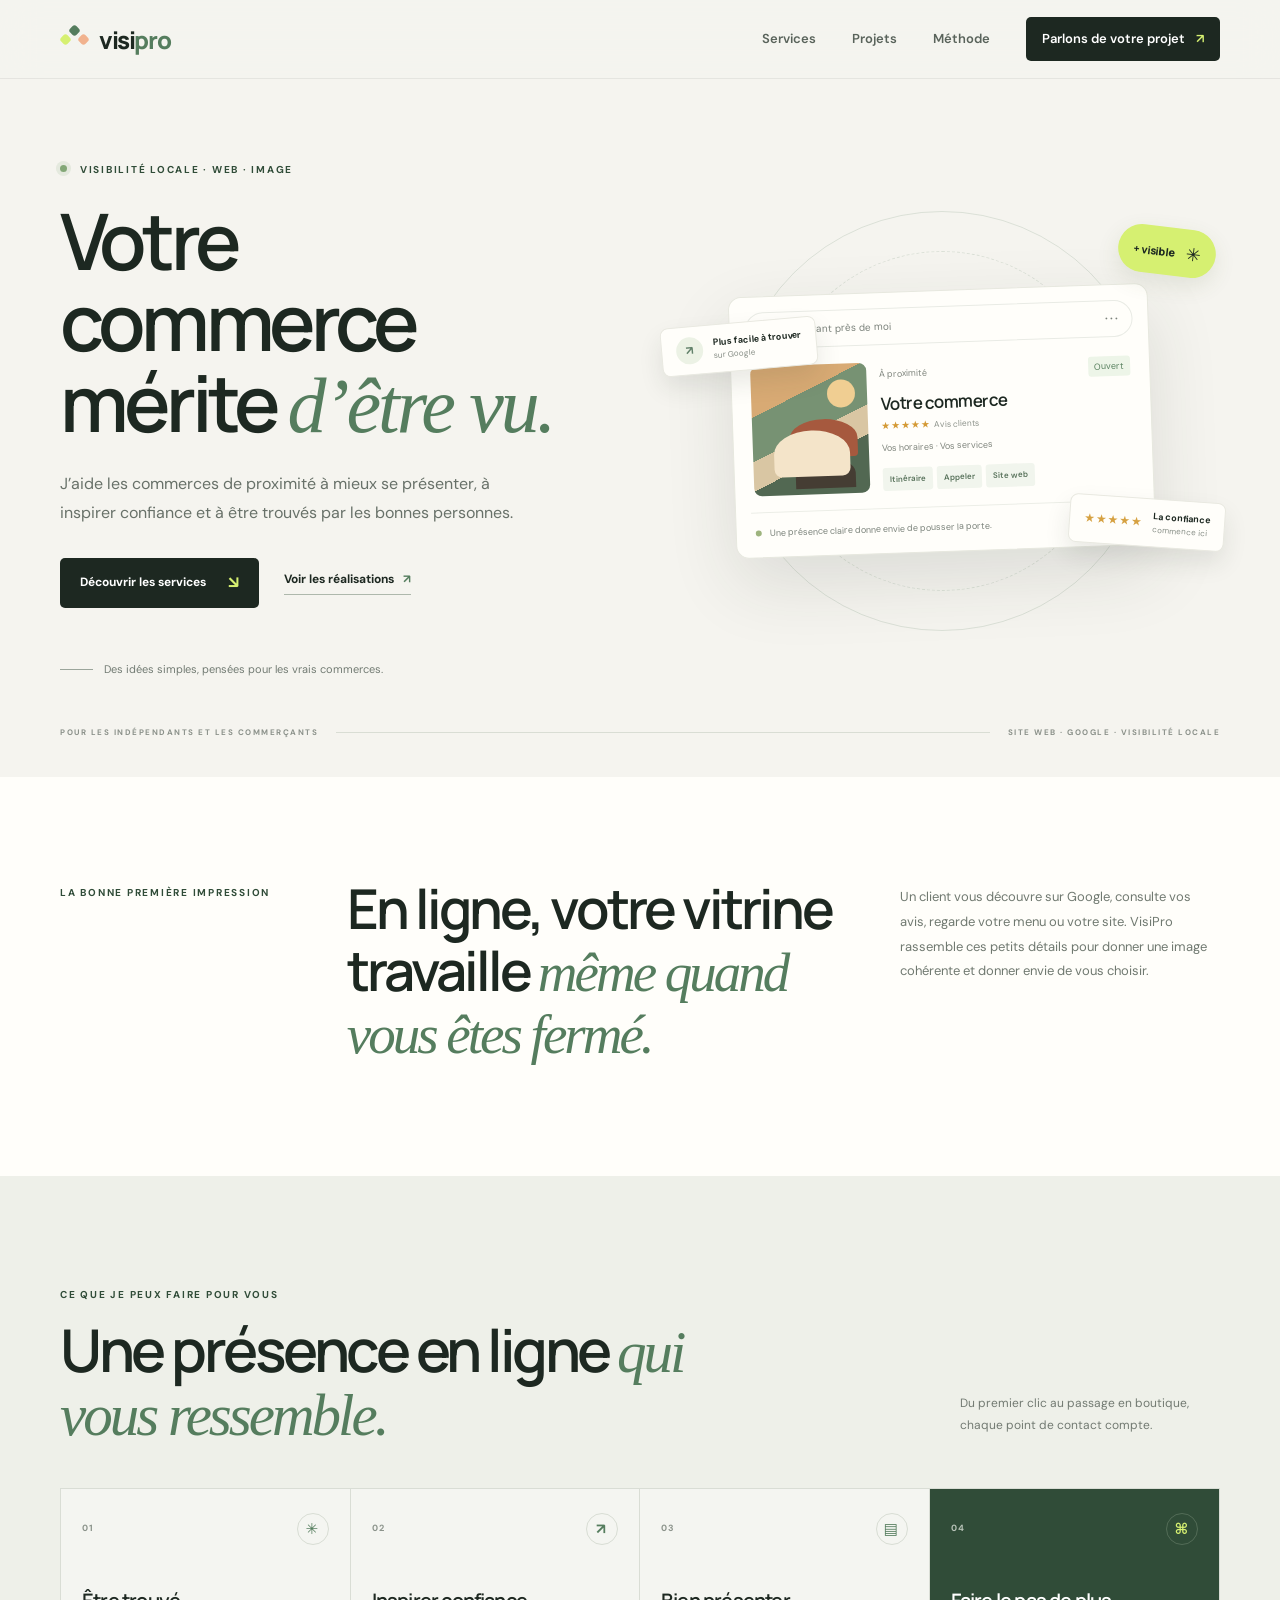
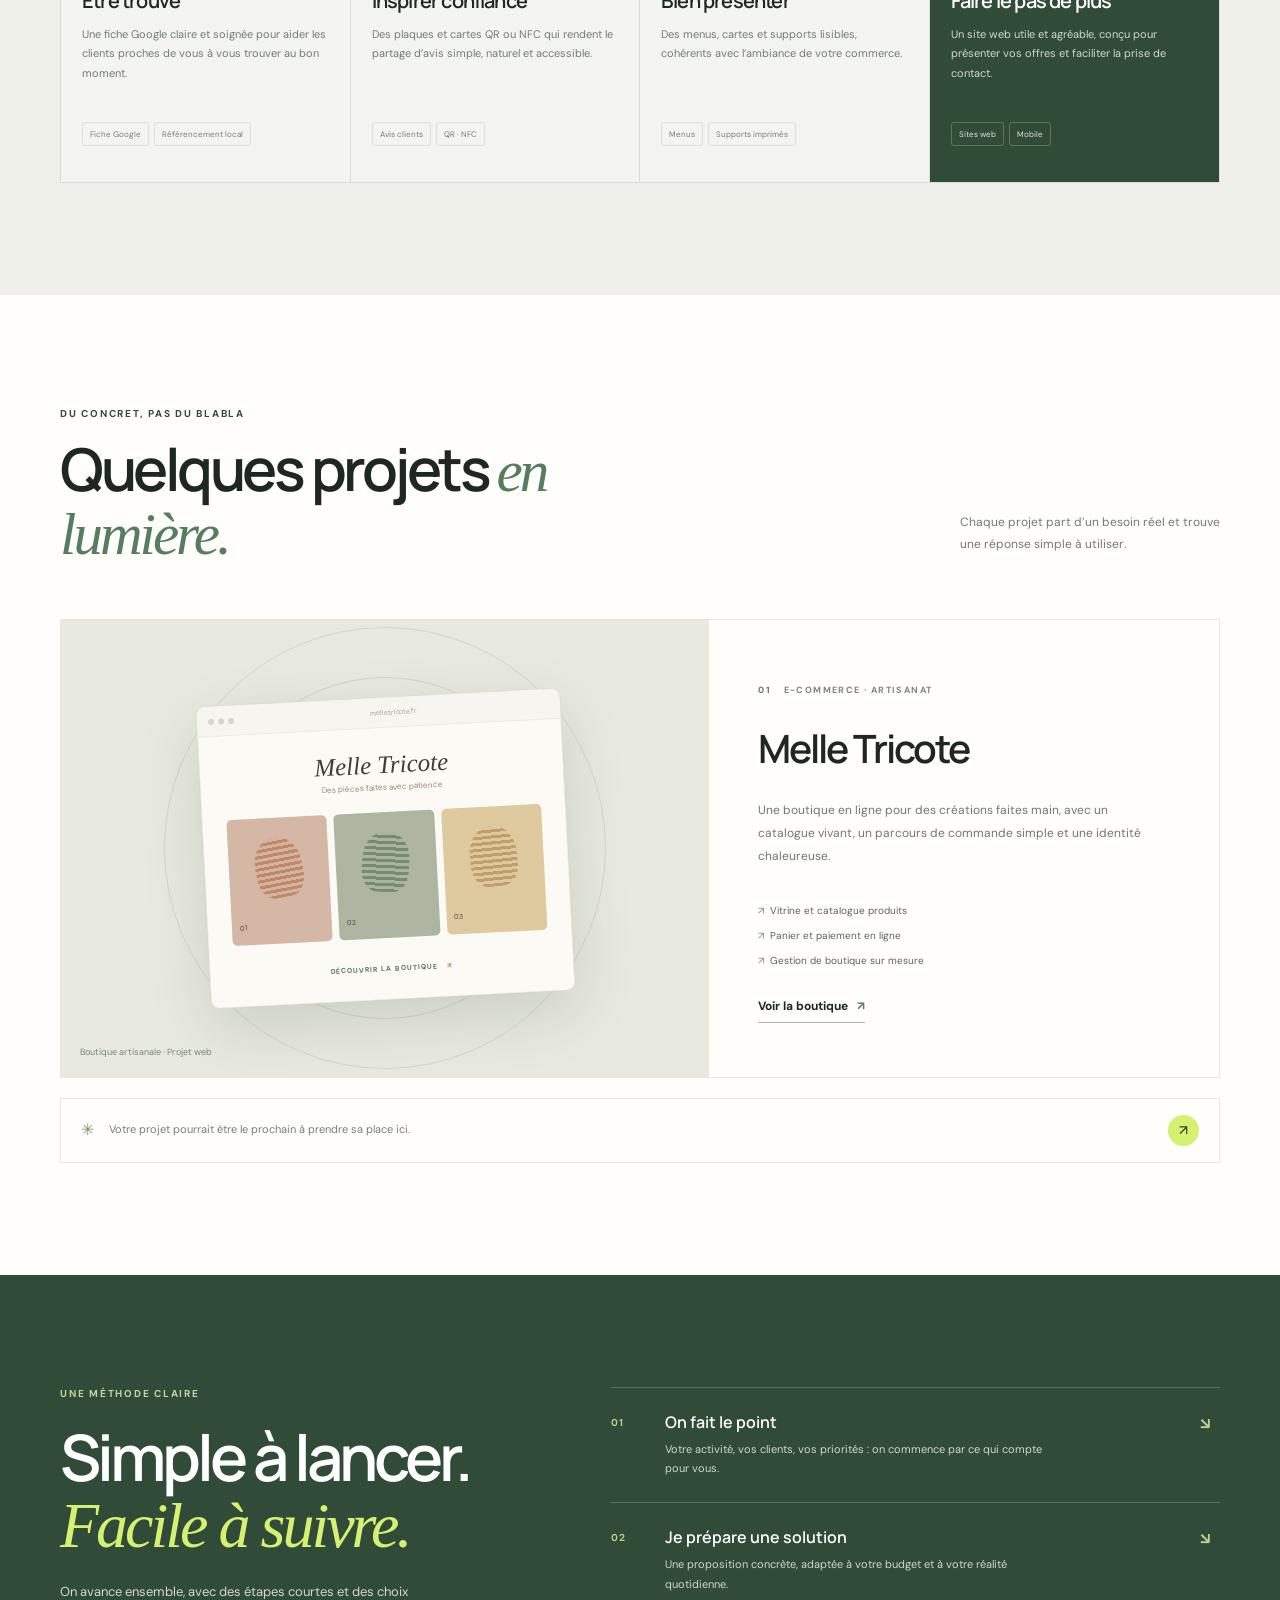
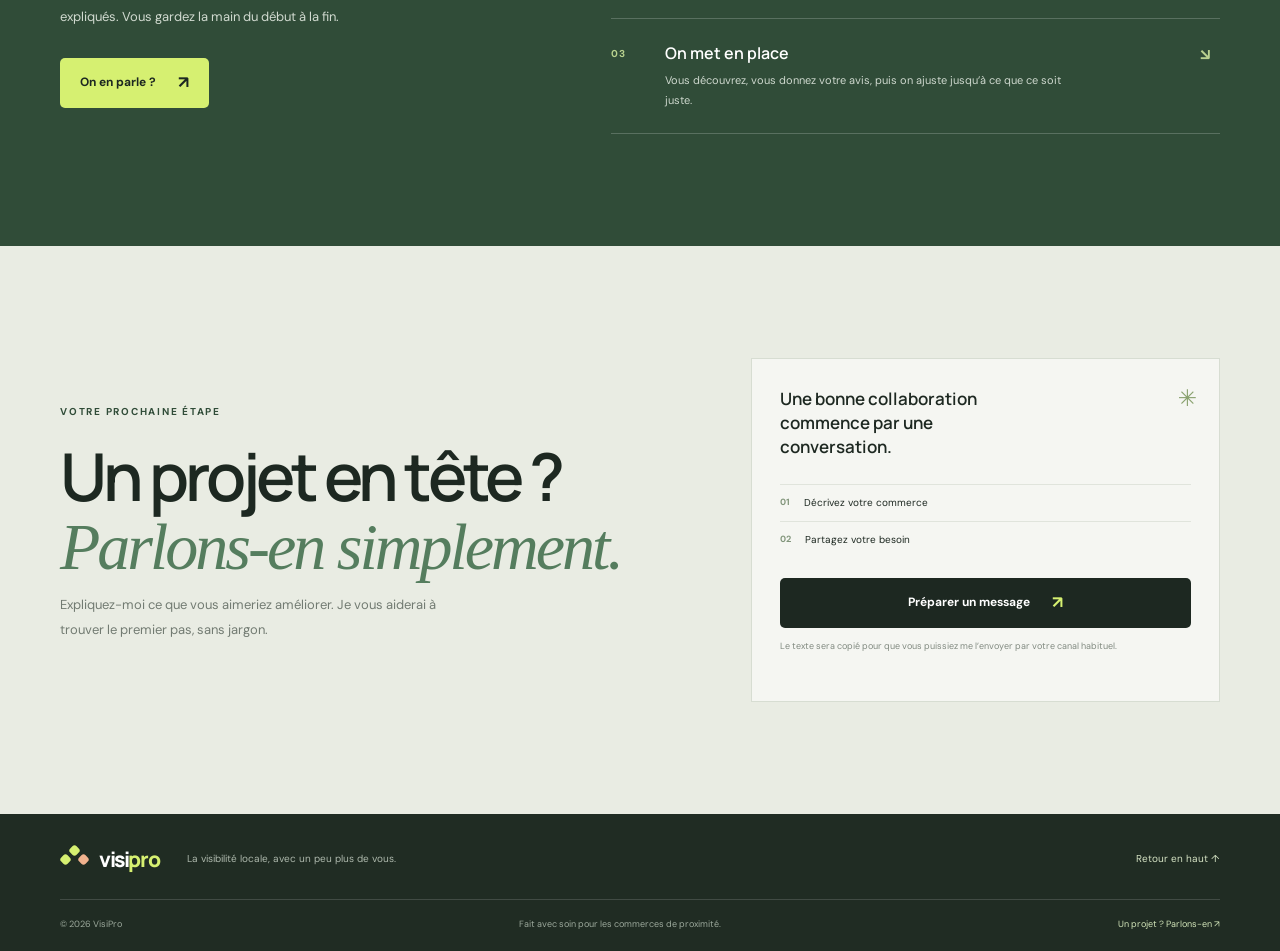
==== index.html @ f7b20d62 "V1" ====
<!doctype html>
<html lang="fr">
<head>
  <meta charset="utf-8">
  <meta name="viewport" content="width=device-width, initial-scale=1">
  <meta name="theme-color" content="#f5f4ef">
  <meta name="description" content="VisiPro aide les commerces locaux à gagner en visibilité avec des sites web, des fiches Google optimisées et des supports qui inspirent confiance.">
  <title>VisiPro — La visibilité locale, simplement</title>
  <link rel="icon" href="favicon.svg" type="image/svg+xml">
  <link rel="preconnect" href="https://fonts.googleapis.com">
  <link rel="preconnect" href="https://fonts.gstatic.com" crossorigin>
  <link href="https://fonts.googleapis.com/css2?family=DM+Sans:wght@400;500;600;700&family=Manrope:wght@400;500;600;700;800&display=swap" rel="stylesheet">
  <link rel="stylesheet" href="styles.css">
  <script src="script.js" defer></script>
</head>
<body>
<a class="skip-link" href="#contenu">Aller au contenu</a>
<header class="site-header"><div class="container nav-wrap">
  <a class="brand" href="#accueil" aria-label="VisiPro, accueil"><span class="brand-mark" aria-hidden="true"><i></i><i></i><i></i></span><span>visi<span class="brand-accent">pro</span></span></a>
  <button class="menu-toggle" type="button" aria-expanded="false" aria-controls="main-nav" aria-label="Ouvrir le menu"><span></span><span></span></button>
  <nav id="main-nav" class="main-nav" aria-label="Navigation principale"><a href="#services">Services</a><a href="#projets">Projets</a><a href="#methode">Méthode</a><a class="nav-cta" href="#contact">Parlons de votre projet <span>↗</span></a></nav>
</div></header>
<main id="contenu">
<section class="hero section" id="accueil"><div class="container hero-grid">
  <div class="hero-copy reveal"><p class="eyebrow"><span class="eyebrow-dot"></span> Visibilité locale · Web · Image</p><h1>Votre commerce mérite <em>d’être vu.</em></h1>
    <p class="hero-lead">J’aide les commerces de proximité à mieux se présenter, à inspirer confiance et à être trouvés par les bonnes personnes.</p>
    <div class="hero-actions"><a class="button button-dark" href="#services">Découvrir les services <span>↘</span></a><a class="text-link" href="#projets">Voir les réalisations <span>↗</span></a></div>
    <div class="hero-proof"><span class="proof-line"></span><p>Des idées simples, pensées pour les vrais commerces.</p></div>
  </div>
  <div class="hero-art reveal" aria-label="Illustration d'une fiche commerce visible en ligne">
    <div class="art-orbit orbit-one"></div><div class="art-orbit orbit-two"></div><div class="art-sticker">+ visible <b>✳</b></div>
    <div class="search-card"><div class="search-top"><span class="search-symbol">⌕</span><span>restaurant près de moi</span><span class="search-filter">···</span></div>
      <div class="result-card"><div class="result-photo"><i></i><b></b></div><div class="result-info"><div class="result-kicker">À proximité <span class="result-open">Ouvert</span></div><h2>Votre commerce</h2><div class="rating"><span>★★★★★</span> <small>Avis clients</small></div><p>Vos horaires · Vos services</p><div class="result-pills"><span>Itinéraire</span><span>Appeler</span><span>Site web</span></div></div></div>
      <div class="card-footer"><span class="footer-dot"></span> Une présence claire donne envie de pousser la porte.</div>
    </div>
    <div class="floating-note note-top"><b>↗</b><span><strong>Plus facile à trouver</strong><small>sur Google</small></span></div>
    <div class="floating-note note-bottom"><b>★★★★★</b><span><strong>La confiance</strong><small>commence ici</small></span></div>
  </div>
</div><div class="hero-bottom container"><span>POUR LES INDÉPENDANTS ET LES COMMERÇANTS</span><span class="hero-bottom-rule"></span><span>SITE WEB · GOOGLE · VISIBILITÉ LOCALE</span></div></section>

<section class="intro section"><div class="container intro-grid reveal"><p class="eyebrow">La bonne première impression</p><h2>En ligne, votre vitrine travaille <em>même quand vous êtes fermé.</em></h2><p>Un client vous découvre sur Google, consulte vos avis, regarde votre menu ou votre site. VisiPro rassemble ces petits détails pour donner une image cohérente et donner envie de vous choisir.</p></div></section>

<section class="services section" id="services"><div class="container">
  <div class="section-heading reveal"><div><p class="eyebrow">Ce que je peux faire pour vous</p><h2>Une présence en ligne <em>qui vous ressemble.</em></h2></div><p>Du premier clic au passage en boutique, chaque point de contact compte.</p></div>
  <div class="service-grid">
    <article class="service-card reveal"><div class="service-number">01 <span>✳</span></div><h3>Être trouvé</h3><p>Une fiche Google claire et soignée pour aider les clients proches de vous à vous trouver au bon moment.</p><div class="service-tags"><span>Fiche Google</span><span>Référencement local</span></div></article>
    <article class="service-card reveal"><div class="service-number">02 <span>↗</span></div><h3>Inspirer confiance</h3><p>Des plaques et cartes QR ou NFC qui rendent le partage d’avis simple, naturel et accessible.</p><div class="service-tags"><span>Avis clients</span><span>QR · NFC</span></div></article>
    <article class="service-card reveal"><div class="service-number">03 <span>▤</span></div><h3>Bien présenter</h3><p>Des menus, cartes et supports lisibles, cohérents avec l’ambiance de votre commerce.</p><div class="service-tags"><span>Menus</span><span>Supports imprimés</span></div></article>
    <article class="service-card service-card-dark reveal"><div class="service-number">04 <span>⌘</span></div><h3>Faire le pas de plus</h3><p>Un site web utile et agréable, conçu pour présenter vos offres et faciliter la prise de contact.</p><div class="service-tags"><span>Sites web</span><span>Mobile</span></div></article>
  </div>
</div></section>

<section class="projects section" id="projets"><div class="container">
  <div class="section-heading project-heading reveal"><div><p class="eyebrow">Du concret, pas du blabla</p><h2>Quelques projets <em>en lumière.</em></h2></div><p>Chaque projet part d’un besoin réel et trouve une réponse simple à utiliser.</p></div>
  <article class="project-feature reveal">
    <div class="project-visual project-shop"><div class="shop-window"><div class="shop-bar"><span></span><span></span><span></span><small>melletricote.fr</small></div><div class="shop-content"><strong>Melle Tricote</strong><small>Des pièces faites avec patience</small><div class="shop-product-row"><i class="product-one">01</i><i class="product-two">02</i><i class="product-three">03</i></div><span class="shop-link">DÉCOUVRIR LA BOUTIQUE <b>↗</b></span></div></div><span class="visual-caption">Boutique artisanale · Projet web</span></div>
    <div class="project-details"><p class="project-label"><span>01</span> E-COMMERCE · ARTISANAT</p><h3>Melle Tricote</h3><p class="project-description">Une boutique en ligne pour des créations faites main, avec un catalogue vivant, un parcours de commande simple et une identité chaleureuse.</p><ul class="project-list"><li>↗ &nbsp;Vitrine et catalogue produits</li><li>↗ &nbsp;Panier et paiement en ligne</li><li>↗ &nbsp;Gestion de boutique sur mesure</li></ul><a class="text-link" href="https://melletricote.fr" target="_blank" rel="noreferrer">Voir la boutique <span>↗</span></a></div>
  </article>
  <div class="project-note reveal"><span>✳</span><p>Votre projet pourrait être le prochain à prendre sa place ici.</p><a href="#contact" aria-label="Parlons de votre projet">↗</a></div>
</div></section>

<section class="method section" id="methode"><div class="container method-grid">
  <div class="method-intro reveal"><p class="eyebrow">Une méthode claire</p><h2>Simple à lancer.<br><em>Facile à suivre.</em></h2><p>On avance ensemble, avec des étapes courtes et des choix expliqués. Vous gardez la main du début à la fin.</p><a class="button button-light" href="#contact">On en parle ? <span>↗</span></a></div>
  <div class="method-steps"><article class="step reveal"><span>01</span><div><h3>On fait le point</h3><p>Votre activité, vos clients, vos priorités : on commence par ce qui compte pour vous.</p></div><b>↘</b></article><article class="step reveal"><span>02</span><div><h3>Je prépare une solution</h3><p>Une proposition concrète, adaptée à votre budget et à votre réalité quotidienne.</p></div><b>↘</b></article><article class="step reveal"><span>03</span><div><h3>On met en place</h3><p>Vous découvrez, vous donnez votre avis, puis on ajuste jusqu’à ce que ce soit juste.</p></div><b>↘</b></article></div>
</div></section>

<section class="contact section" id="contact"><div class="container contact-wrap reveal"><div class="contact-copy"><p class="eyebrow">Votre prochaine étape</p><h2>Un projet en tête ?<br><em>Parlons-en simplement.</em></h2><p>Expliquez-moi ce que vous aimeriez améliorer. Je vous aiderai à trouver le premier pas, sans jargon.</p></div>
  <div class="contact-card"><span class="contact-spark">✳</span><p>Une bonne collaboration commence par une conversation.</p><div class="contact-detail"><span>01</span><span>Décrivez votre commerce</span></div><div class="contact-detail"><span>02</span><span>Partagez votre besoin</span></div><button class="button button-dark contact-button" type="button" id="copy-prompt">Préparer un message <span>↗</span></button><p class="contact-help" id="contact-status" aria-live="polite">Le texte sera copié pour que vous puissiez me l’envoyer par votre canal habituel.</p></div>
</div></section>
</main>
<footer class="site-footer"><div class="container footer-main"><a class="brand brand-footer" href="#accueil"><span class="brand-mark"><i></i><i></i><i></i></span><span>visi<span class="brand-accent">pro</span></span></a><p>La visibilité locale, avec un peu plus de vous.</p><a class="footer-top" href="#accueil">Retour en haut ↑</a></div><div class="container footer-bottom"><span>© <span id="year"></span> VisiPro</span><span>Fait avec soin pour les commerces de proximité.</span><a href="#contact">Un projet ? Parlons-en ↗</a></div></footer>
</body></html>
---- styles.css ----
:root{--paper:#f5f4ef;--white:#fffefa;--ink:#1d2821;--muted:#687169;--line:#dfe2d9;--green:#557d5e;--dark:#304c38;--lime:#d6f071;--peach:#f1b28e;--serif:Georgia,"Times New Roman",serif;--sans:"DM Sans",Inter,system-ui,-apple-system,"Segoe UI",sans-serif;--display:Manrope,var(--sans);--container:1160px}
*{box-sizing:border-box}html{scroll-behavior:smooth;scroll-padding-top:88px}body{margin:0;background:var(--paper);color:var(--ink);font:16px/1.6 var(--sans);-webkit-font-smoothing:antialiased}a{color:inherit;text-decoration:none}button{font:inherit}.container{width:min(var(--container),calc(100% - 64px));margin-inline:auto}.section{padding:112px 0}.skip-link{position:absolute;top:-60px;left:16px;z-index:10;padding:12px 18px;color:white;background:var(--ink)}.skip-link:focus{top:16px}
.site-header{position:sticky;top:0;z-index:8;background:rgba(245,244,239,.91);backdrop-filter:blur(18px);border-bottom:1px solid rgba(29,40,33,.07)}.nav-wrap{min-height:78px;display:flex;align-items:center;justify-content:space-between}.brand{display:inline-flex;align-items:center;gap:11px;font:800 24px var(--display);letter-spacing:-1.4px}.brand-accent{color:var(--green)}.brand-mark{position:relative;display:inline-block;width:28px;height:28px}.brand-mark i{position:absolute;width:9px;height:9px;border-radius:3px;background:var(--green);transform:rotate(45deg)}.brand-mark i:first-child{top:1px;left:10px}.brand-mark i:nth-child(2){top:10px;left:1px;background:var(--lime)}.brand-mark i:nth-child(3){top:10px;left:19px;background:var(--peach)}
.main-nav{display:flex;align-items:center;gap:36px;font-size:13px;font-weight:600}.main-nav>a:not(.nav-cta){color:#59635b;transition:color .2s}.main-nav>a:not(.nav-cta):hover{color:var(--dark)}.nav-cta{padding:12px 16px;background:var(--ink);color:white;border-radius:5px;transition:.2s}.nav-cta:hover,.button-dark:hover{background:var(--dark);transform:translateY(-2px)}.nav-cta span{margin-left:8px;color:var(--lime)}.menu-toggle{display:none;border:0;background:transparent;padding:8px}.menu-toggle span{display:block;width:23px;height:2px;margin:5px;background:var(--ink)}
.hero{position:relative;padding:84px 0 38px;overflow:hidden}.hero-grid{display:grid;grid-template-columns:1fr 1.03fr;align-items:center;gap:64px;min-height:490px}.eyebrow{margin:0 0 23px;color:var(--dark);text-transform:uppercase;letter-spacing:1.75px;font-size:10px;line-height:1.4;font-weight:700}.eyebrow-dot{display:inline-block;width:7px;height:7px;margin:0 9px 1px 0;border-radius:50%;background:#83a777;box-shadow:0 0 0 4px #83a77726}.hero h1,.section-heading h2,.intro h2,.method h2,.contact h2{margin:0;font:600 clamp(48px,6.3vw,78px)/1.04 var(--display);letter-spacing:-4.8px}.hero h1 em,.section-heading h2 em,.intro h2 em,.method h2 em,.contact h2 em{font:italic 400 1em/1 var(--serif);letter-spacing:-3px;color:var(--green)}
.hero-lead{max-width:480px;margin:25px 0 30px;color:var(--muted);font-size:16px;line-height:1.8}.hero-actions{display:flex;align-items:center;gap:25px;flex-wrap:wrap}.button{display:inline-flex;justify-content:center;align-items:center;gap:22px;min-height:50px;padding:0 20px;border-radius:5px;font-size:12px;font-weight:700;transition:transform .2s,background .2s}.button-dark{border:0;color:white;background:var(--ink);cursor:pointer}.button-dark span{color:var(--lime);font-size:17px}.text-link{font-size:12px;font-weight:700;border-bottom:1px solid #aeb8ac;padding-bottom:5px}.text-link span{color:var(--green);margin-left:6px}.text-link:hover{border-color:var(--green)}.hero-proof{display:flex;align-items:center;gap:11px;margin-top:53px}.proof-line{width:33px;height:1px;background:#9ba59b}.hero-proof p{margin:0;font-size:11px;color:#727b73}
.hero-art{position:relative;display:grid;min-height:430px;place-items:center}.art-orbit{position:absolute;border:1px solid #587d5e2b;border-radius:50%}.orbit-one{width:420px;height:420px}.orbit-two{width:340px;height:340px;border-style:dashed}.search-card{position:relative;z-index:2;width:min(420px,88%);padding:15px;border:1px solid #e7e8df;border-radius:13px;background:var(--white);box-shadow:0 26px 70px #28352a1f;transform:rotate(-2deg)}.search-top{display:flex;align-items:center;gap:10px;min-height:37px;padding:0 12px;border:1px solid #e9ebe5;border-radius:30px;color:#7b827b;font-size:10px}.search-symbol{font-size:22px;line-height:1;color:#7b927e}.search-filter{margin-left:auto;font-size:16px;letter-spacing:2px}.result-card{display:grid;grid-template-columns:116px 1fr;gap:13px;padding:17px 4px 16px;border-bottom:1px solid #eceee7}.result-photo{position:relative;min-height:130px;overflow:hidden;border-radius:8px;background:linear-gradient(155deg,#d8aa74 0 28%,#779273 28% 52%,#d9c6a3 52% 68%,#526852 68%)}.result-photo i{position:absolute;top:16px;right:12px;width:28px;height:28px;border-radius:50%;background:#f0ce92}.result-photo b{position:absolute;bottom:18px;left:21px;width:76px;height:46px;border-radius:50% 50% 8px 8px;background:#f4e4c9;box-shadow:12px -15px 0 -4px #a6593e,13px 20px 0 -8px #453d33}.result-info{padding-top:2px}.result-kicker{display:flex;justify-content:space-between;align-items:center;color:#81877f;font-size:9px}.result-open{padding:3px 6px;border-radius:3px;color:#58815f;background:#edf5e8}.result-info h2{margin:8px 0 3px;font:600 17px var(--display);letter-spacing:-.5px}.rating{font-size:10px}.rating>span{color:#d49a35;letter-spacing:1px}.rating b{font-size:10px}.rating small{color:#8a9088}.result-info p{margin:7px 0 12px;color:#80867e;font-size:9px}.result-pills{display:flex;gap:4px}.result-pills span{padding:5px 7px;color:#58725b;background:#f1f5ed;border-radius:3px;font-size:8px;font-weight:600}.card-footer{padding:13px 4px 2px;color:#7b837b;font-size:9px}.footer-dot{display:inline-block;width:6px;height:6px;margin-right:6px;border-radius:50%;background:#9eb47e}.art-sticker{position:absolute;z-index:3;top:21px;right:4px;display:flex;align-items:center;gap:10px;padding:12px 15px;border-radius:40px;background:var(--lime);font:800 11px var(--display);transform:rotate(7deg);box-shadow:0 8px 22px #4f63301f}.art-sticker b{font-size:18px}.floating-note{position:absolute;z-index:4;display:flex;align-items:center;gap:10px;padding:10px 14px;border:1px solid #e9e9e1;border-radius:8px;background:#fffefa;box-shadow:0 12px 24px #2432261a}.floating-note> b{display:grid;place-items:center;width:27px;height:27px;border-radius:50%;background:#ecf2e5;color:#62816a;font-size:12px}.floating-note strong,.floating-note small{display:block}.floating-note strong{font-size:9px}.floating-note small{color:#858c84;font-size:8px}.note-top{top:116px;left:-3px;transform:rotate(-5deg)}.note-bottom{right:-5px;bottom:89px;transform:rotate(4deg)}.note-bottom>b{width:auto;background:none;color:#d6a141;font-size:12px;letter-spacing:1px}.hero-bottom{display:flex;align-items:center;gap:18px;padding-top:48px;color:#8b918a;font-size:8px;font-weight:700;letter-spacing:1.5px}.hero-bottom-rule{height:1px;flex:1;background:#d9ddd4}
.intro{padding:100px 0 112px;background:var(--white)}.intro-grid{display:grid;grid-template-columns:.7fr 1.45fr .9fr;align-items:start;gap:38px}.intro .eyebrow{margin-top:9px}.intro h2{max-width:600px;font-size:clamp(36px,4.4vw,55px);letter-spacing:-3px;line-height:1.13}.intro-grid>p:last-child{margin:8px 0 0;color:#707970;font-size:13px;line-height:1.9}
.services{background:#eef0e9}.section-heading{display:flex;align-items:end;justify-content:space-between;gap:40px;margin-bottom:43px}.section-heading .eyebrow{margin-bottom:17px}.section-heading h2{max-width:650px;font-size:clamp(39px,4.7vw,59px);letter-spacing:-3.5px}.section-heading>p{max-width:260px;margin:0 0 8px;color:#727a72;font-size:12px;line-height:1.8}.service-grid{display:grid;grid-template-columns:repeat(4,1fr);border:1px solid #d9ddd5}.service-card{min-height:293px;padding:24px 21px;border-right:1px solid #d9ddd5;background:#ffffff57;transition:transform .25s,background .25s}.service-card:last-child{border-right:0}.service-card:hover{position:relative;z-index:1;background:white;transform:translateY(-5px);box-shadow:0 15px 35px #22312517}.service-card-dark{background:var(--dark);color:white}.service-card-dark:hover{background:#263d2d}.service-number{display:flex;align-items:center;justify-content:space-between;color:#8b938b;font-size:9px;letter-spacing:1.2px;font-weight:700}.service-number span{display:grid;width:32px;height:32px;place-items:center;border:1px solid #d8ddd4;border-radius:50%;color:var(--green);font-size:15px}.service-card-dark .service-number{color:#b9c4b9}.service-card-dark .service-number span{border-color:#536c57;color:var(--lime)}.service-card h3{margin:42px 0 11px;font:600 20px var(--display);letter-spacing:-.8px}.service-card p{min-height:80px;margin:0;color:#727c73;font-size:11px;line-height:1.8}.service-card-dark p{color:#d1d8d0}.service-tags{display:flex;flex-wrap:wrap;gap:5px;margin-top:17px}.service-tags span{padding:5px 7px;border:1px solid #dce0d9;border-radius:3px;color:#758076;font-size:8px}.service-card-dark .service-tags span{border-color:#5c755f;color:#dce5d9}
.projects{background:var(--white)}.project-heading{margin-bottom:55px}.project-feature{display:grid;grid-template-columns:1.12fr .88fr;border:1px solid #e5e7df}.project-visual{position:relative;display:grid;min-height:440px;place-items:center;overflow:hidden;background:#e8eadf}.project-shop:before,.project-shop:after{position:absolute;content:"";border:1px solid #364c3721;border-radius:50%}.project-shop:before{width:440px;height:440px}.project-shop:after{width:340px;height:340px}.shop-window{position:relative;z-index:1;width:min(365px,77%);overflow:hidden;border:1px solid #39473a20;border-radius:9px;background:#fcfaf5;box-shadow:0 20px 60px #2c392c26;transform:rotate(-3deg)}.shop-bar{display:flex;align-items:center;gap:4px;padding:9px 11px;border-bottom:1px solid #ecebe4;background:#f6f5ef}.shop-bar>span{width:6px;height:6px;border-radius:50%;background:#d3d6cd}.shop-bar small{margin:0 auto;color:#a2a59e;font-size:7px}.shop-content{padding:23px 24px 20px;text-align:center}.shop-content>strong{display:block;font:italic 25px var(--serif);color:#463b33}.shop-content>small{display:block;margin-top:2px;color:#9a8774;font-size:8px}.shop-product-row{display:grid;grid-template-columns:repeat(3,1fr);gap:7px;margin:18px 0 15px}.shop-product-row i{position:relative;height:126px;overflow:hidden;border-radius:5px;background:#d5b7a5;text-align:left;font:7px var(--sans);padding:104px 8px 0;color:#51473b}.shop-product-row i:before{position:absolute;top:20px;left:50%;width:47px;height:60px;content:"";border-radius:45% 45% 35% 35%;background:repeating-linear-gradient(0deg,#bd886c 0 3px,#d7b39b 3px 6px);transform:translateX(-50%) rotate(-8deg)}.shop-product-row .product-two{background:#aeb5a0}.shop-product-row .product-two:before{background:repeating-linear-gradient(0deg,#788a73 0 3px,#aab49e 3px 6px);transform:translateX(-50%) rotate(6deg)}.shop-product-row .product-three{background:#dfc99f}.shop-product-row .product-three:before{background:repeating-linear-gradient(0deg,#bf9f6c 0 3px,#ddc99c 3px 6px);transform:translateX(-50%) rotate(-3deg)}.shop-link{color:#5a775c;font-size:7px;letter-spacing:1px;font-weight:700}.shop-link b{margin-left:6px;color:#b3895a}.visual-caption{position:absolute;bottom:17px;left:19px;color:#7b857a;font-size:9px}.project-details{display:flex;flex-direction:column;justify-content:center;padding:54px 49px}.project-label{color:#7b877c;font-size:9px;font-weight:700;letter-spacing:1.4px}.project-label span{margin-right:9px;color:var(--green)}.project-details h3{margin:15px 0 12px;font:600 39px var(--display);letter-spacing:-2px}.project-description{max-width:390px;color:#6f786f;font-size:12px;line-height:1.9}.project-list{display:grid;gap:9px;margin:24px 0 28px;padding:0;list-style:none;color:#59665b;font-size:10px}.project-list li:first-letter{color:#719073}.project-details .text-link{align-self:flex-start}.project-note{display:flex;align-items:center;gap:15px;margin-top:20px;padding:16px 20px;border:1px solid #e6e8e0}.project-note>span{color:#79936e}.project-note p{flex:1;margin:0;color:#768076;font-size:11px}.project-note>a{display:grid;width:31px;height:31px;place-items:center;border-radius:50%;background:var(--lime);font-size:14px}
.method{background:var(--dark);color:white}.method-grid{display:grid;grid-template-columns:.85fr 1.15fr;gap:100px}.method .eyebrow{color:#c1d9a0}.method h2{font-size:clamp(45px,5.1vw,64px);letter-spacing:-4px}.method h2 em{color:var(--lime)}.method-intro>p:not(.eyebrow){max-width:390px;margin:22px 0 28px;color:#d1dad0;font-size:13px;line-height:1.9}.button-light{color:var(--ink);background:var(--lime)}.button-light:hover{background:#e3f99b;transform:translateY(-2px)}.button-light span{font-size:17px}.method-steps{border-top:1px solid #ffffff33}.step{display:grid;grid-template-columns:39px 1fr 20px;gap:15px;align-items:start;padding:23px 0;border-bottom:1px solid #ffffff33}.step>span{padding-top:4px;color:#b9d28f;font-size:10px;font-weight:700;letter-spacing:1px}.step h3{margin:0 0 7px;font:600 16px var(--display)}.step p{max-width:400px;margin:0;color:#ced8ce;font-size:11px;line-height:1.8}.step>b{color:#b9d28f}
.contact{background:#e9ece3}.contact-wrap{display:grid;grid-template-columns:1fr .78fr;gap:90px;align-items:center}.contact h2{font-size:clamp(42px,5.3vw,66px);letter-spacing:-4px}.contact-copy>p:last-child{max-width:420px;color:#727b72;font-size:13px;line-height:1.9}.contact-card{position:relative;padding:28px;border:1px solid #d7ddd2;background:#ffffff8c}.contact-spark{position:absolute;top:21px;right:22px;color:#89a16e;font-size:23px}.contact-card>p:first-of-type{max-width:255px;margin:0 0 25px;font:600 17px/1.4 var(--display)}.contact-detail{display:flex;gap:14px;padding:10px 0;border-top:1px solid #e0e4dc;font-size:10px}.contact-detail span:first-child{color:#81957b;font-size:9px;font-weight:700}.contact-button{width:100%;margin-top:20px}.contact-help{min-height:34px;margin:11px 0 0;color:#818a80;font-size:9px;line-height:1.6}
.site-footer{padding:31px 0 20px;color:#e9eee7;background:#202c23}.footer-main{display:flex;align-items:center;gap:28px;padding-bottom:26px}.brand-footer{color:white;font-size:21px}.brand-footer .brand-accent{color:var(--lime)}.brand-footer .brand-mark i:first-child{background:var(--lime)}.footer-main>p{margin:0;color:#aeb9ad;font-size:10px}.footer-top{margin-left:auto;color:#d6e4c5;font-size:10px}.footer-bottom{display:flex;justify-content:space-between;gap:20px;padding-top:17px;border-top:1px solid #ffffff26;color:#9ca99c;font-size:9px}.footer-bottom a{color:#d3e6ba}
.reveal{opacity:0;transform:translateY(16px);transition:opacity .65s ease,transform .65s ease}.reveal.is-visible{opacity:1;transform:translateY(0)}
@media(max-width:980px){.hero-grid{gap:25px}.hero h1{font-size:clamp(47px,7vw,66px);letter-spacing:-3.7px}.hero-art{min-height:375px}.orbit-one{width:360px;height:360px}.orbit-two{width:290px;height:290px}.search-card{width:92%}.result-card{grid-template-columns:94px 1fr}.service-card{padding:20px 16px}.service-card h3{font-size:17px}.service-card p{min-height:100px}.method-grid{gap:50px}.contact-wrap{gap:50px}}
@media(max-width:720px){.container{width:min(100% - 40px,var(--container))}.section{padding:78px 0}.nav-wrap{min-height:68px}.menu-toggle{display:block;z-index:2;cursor:pointer}.main-nav{position:absolute;top:68px;right:0;left:0;display:none;flex-direction:column;align-items:stretch;gap:0;padding:10px 20px 20px;border-bottom:1px solid var(--line);background:var(--paper)}.main-nav.is-open{display:flex}.main-nav a{padding:13px 8px}.main-nav .nav-cta{margin-top:7px;text-align:center}.hero{padding-top:56px}.hero-grid{grid-template-columns:1fr;gap:22px}.hero h1{max-width:560px;font-size:clamp(50px,13vw,74px)}.hero-lead{max-width:520px;margin-top:18px;font-size:14px}.hero-proof{margin-top:34px}.hero-art{min-height:350px;margin:0 -5px}.search-card{width:min(420px,87%)}.art-sticker{top:10px;right:4px}.note-top{left:0;top:70px}.note-bottom{right:0;bottom:52px}.hero-bottom{flex-wrap:wrap;gap:10px;padding-top:25px;font-size:7px}.hero-bottom-rule{flex-basis:100%;order:2}.intro{padding:70px 0}.intro-grid{grid-template-columns:1fr;gap:13px}.intro .eyebrow{margin-bottom:7px}.intro h2{font-size:42px}.intro-grid>p:last-child{max-width:520px}.section-heading{align-items:start;flex-direction:column;gap:14px;margin-bottom:30px}.section-heading h2{font-size:43px}.section-heading>p{max-width:390px}.service-grid{grid-template-columns:repeat(2,1fr)}.service-card{min-height:255px;border-bottom:1px solid #d9ddd5}.service-card:nth-child(2){border-right:0}.service-card:nth-child(3),.service-card:nth-child(4){border-bottom:0}.service-card p{min-height:74px}.project-feature{grid-template-columns:1fr}.project-visual{min-height:370px}.project-details{padding:34px 28px 38px}.project-details h3{font-size:34px}.method-grid{grid-template-columns:1fr;gap:45px}.method h2{font-size:54px}.contact-wrap{grid-template-columns:1fr;gap:30px}.contact h2{font-size:49px}.footer-main{flex-wrap:wrap;gap:13px 22px}.footer-main>p{flex-basis:100%;order:2}.footer-bottom{flex-wrap:wrap;gap:8px 18px}}
@media(max-width:420px){.container{width:calc(100% - 32px)}.hero h1{font-size:48px;letter-spacing:-3px}.hero-actions{gap:17px}.hero-actions .button{width:100%}.hero-art{min-height:325px}.search-card{width:92%;padding:11px}.result-card{grid-template-columns:82px 1fr;gap:9px}.result-photo{min-height:120px}.result-info h2{font-size:15px}.result-pills span{padding:4px 5px;font-size:7px}.floating-note{padding:8px 10px}.note-bottom{bottom:37px}.service-grid{grid-template-columns:1fr}.service-card,.service-card:nth-child(2),.service-card:nth-child(3){min-height:auto;padding:20px;border-right:0;border-bottom:1px solid #d9ddd5}.service-card:last-child{border-bottom:0}.service-card h3{margin-top:27px}.service-card p{min-height:0}.shop-window{width:85%}.project-visual{min-height:330px}.shop-content{padding:20px 16px}.shop-product-row i{height:100px;padding-top:80px}.contact-card{padding:23px 18px}}
@media(prefers-reduced-motion:reduce){html{scroll-behavior:auto}*,*::before,*::after{animation-duration:.01ms!important;transition-duration:.01ms!important}.reveal{opacity:1;transform:none}}
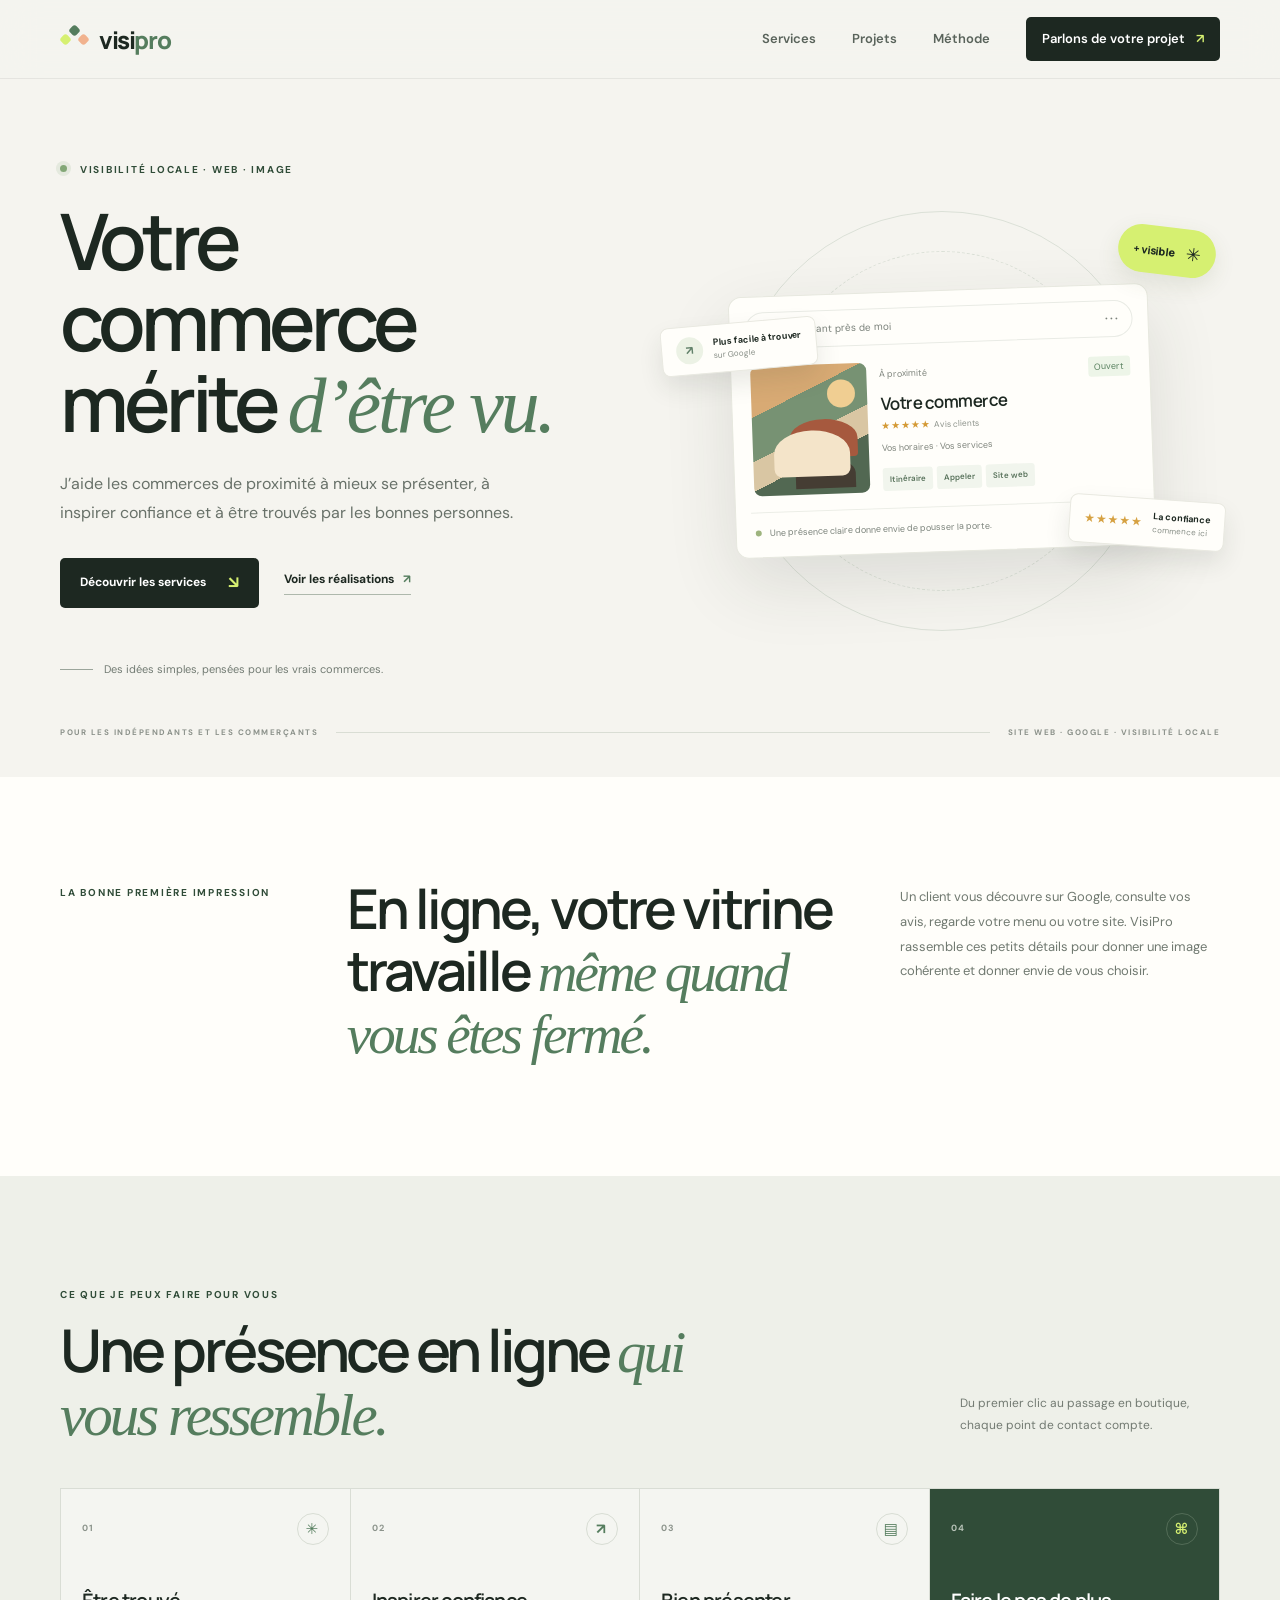
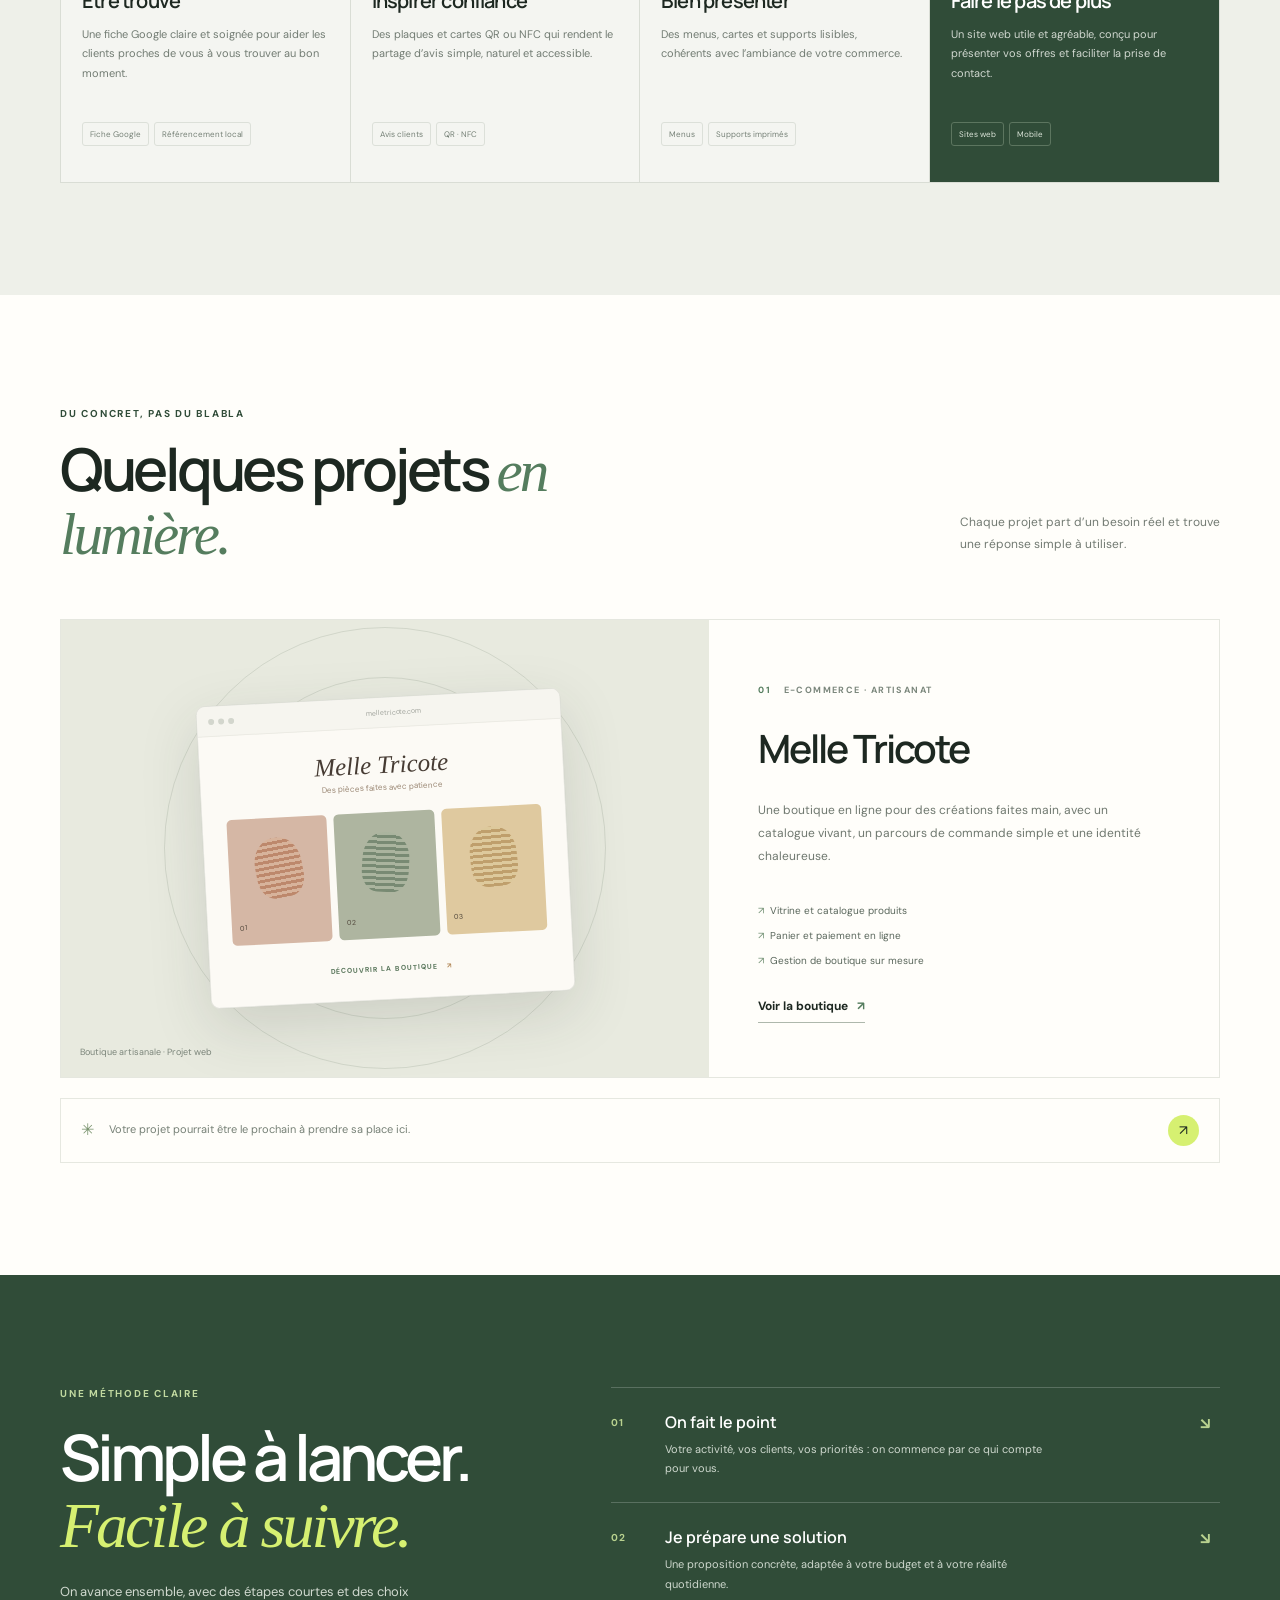
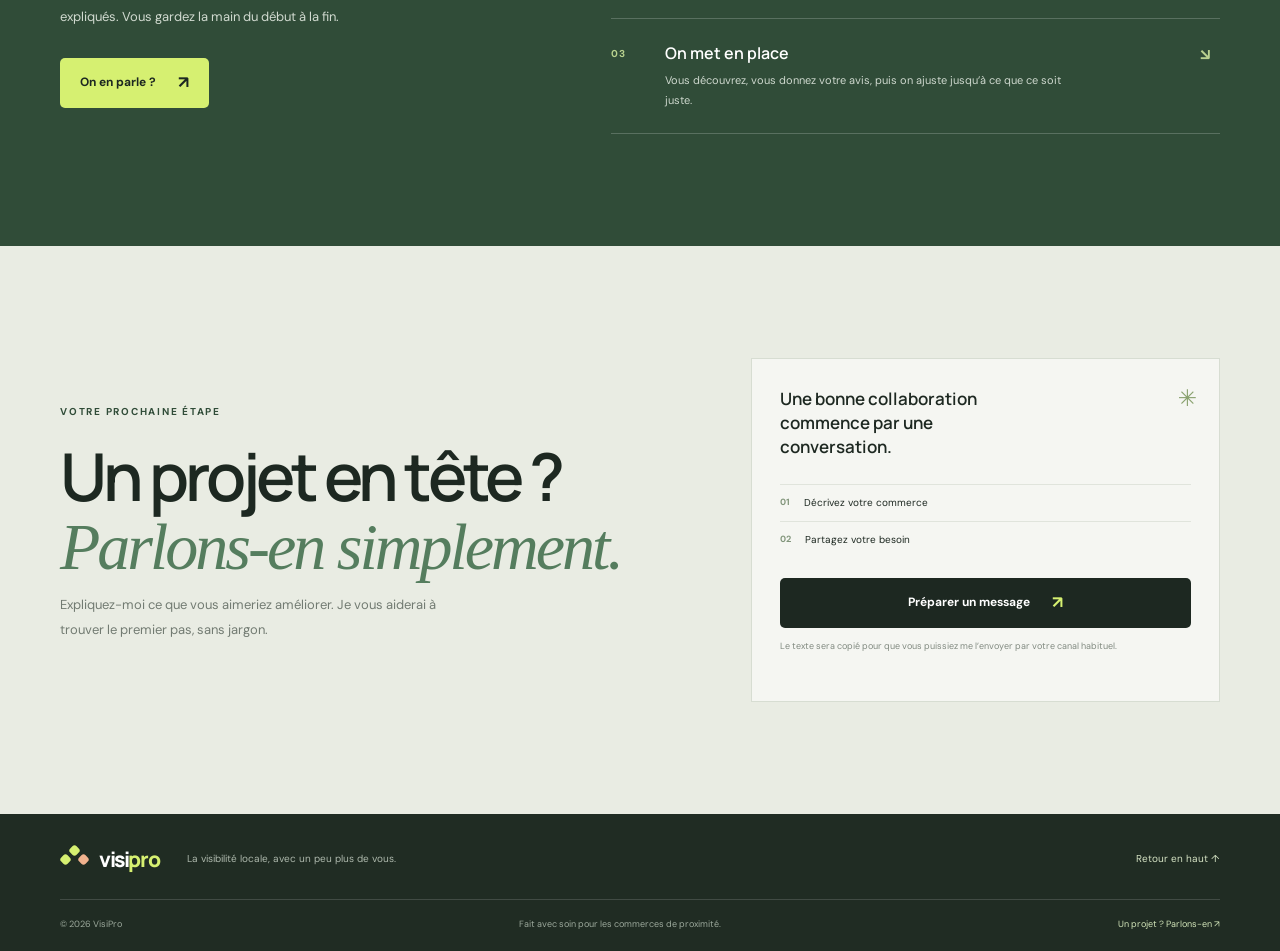
==== commit ac056acf: "Update index.html" ====
--- a/index.html
+++ b/index.html
@@ -53,8 +53,8 @@
 <section class="projects section" id="projets"><div class="container">
   <div class="section-heading project-heading reveal"><div><p class="eyebrow">Du concret, pas du blabla</p><h2>Quelques projets <em>en lumière.</em></h2></div><p>Chaque projet part d’un besoin réel et trouve une réponse simple à utiliser.</p></div>
   <article class="project-feature reveal">
-    <div class="project-visual project-shop"><div class="shop-window"><div class="shop-bar"><span></span><span></span><span></span><small>melletricote.fr</small></div><div class="shop-content"><strong>Melle Tricote</strong><small>Des pièces faites avec patience</small><div class="shop-product-row"><i class="product-one">01</i><i class="product-two">02</i><i class="product-three">03</i></div><span class="shop-link">DÉCOUVRIR LA BOUTIQUE <b>↗</b></span></div></div><span class="visual-caption">Boutique artisanale · Projet web</span></div>
-    <div class="project-details"><p class="project-label"><span>01</span> E-COMMERCE · ARTISANAT</p><h3>Melle Tricote</h3><p class="project-description">Une boutique en ligne pour des créations faites main, avec un catalogue vivant, un parcours de commande simple et une identité chaleureuse.</p><ul class="project-list"><li>↗ &nbsp;Vitrine et catalogue produits</li><li>↗ &nbsp;Panier et paiement en ligne</li><li>↗ &nbsp;Gestion de boutique sur mesure</li></ul><a class="text-link" href="https://melletricote.fr" target="_blank" rel="noreferrer">Voir la boutique <span>↗</span></a></div>
+    <div class="project-visual project-shop"><div class="shop-window"><div class="shop-bar"><span></span><span></span><span></span><small>melletricote.com</small></div><div class="shop-content"><strong>Melle Tricote</strong><small>Des pièces faites avec patience</small><div class="shop-product-row"><i class="product-one">01</i><i class="product-two">02</i><i class="product-three">03</i></div><span class="shop-link">DÉCOUVRIR LA BOUTIQUE <b>↗</b></span></div></div><span class="visual-caption">Boutique artisanale · Projet web</span></div>
+    <div class="project-details"><p class="project-label"><span>01</span> E-COMMERCE · ARTISANAT</p><h3>Melle Tricote</h3><p class="project-description">Une boutique en ligne pour des créations faites main, avec un catalogue vivant, un parcours de commande simple et une identité chaleureuse.</p><ul class="project-list"><li>↗ &nbsp;Vitrine et catalogue produits</li><li>↗ &nbsp;Panier et paiement en ligne</li><li>↗ &nbsp;Gestion de boutique sur mesure</li></ul><a class="text-link" href="https://melletricote.com" target="_blank" rel="noreferrer">Voir la boutique <span>↗</span></a></div>
   </article>
   <div class="project-note reveal"><span>✳</span><p>Votre projet pourrait être le prochain à prendre sa place ici.</p><a href="#contact" aria-label="Parlons de votre projet">↗</a></div>
 </div></section>
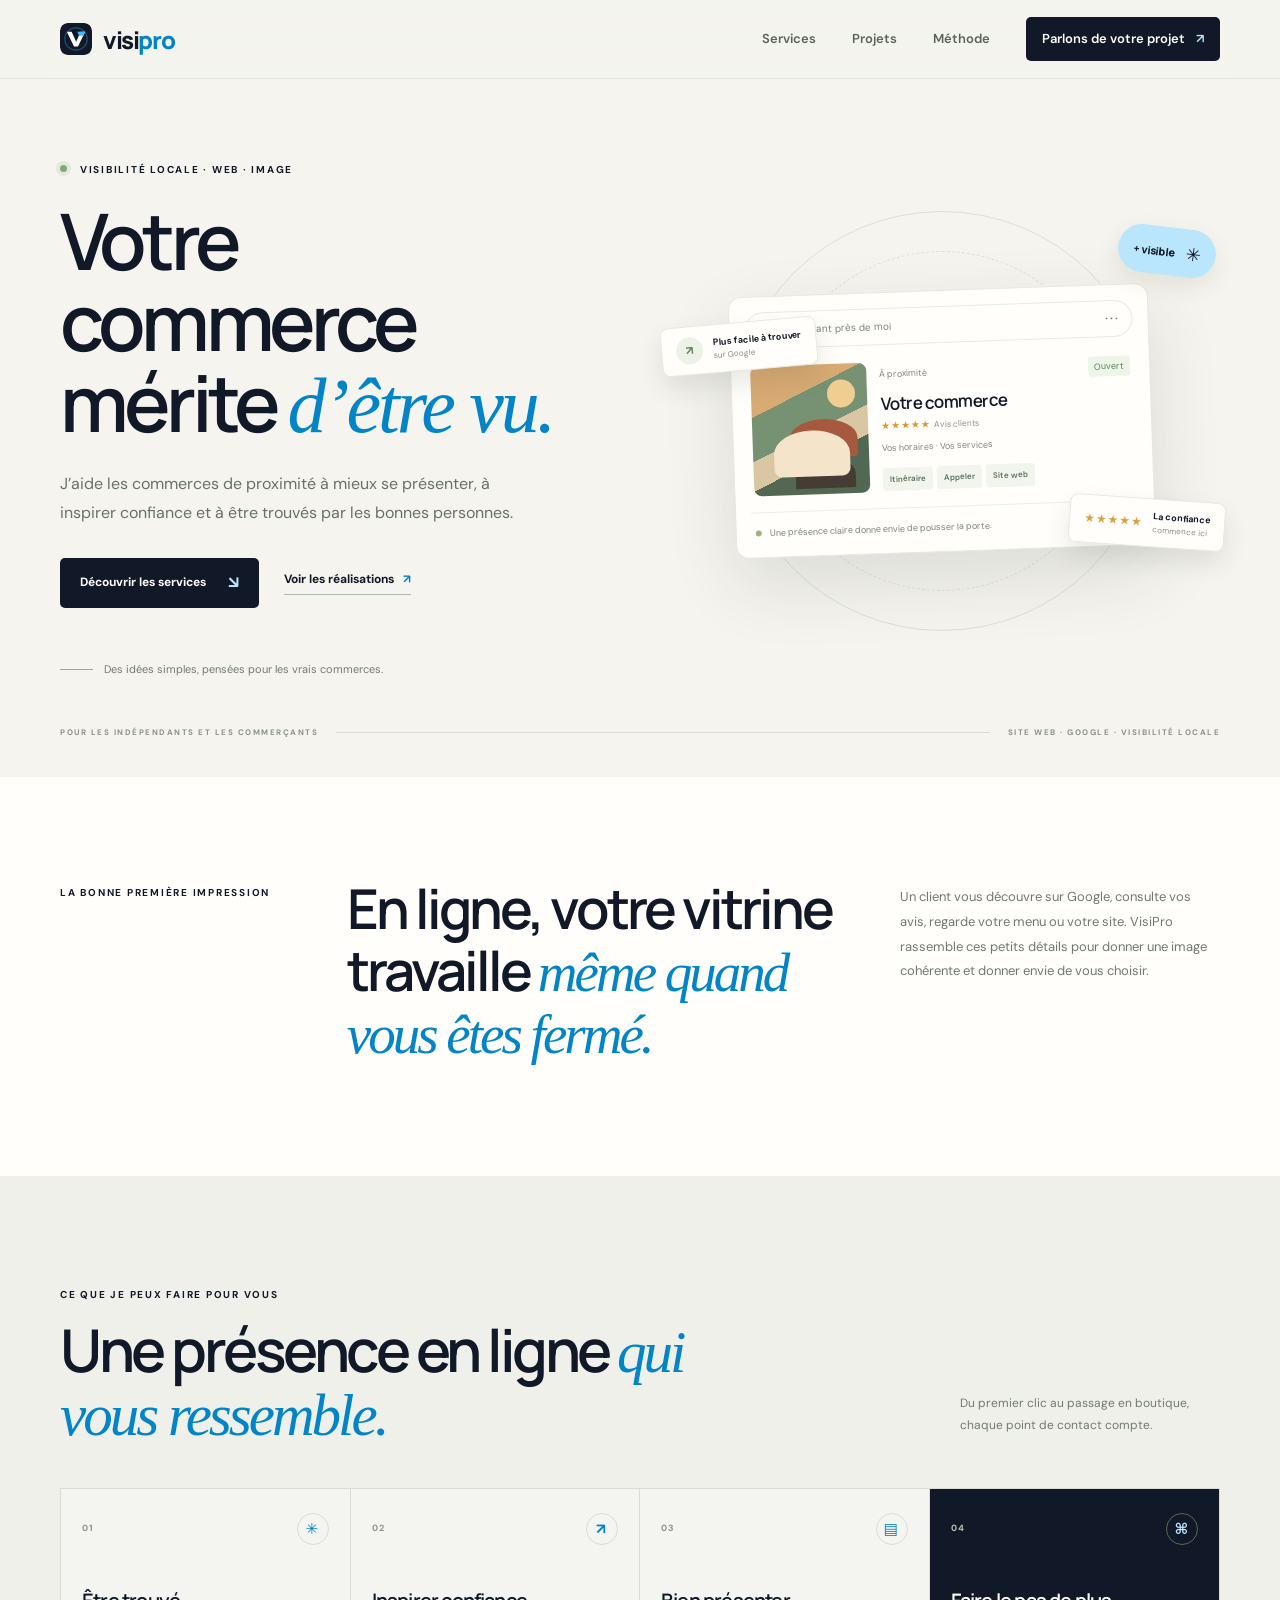
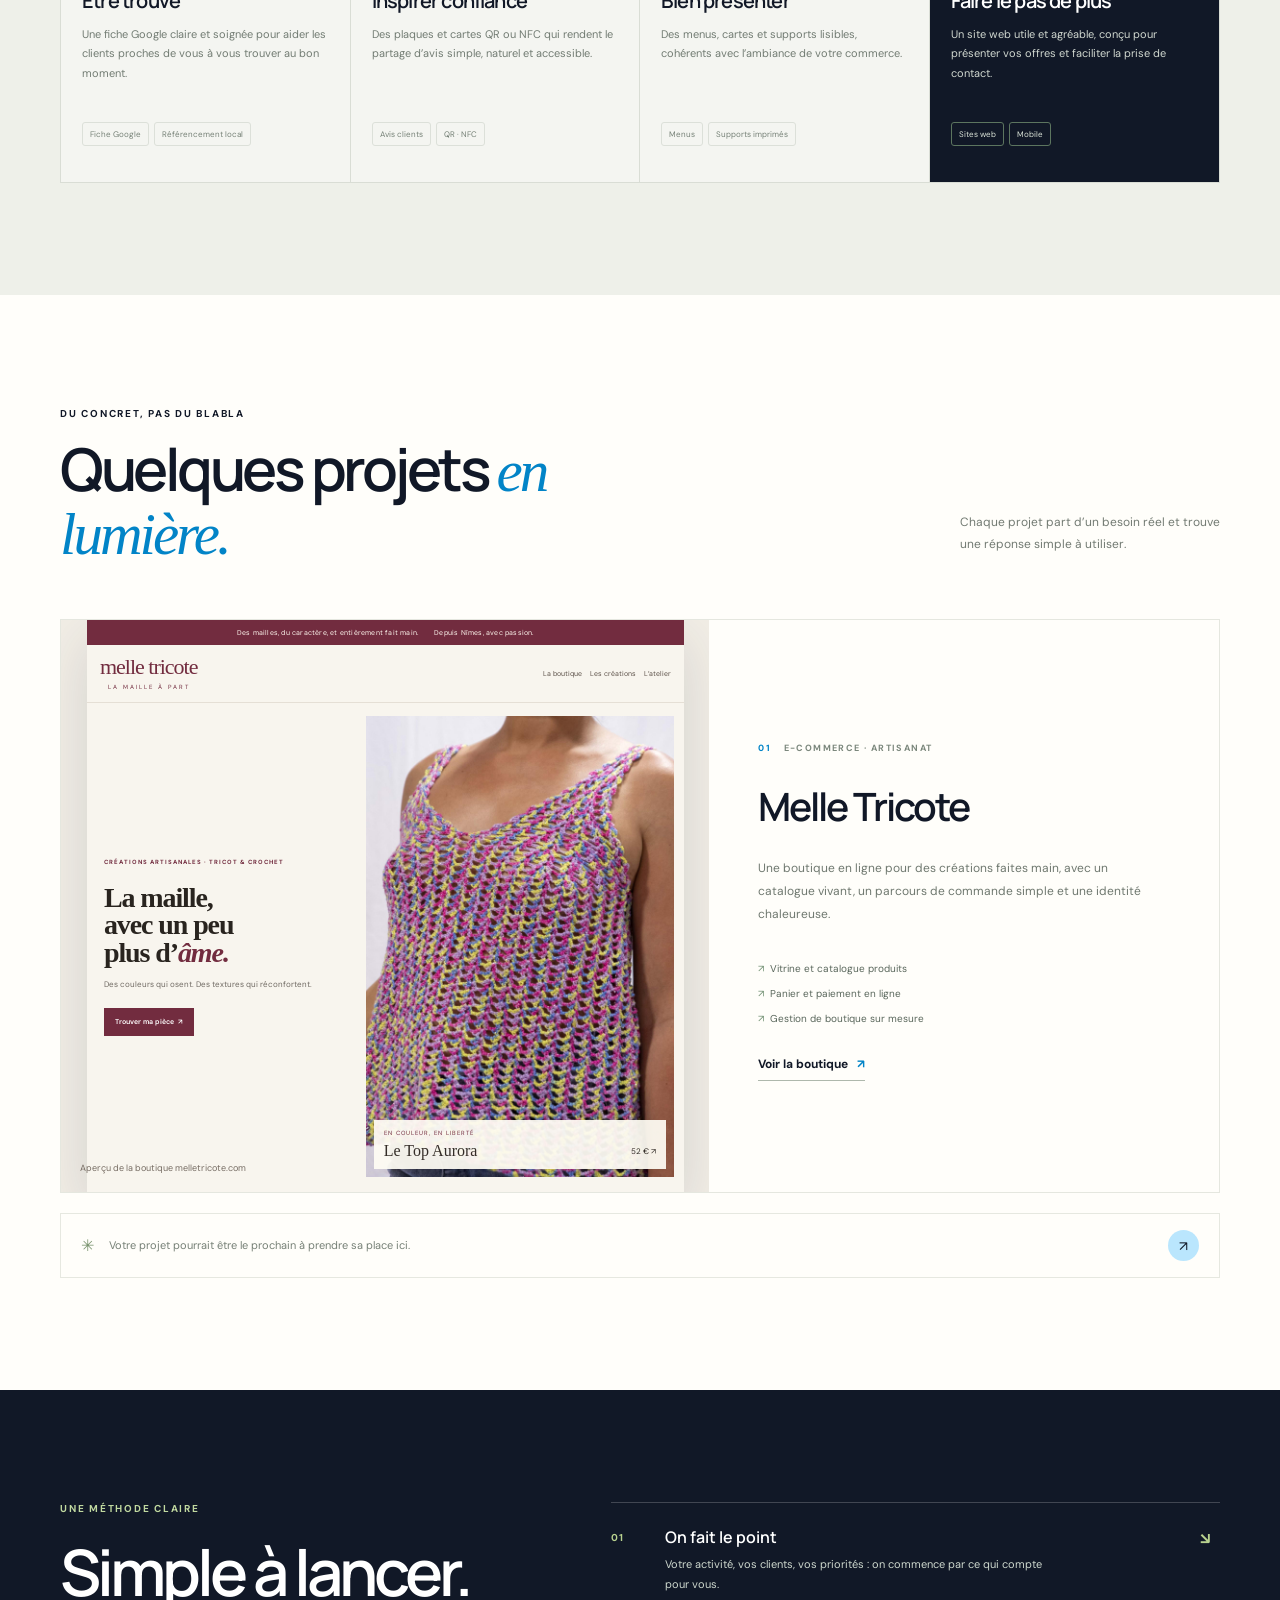
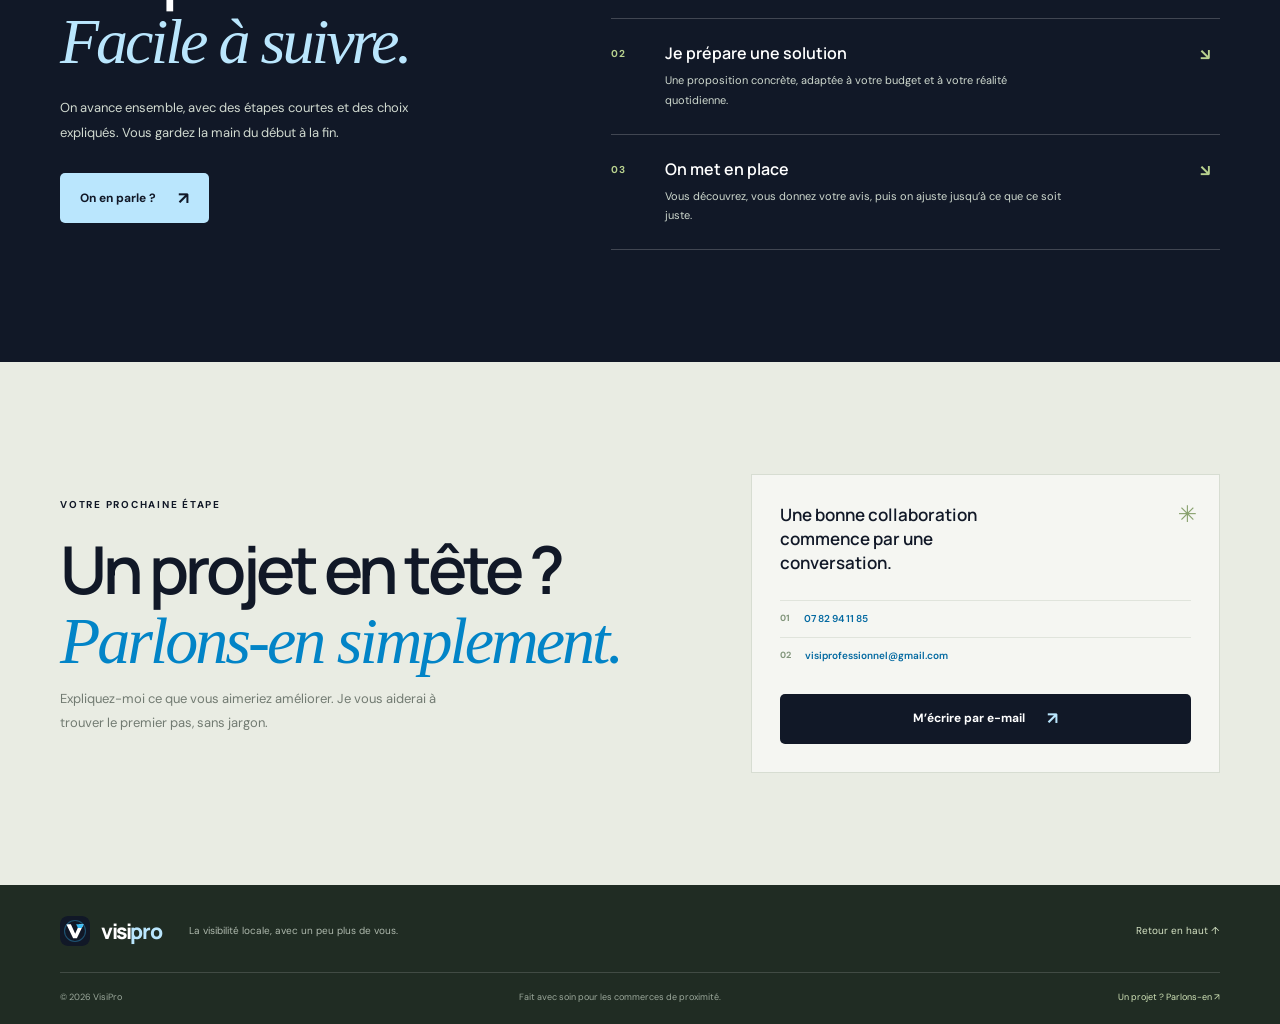
==== commit c02d8ce5: "Update portfolio contact and Melle Tricote preview" ====
--- a/index.html
+++ b/index.html
@@ -16,7 +16,7 @@
 <body>
 <a class="skip-link" href="#contenu">Aller au contenu</a>
 <header class="site-header"><div class="container nav-wrap">
-  <a class="brand" href="#accueil" aria-label="VisiPro, accueil"><span class="brand-mark" aria-hidden="true"><i></i><i></i><i></i></span><span>visi<span class="brand-accent">pro</span></span></a>
+  <a class="brand" href="#accueil" aria-label="VisiPro, accueil"><img class="brand-logo" src="assets/visipro-logo.svg" alt=""><span>visi<span class="brand-accent">pro</span></span></a>
   <button class="menu-toggle" type="button" aria-expanded="false" aria-controls="main-nav" aria-label="Ouvrir le menu"><span></span><span></span></button>
   <nav id="main-nav" class="main-nav" aria-label="Navigation principale"><a href="#services">Services</a><a href="#projets">Projets</a><a href="#methode">Méthode</a><a class="nav-cta" href="#contact">Parlons de votre projet <span>↗</span></a></nav>
 </div></header>
@@ -53,8 +53,14 @@
 <section class="projects section" id="projets"><div class="container">
   <div class="section-heading project-heading reveal"><div><p class="eyebrow">Du concret, pas du blabla</p><h2>Quelques projets <em>en lumière.</em></h2></div><p>Chaque projet part d’un besoin réel et trouve une réponse simple à utiliser.</p></div>
   <article class="project-feature reveal">
-    <div class="project-visual project-shop"><div class="shop-window"><div class="shop-bar"><span></span><span></span><span></span><small>melletricote.com</small></div><div class="shop-content"><strong>Melle Tricote</strong><small>Des pièces faites avec patience</small><div class="shop-product-row"><i class="product-one">01</i><i class="product-two">02</i><i class="product-three">03</i></div><span class="shop-link">DÉCOUVRIR LA BOUTIQUE <b>↗</b></span></div></div><span class="visual-caption">Boutique artisanale · Projet web</span></div>
-    <div class="project-details"><p class="project-label"><span>01</span> E-COMMERCE · ARTISANAT</p><h3>Melle Tricote</h3><p class="project-description">Une boutique en ligne pour des créations faites main, avec un catalogue vivant, un parcours de commande simple et une identité chaleureuse.</p><ul class="project-list"><li>↗ &nbsp;Vitrine et catalogue produits</li><li>↗ &nbsp;Panier et paiement en ligne</li><li>↗ &nbsp;Gestion de boutique sur mesure</li></ul><a class="text-link" href="https://melletricote.com" target="_blank" rel="noreferrer">Voir la boutique <span>↗</span></a></div>
+    <div class="project-visual project-shop"><div class="site-preview">
+      <div class="preview-announcement">Des mailles, du caractère, et entièrement fait main. <span>Depuis Nîmes, avec passion.</span></div>
+      <div class="preview-header"><div class="preview-brand">melle tricote<small>LA MAILLE À PART</small></div><div>La boutique&nbsp;&nbsp;&nbsp; Les créations&nbsp;&nbsp;&nbsp; L’atelier</div></div>
+      <div class="preview-hero"><div class="preview-copy"><span>CRÉATIONS ARTISANALES · TRICOT & CROCHET</span><h4>La maille,<br>avec un peu<br>plus d’<em>âme.</em></h4><p>Des couleurs qui osent. Des textures qui réconfortent.</p><b>Trouver ma pièce&nbsp; ↗</b></div>
+        <div class="preview-product"><img src="assets/melletricote-top-aurora.jpg" alt="Top Aurora multicolore au crochet présenté sur la boutique Melle Tricote"><div class="product-badge"><small>EN COULEUR, EN LIBERTÉ</small><strong>Le Top Aurora <span>52 € ↗</span></strong></div></div>
+      </div>
+    </div><span class="visual-caption">Aperçu de la boutique melletricote.com</span></div>
+    <div class="project-details"><p class="project-label"><span>01</span> E-COMMERCE · ARTISANAT</p><h3>Melle Tricote</h3><p class="project-description">Une boutique en ligne pour des créations faites main, avec un catalogue vivant, un parcours de commande simple et une identité chaleureuse.</p><ul class="project-list"><li>↗ &nbsp;Vitrine et catalogue produits</li><li>↗ &nbsp;Panier et paiement en ligne</li><li>↗ &nbsp;Gestion de boutique sur mesure</li></ul><a class="text-link" href="https://www.melletricote.com/" target="_blank" rel="noreferrer">Voir la boutique <span>↗</span></a></div>
   </article>
   <div class="project-note reveal"><span>✳</span><p>Votre projet pourrait être le prochain à prendre sa place ici.</p><a href="#contact" aria-label="Parlons de votre projet">↗</a></div>
 </div></section>
@@ -65,8 +71,8 @@
 </div></section>
 
 <section class="contact section" id="contact"><div class="container contact-wrap reveal"><div class="contact-copy"><p class="eyebrow">Votre prochaine étape</p><h2>Un projet en tête ?<br><em>Parlons-en simplement.</em></h2><p>Expliquez-moi ce que vous aimeriez améliorer. Je vous aiderai à trouver le premier pas, sans jargon.</p></div>
-  <div class="contact-card"><span class="contact-spark">✳</span><p>Une bonne collaboration commence par une conversation.</p><div class="contact-detail"><span>01</span><span>Décrivez votre commerce</span></div><div class="contact-detail"><span>02</span><span>Partagez votre besoin</span></div><button class="button button-dark contact-button" type="button" id="copy-prompt">Préparer un message <span>↗</span></button><p class="contact-help" id="contact-status" aria-live="polite">Le texte sera copié pour que vous puissiez me l’envoyer par votre canal habituel.</p></div>
+  <div class="contact-card"><span class="contact-spark">✳</span><p>Une bonne collaboration commence par une conversation.</p><div class="contact-detail"><span>01</span><a href="tel:+33782941185">07 82 94 11 85</a></div><div class="contact-detail"><span>02</span><a href="mailto:visiprofessionnel@gmail.com">visiprofessionnel@gmail.com</a></div><a class="button button-dark contact-button" href="mailto:visiprofessionnel@gmail.com">M’écrire par e-mail <span>↗</span></a></div>
 </div></section>
 </main>
-<footer class="site-footer"><div class="container footer-main"><a class="brand brand-footer" href="#accueil"><span class="brand-mark"><i></i><i></i><i></i></span><span>visi<span class="brand-accent">pro</span></span></a><p>La visibilité locale, avec un peu plus de vous.</p><a class="footer-top" href="#accueil">Retour en haut ↑</a></div><div class="container footer-bottom"><span>© <span id="year"></span> VisiPro</span><span>Fait avec soin pour les commerces de proximité.</span><a href="#contact">Un projet ? Parlons-en ↗</a></div></footer>
+<footer class="site-footer"><div class="container footer-main"><a class="brand brand-footer" href="#accueil"><img class="brand-logo" src="assets/visipro-logo.svg" alt=""><span>visi<span class="brand-accent">pro</span></span></a><p>La visibilité locale, avec un peu plus de vous.</p><a class="footer-top" href="#accueil">Retour en haut ↑</a></div><div class="container footer-bottom"><span>© <span id="year"></span> VisiPro</span><span>Fait avec soin pour les commerces de proximité.</span><a href="#contact">Un projet ? Parlons-en ↗</a></div></footer>
 </body></html>
--- a/styles.css
+++ b/styles.css
@@ -15,4 +15,35 @@
 @media(max-width:980px){.hero-grid{gap:25px}.hero h1{font-size:clamp(47px,7vw,66px);letter-spacing:-3.7px}.hero-art{min-height:375px}.orbit-one{width:360px;height:360px}.orbit-two{width:290px;height:290px}.search-card{width:92%}.result-card{grid-template-columns:94px 1fr}.service-card{padding:20px 16px}.service-card h3{font-size:17px}.service-card p{min-height:100px}.method-grid{gap:50px}.contact-wrap{gap:50px}}
 @media(max-width:720px){.container{width:min(100% - 40px,var(--container))}.section{padding:78px 0}.nav-wrap{min-height:68px}.menu-toggle{display:block;z-index:2;cursor:pointer}.main-nav{position:absolute;top:68px;right:0;left:0;display:none;flex-direction:column;align-items:stretch;gap:0;padding:10px 20px 20px;border-bottom:1px solid var(--line);background:var(--paper)}.main-nav.is-open{display:flex}.main-nav a{padding:13px 8px}.main-nav .nav-cta{margin-top:7px;text-align:center}.hero{padding-top:56px}.hero-grid{grid-template-columns:1fr;gap:22px}.hero h1{max-width:560px;font-size:clamp(50px,13vw,74px)}.hero-lead{max-width:520px;margin-top:18px;font-size:14px}.hero-proof{margin-top:34px}.hero-art{min-height:350px;margin:0 -5px}.search-card{width:min(420px,87%)}.art-sticker{top:10px;right:4px}.note-top{left:0;top:70px}.note-bottom{right:0;bottom:52px}.hero-bottom{flex-wrap:wrap;gap:10px;padding-top:25px;font-size:7px}.hero-bottom-rule{flex-basis:100%;order:2}.intro{padding:70px 0}.intro-grid{grid-template-columns:1fr;gap:13px}.intro .eyebrow{margin-bottom:7px}.intro h2{font-size:42px}.intro-grid>p:last-child{max-width:520px}.section-heading{align-items:start;flex-direction:column;gap:14px;margin-bottom:30px}.section-heading h2{font-size:43px}.section-heading>p{max-width:390px}.service-grid{grid-template-columns:repeat(2,1fr)}.service-card{min-height:255px;border-bottom:1px solid #d9ddd5}.service-card:nth-child(2){border-right:0}.service-card:nth-child(3),.service-card:nth-child(4){border-bottom:0}.service-card p{min-height:74px}.project-feature{grid-template-columns:1fr}.project-visual{min-height:370px}.project-details{padding:34px 28px 38px}.project-details h3{font-size:34px}.method-grid{grid-template-columns:1fr;gap:45px}.method h2{font-size:54px}.contact-wrap{grid-template-columns:1fr;gap:30px}.contact h2{font-size:49px}.footer-main{flex-wrap:wrap;gap:13px 22px}.footer-main>p{flex-basis:100%;order:2}.footer-bottom{flex-wrap:wrap;gap:8px 18px}}
 @media(max-width:420px){.container{width:calc(100% - 32px)}.hero h1{font-size:48px;letter-spacing:-3px}.hero-actions{gap:17px}.hero-actions .button{width:100%}.hero-art{min-height:325px}.search-card{width:92%;padding:11px}.result-card{grid-template-columns:82px 1fr;gap:9px}.result-photo{min-height:120px}.result-info h2{font-size:15px}.result-pills span{padding:4px 5px;font-size:7px}.floating-note{padding:8px 10px}.note-bottom{bottom:37px}.service-grid{grid-template-columns:1fr}.service-card,.service-card:nth-child(2),.service-card:nth-child(3){min-height:auto;padding:20px;border-right:0;border-bottom:1px solid #d9ddd5}.service-card:last-child{border-bottom:0}.service-card h3{margin-top:27px}.service-card p{min-height:0}.shop-window{width:85%}.project-visual{min-height:330px}.shop-content{padding:20px 16px}.shop-product-row i{height:100px;padding-top:80px}.contact-card{padding:23px 18px}}
-@media(prefers-reduced-motion:reduce){html{scroll-behavior:auto}*,*::before,*::after{animation-duration:.01ms!important;transition-duration:.01ms!important}.reveal{opacity:1;transform:none}}+@media(prefers-reduced-motion:reduce){html{scroll-behavior:auto}*,*::before,*::after{animation-duration:.01ms!important;transition-duration:.01ms!important}.reveal{opacity:1;transform:none}}
+/* VisiPro identity and true Melle Tricote storefront preview */
+:root{--ink:#111827;--green:#0284c7;--dark:#111827;--lime:#bae6fd}
+.brand-logo{display:block;width:32px;height:32px;object-fit:contain;border-radius:8px}
+.brand-footer .brand-logo{width:30px;height:30px}
+.brand-accent{color:#0284c7}
+.project-shop{background:#f2eee6}
+.project-shop:before,.project-shop:after{display:none}
+.site-preview{position:relative;width:92%;overflow:hidden;background:#f8f5ee;box-shadow:0 20px 55px #29304426}
+.preview-announcement{display:flex;justify-content:center;gap:16px;padding:7px 9px;background:#722c3f;color:#fff8ef;font-size:7px;letter-spacing:.2px}
+.preview-header{display:flex;align-items:center;justify-content:space-between;gap:8px;padding:11px 13px;border-bottom:1px solid #e5dfd5;color:#5c5149;font-size:7px}
+.preview-brand{font:22px/1 var(--serif);letter-spacing:-1px;color:#722c3f}
+.preview-brand small{display:block;margin-top:5px;text-align:center;font:6px var(--sans);letter-spacing:2px}
+.preview-hero{display:grid;grid-template-columns:.9fr 1.1fr;min-height:275px;padding:13px 10px 15px 17px;gap:10px}
+.preview-copy{align-self:center}
+.preview-copy>span{display:block;color:#722c3f;font-size:6px;letter-spacing:1px;font-weight:700}
+.preview-copy h4{margin:17px 0 12px;font:600 28px/.97 var(--serif);letter-spacing:-1.1px;color:#29241f}
+.preview-copy h4 em{color:#722c3f}
+.preview-copy p{margin:0 0 16px;color:#706a63;font-size:8px;line-height:1.6}
+.preview-copy>b{display:inline-block;padding:8px 11px;background:#722c3f;color:white;font-size:7px;font-weight:600}
+.preview-product{position:relative;min-height:275px;overflow:hidden;background:#f2e8df}
+.preview-product img{display:block;width:100%;height:100%;min-height:275px;object-fit:cover;object-position:center 36%}
+.product-badge{position:absolute;right:8px;bottom:8px;left:8px;padding:9px 10px;background:#fffdf5ed;color:#342d28}
+.product-badge small{display:block;margin-bottom:4px;color:#722c3f;font-size:6px;letter-spacing:1px}
+.product-badge strong{display:flex;justify-content:space-between;gap:4px;font:16px var(--serif)}
+.product-badge strong span{align-self:center;font:8px var(--sans)}
+.visual-caption{color:#766c63}
+.contact-detail a{color:#0369a1;font-weight:600;overflow-wrap:anywhere}
+.contact-detail a:hover{text-decoration:underline}
+.contact-button{color:white}
+@media(max-width:720px){.preview-hero{min-height:235px;padding:10px;gap:7px}.preview-product,.preview-product img{min-height:235px}.preview-copy h4{font-size:23px}.preview-announcement{font-size:6px;gap:7px}.preview-header{padding:9px;font-size:6px}.preview-brand{font-size:18px}}
+@media(max-width:420px){.preview-hero{grid-template-columns:.88fr 1.12fr;min-height:205px;padding:8px}.preview-product,.preview-product img{min-height:205px}.preview-copy h4{font-size:19px}.preview-copy p{font-size:7px}.product-badge{right:5px;bottom:5px;left:5px;padding:6px}.product-badge strong{font-size:12px}}
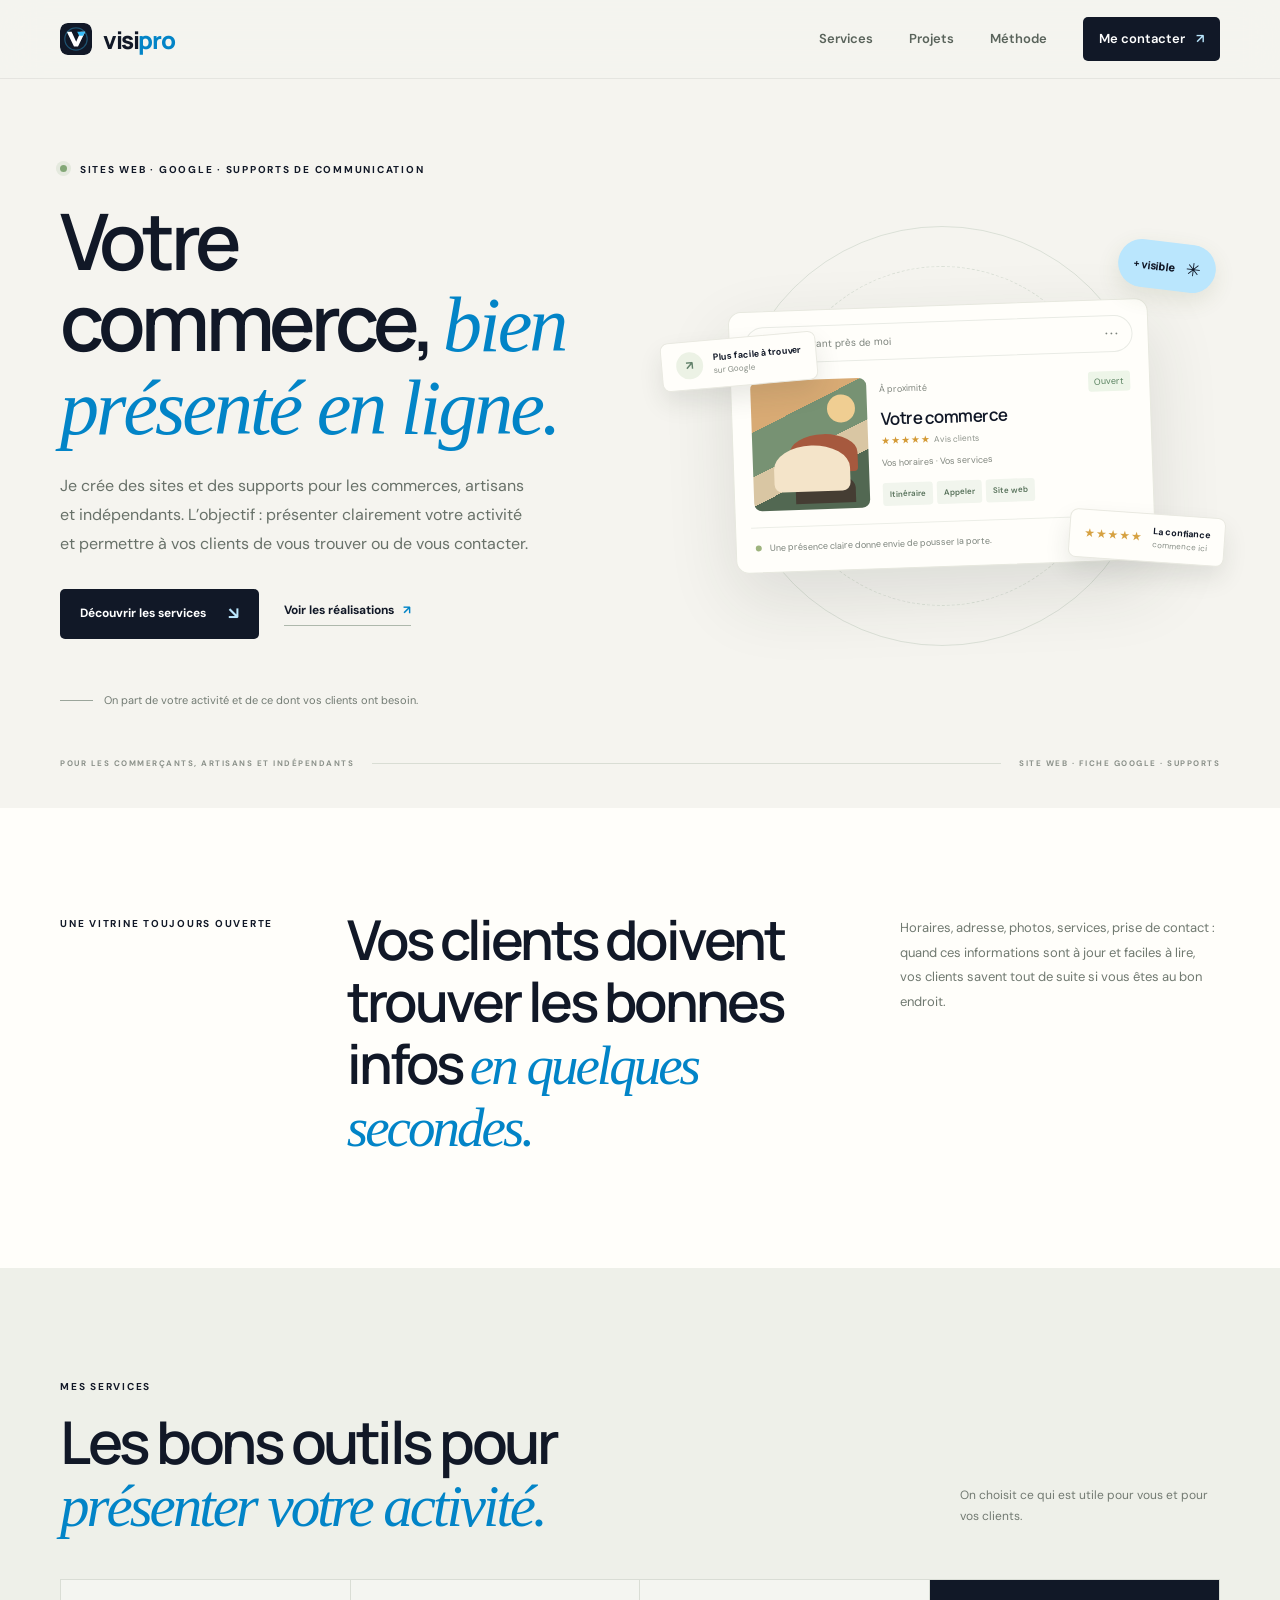
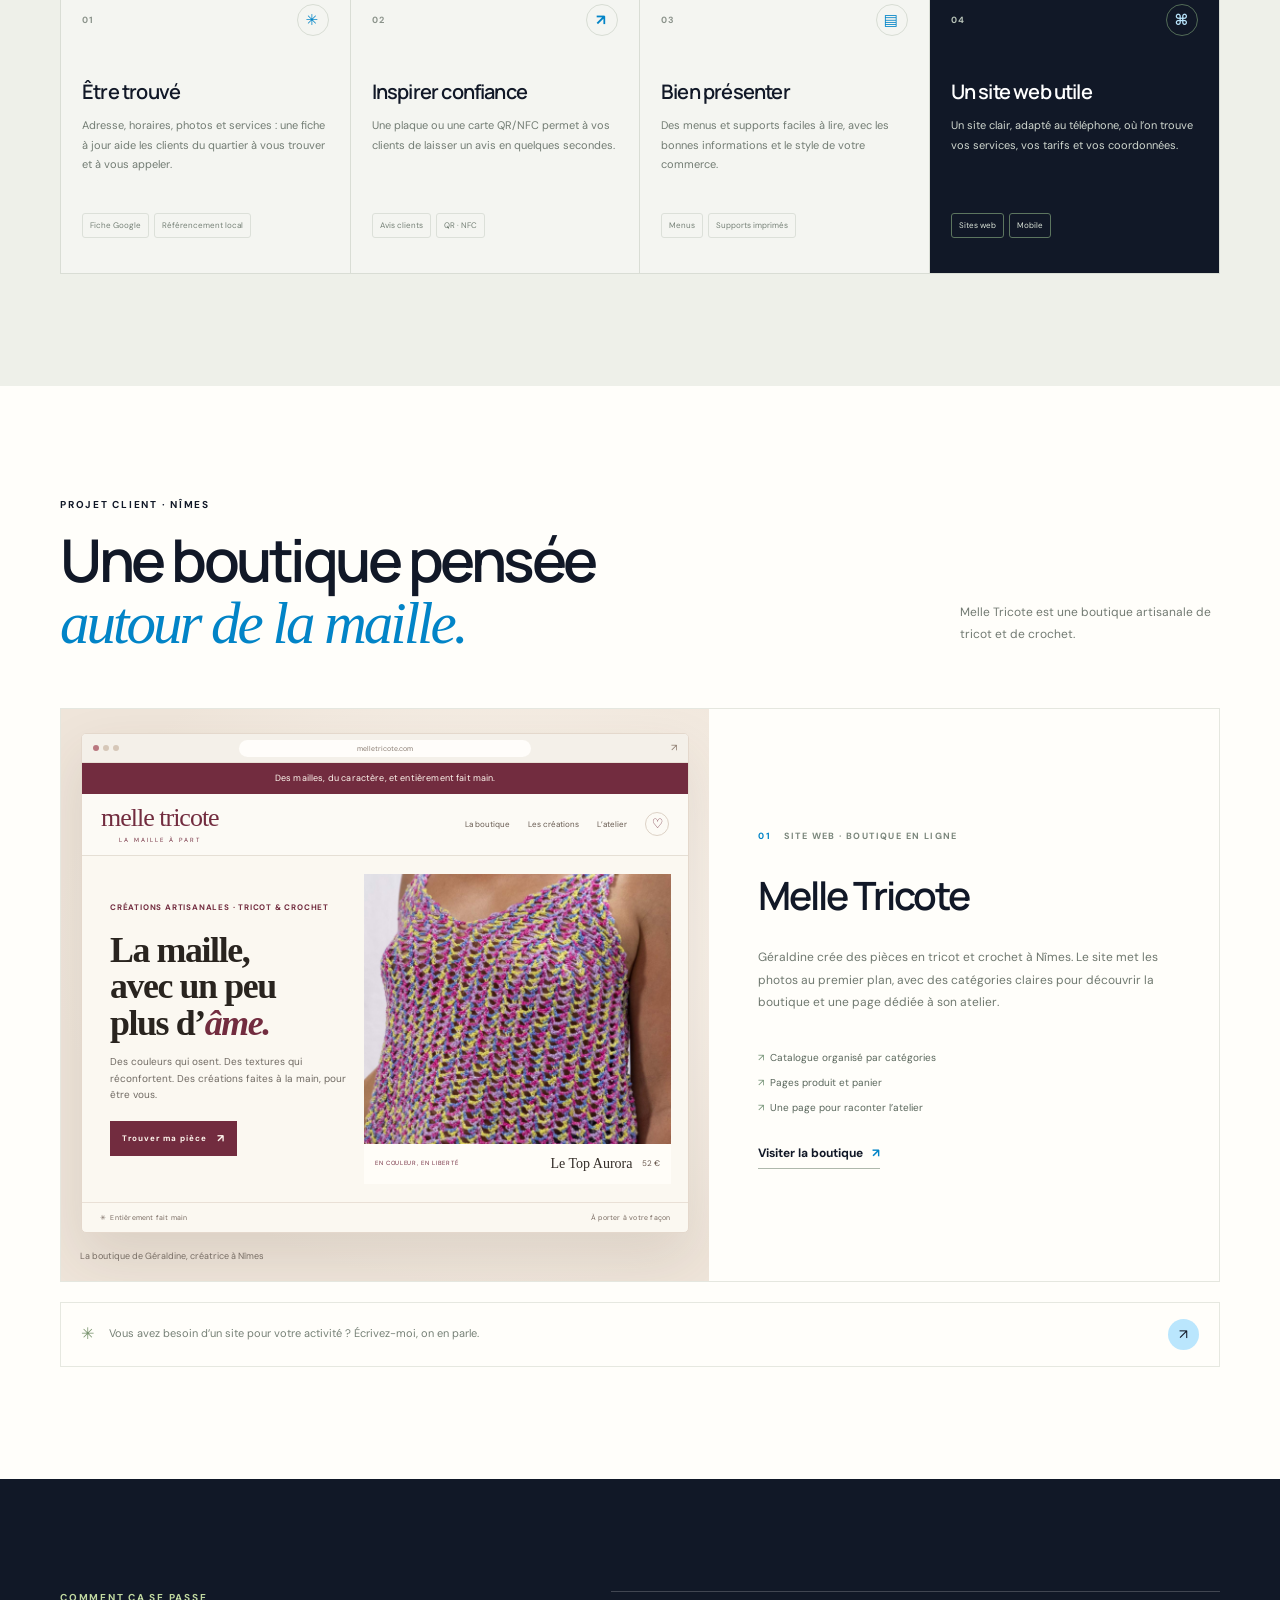
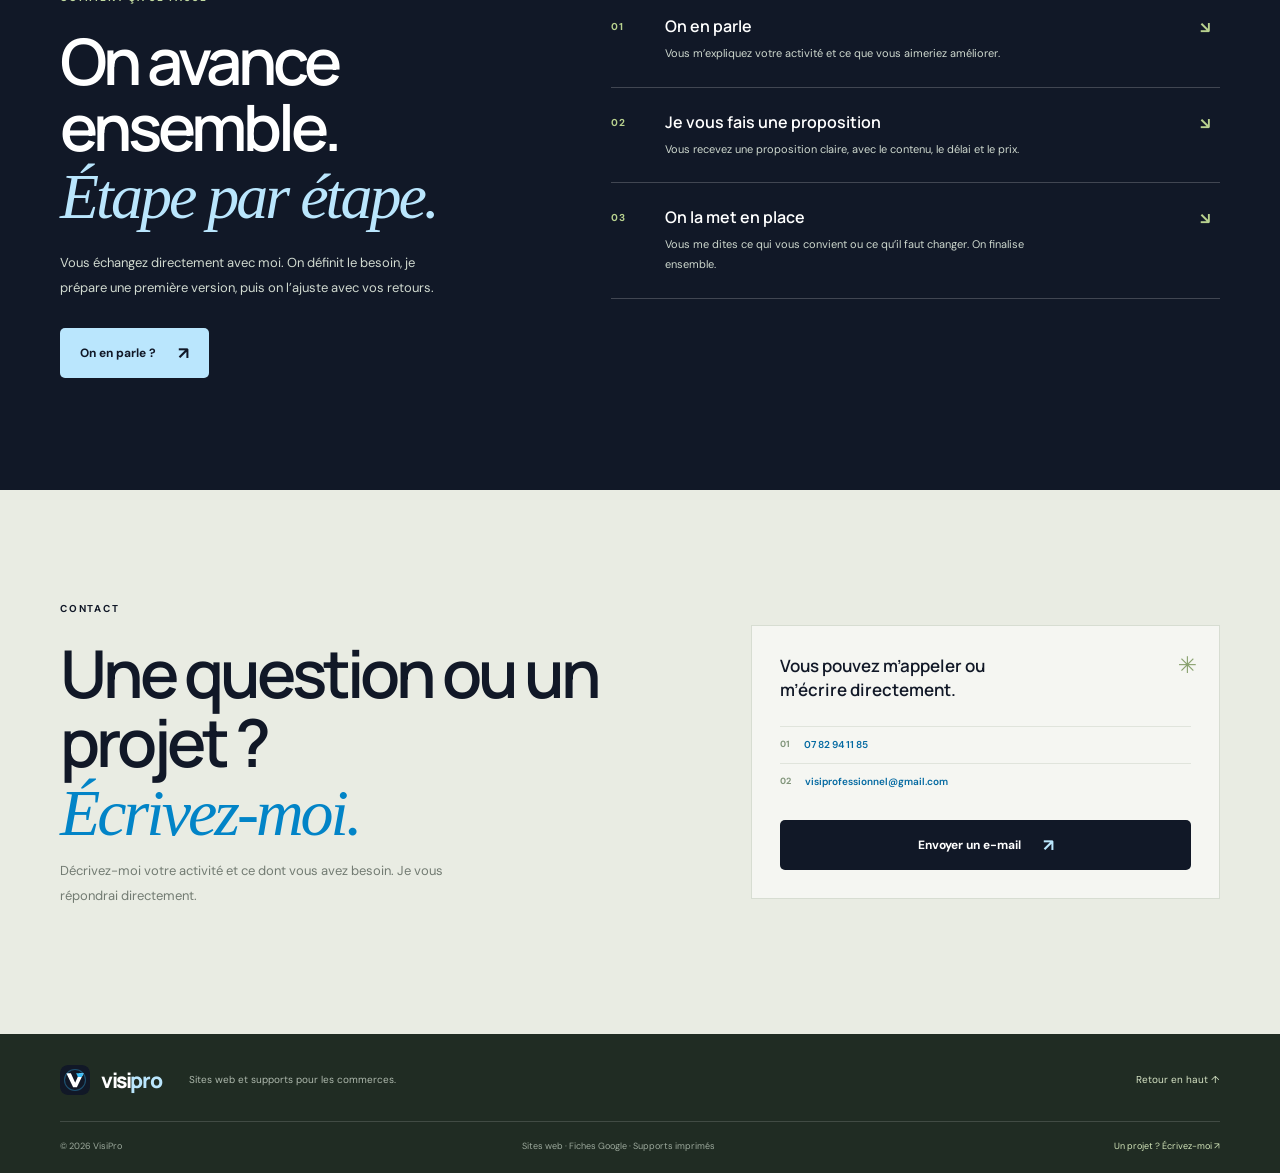
==== commit e5b1dfd8: "Refine Melle Tricote portfolio presentation" ====
--- a/index.html
+++ b/index.html
@@ -5,7 +5,7 @@
   <meta name="viewport" content="width=device-width, initial-scale=1">
   <meta name="theme-color" content="#f5f4ef">
   <meta name="description" content="VisiPro aide les commerces locaux à gagner en visibilité avec des sites web, des fiches Google optimisées et des supports qui inspirent confiance.">
-  <title>VisiPro — La visibilité locale, simplement</title>
+  <title>VisiPro — Sites web pour commerces et indépendants</title>
   <link rel="icon" href="favicon.svg" type="image/svg+xml">
   <link rel="preconnect" href="https://fonts.googleapis.com">
   <link rel="preconnect" href="https://fonts.gstatic.com" crossorigin>
@@ -18,14 +18,14 @@
 <header class="site-header"><div class="container nav-wrap">
   <a class="brand" href="#accueil" aria-label="VisiPro, accueil"><img class="brand-logo" src="assets/visipro-logo.svg" alt=""><span>visi<span class="brand-accent">pro</span></span></a>
   <button class="menu-toggle" type="button" aria-expanded="false" aria-controls="main-nav" aria-label="Ouvrir le menu"><span></span><span></span></button>
-  <nav id="main-nav" class="main-nav" aria-label="Navigation principale"><a href="#services">Services</a><a href="#projets">Projets</a><a href="#methode">Méthode</a><a class="nav-cta" href="#contact">Parlons de votre projet <span>↗</span></a></nav>
+  <nav id="main-nav" class="main-nav" aria-label="Navigation principale"><a href="#services">Services</a><a href="#projets">Projets</a><a href="#methode">Méthode</a><a class="nav-cta" href="#contact">Me contacter <span>↗</span></a></nav>
 </div></header>
 <main id="contenu">
 <section class="hero section" id="accueil"><div class="container hero-grid">
-  <div class="hero-copy reveal"><p class="eyebrow"><span class="eyebrow-dot"></span> Visibilité locale · Web · Image</p><h1>Votre commerce mérite <em>d’être vu.</em></h1>
-    <p class="hero-lead">J’aide les commerces de proximité à mieux se présenter, à inspirer confiance et à être trouvés par les bonnes personnes.</p>
+  <div class="hero-copy reveal"><p class="eyebrow"><span class="eyebrow-dot"></span> Sites web · Google · Supports de communication</p><h1>Votre commerce, <em>bien présenté en ligne.</em></h1>
+    <p class="hero-lead">Je crée des sites et des supports pour les commerces, artisans et indépendants. L’objectif : présenter clairement votre activité et permettre à vos clients de vous trouver ou de vous contacter.</p>
     <div class="hero-actions"><a class="button button-dark" href="#services">Découvrir les services <span>↘</span></a><a class="text-link" href="#projets">Voir les réalisations <span>↗</span></a></div>
-    <div class="hero-proof"><span class="proof-line"></span><p>Des idées simples, pensées pour les vrais commerces.</p></div>
+    <div class="hero-proof"><span class="proof-line"></span><p>On part de votre activité et de ce dont vos clients ont besoin.</p></div>
   </div>
   <div class="hero-art reveal" aria-label="Illustration d'une fiche commerce visible en ligne">
     <div class="art-orbit orbit-one"></div><div class="art-orbit orbit-two"></div><div class="art-sticker">+ visible <b>✳</b></div>
@@ -36,43 +36,46 @@
     <div class="floating-note note-top"><b>↗</b><span><strong>Plus facile à trouver</strong><small>sur Google</small></span></div>
     <div class="floating-note note-bottom"><b>★★★★★</b><span><strong>La confiance</strong><small>commence ici</small></span></div>
   </div>
-</div><div class="hero-bottom container"><span>POUR LES INDÉPENDANTS ET LES COMMERÇANTS</span><span class="hero-bottom-rule"></span><span>SITE WEB · GOOGLE · VISIBILITÉ LOCALE</span></div></section>
+</div><div class="hero-bottom container"><span>POUR LES COMMERÇANTS, ARTISANS ET INDÉPENDANTS</span><span class="hero-bottom-rule"></span><span>SITE WEB · FICHE GOOGLE · SUPPORTS</span></div></section>
 
-<section class="intro section"><div class="container intro-grid reveal"><p class="eyebrow">La bonne première impression</p><h2>En ligne, votre vitrine travaille <em>même quand vous êtes fermé.</em></h2><p>Un client vous découvre sur Google, consulte vos avis, regarde votre menu ou votre site. VisiPro rassemble ces petits détails pour donner une image cohérente et donner envie de vous choisir.</p></div></section>
+<section class="intro section"><div class="container intro-grid reveal"><p class="eyebrow">Une vitrine toujours ouverte</p><h2>Vos clients doivent trouver les bonnes infos <em>en quelques secondes.</em></h2><p>Horaires, adresse, photos, services, prise de contact : quand ces informations sont à jour et faciles à lire, vos clients savent tout de suite si vous êtes au bon endroit.</p></div></section>
 
 <section class="services section" id="services"><div class="container">
-  <div class="section-heading reveal"><div><p class="eyebrow">Ce que je peux faire pour vous</p><h2>Une présence en ligne <em>qui vous ressemble.</em></h2></div><p>Du premier clic au passage en boutique, chaque point de contact compte.</p></div>
+  <div class="section-heading reveal"><div><p class="eyebrow">Mes services</p><h2>Les bons outils pour <em>présenter votre activité.</em></h2></div><p>On choisit ce qui est utile pour vous et pour vos clients.</p></div>
   <div class="service-grid">
-    <article class="service-card reveal"><div class="service-number">01 <span>✳</span></div><h3>Être trouvé</h3><p>Une fiche Google claire et soignée pour aider les clients proches de vous à vous trouver au bon moment.</p><div class="service-tags"><span>Fiche Google</span><span>Référencement local</span></div></article>
-    <article class="service-card reveal"><div class="service-number">02 <span>↗</span></div><h3>Inspirer confiance</h3><p>Des plaques et cartes QR ou NFC qui rendent le partage d’avis simple, naturel et accessible.</p><div class="service-tags"><span>Avis clients</span><span>QR · NFC</span></div></article>
-    <article class="service-card reveal"><div class="service-number">03 <span>▤</span></div><h3>Bien présenter</h3><p>Des menus, cartes et supports lisibles, cohérents avec l’ambiance de votre commerce.</p><div class="service-tags"><span>Menus</span><span>Supports imprimés</span></div></article>
-    <article class="service-card service-card-dark reveal"><div class="service-number">04 <span>⌘</span></div><h3>Faire le pas de plus</h3><p>Un site web utile et agréable, conçu pour présenter vos offres et faciliter la prise de contact.</p><div class="service-tags"><span>Sites web</span><span>Mobile</span></div></article>
+    <article class="service-card reveal"><div class="service-number">01 <span>✳</span></div><h3>Être trouvé</h3><p>Adresse, horaires, photos et services : une fiche à jour aide les clients du quartier à vous trouver et à vous appeler.</p><div class="service-tags"><span>Fiche Google</span><span>Référencement local</span></div></article>
+    <article class="service-card reveal"><div class="service-number">02 <span>↗</span></div><h3>Inspirer confiance</h3><p>Une plaque ou une carte QR/NFC permet à vos clients de laisser un avis en quelques secondes.</p><div class="service-tags"><span>Avis clients</span><span>QR · NFC</span></div></article>
+    <article class="service-card reveal"><div class="service-number">03 <span>▤</span></div><h3>Bien présenter</h3><p>Des menus et supports faciles à lire, avec les bonnes informations et le style de votre commerce.</p><div class="service-tags"><span>Menus</span><span>Supports imprimés</span></div></article>
+    <article class="service-card service-card-dark reveal"><div class="service-number">04 <span>⌘</span></div><h3>Un site web utile</h3><p>Un site clair, adapté au téléphone, où l’on trouve vos services, vos tarifs et vos coordonnées.</p><div class="service-tags"><span>Sites web</span><span>Mobile</span></div></article>
   </div>
 </div></section>
 
 <section class="projects section" id="projets"><div class="container">
-  <div class="section-heading project-heading reveal"><div><p class="eyebrow">Du concret, pas du blabla</p><h2>Quelques projets <em>en lumière.</em></h2></div><p>Chaque projet part d’un besoin réel et trouve une réponse simple à utiliser.</p></div>
+  <div class="section-heading project-heading reveal"><div><p class="eyebrow">Projet client · Nîmes</p><h2>Une boutique pensée <em>autour de la maille.</em></h2></div><p>Melle Tricote est une boutique artisanale de tricot et de crochet.</p></div>
   <article class="project-feature reveal">
-    <div class="project-visual project-shop"><div class="site-preview">
-      <div class="preview-announcement">Des mailles, du caractère, et entièrement fait main. <span>Depuis Nîmes, avec passion.</span></div>
-      <div class="preview-header"><div class="preview-brand">melle tricote<small>LA MAILLE À PART</small></div><div>La boutique&nbsp;&nbsp;&nbsp; Les créations&nbsp;&nbsp;&nbsp; L’atelier</div></div>
-      <div class="preview-hero"><div class="preview-copy"><span>CRÉATIONS ARTISANALES · TRICOT & CROCHET</span><h4>La maille,<br>avec un peu<br>plus d’<em>âme.</em></h4><p>Des couleurs qui osent. Des textures qui réconfortent.</p><b>Trouver ma pièce&nbsp; ↗</b></div>
-        <div class="preview-product"><img src="assets/melletricote-top-aurora.jpg" alt="Top Aurora multicolore au crochet présenté sur la boutique Melle Tricote"><div class="product-badge"><small>EN COULEUR, EN LIBERTÉ</small><strong>Le Top Aurora <span>52 € ↗</span></strong></div></div>
+    <div class="project-visual project-shop"><div class="site-preview" aria-label="Aperçu de la boutique Melle Tricote">
+      <div class="preview-browser"><span class="browser-dots"><i></i><i></i><i></i></span><span class="browser-address">melletricote.com</span><span class="browser-lock">↗</span></div>
+      <div class="preview-announcement">Des mailles, du caractère, et entièrement fait main.</div>
+      <div class="preview-header"><div class="preview-brand">melle tricote<small>LA MAILLE À PART</small></div><div class="preview-menu"><span>La boutique</span><span>Les créations</span><span>L’atelier</span><b aria-hidden="true">♡</b></div></div>
+      <div class="preview-hero">
+        <div class="preview-copy"><span>CRÉATIONS ARTISANALES · TRICOT & CROCHET</span><h4>La maille,<br>avec un peu<br>plus d’<em>âme.</em></h4><p>Des couleurs qui osent. Des textures qui réconfortent. Des créations faites à la main, pour être vous.</p><span class="preview-button">Trouver ma pièce <b>↗</b></span></div>
+        <figure class="preview-product"><img src="assets/melletricote-top-aurora.jpg" alt="Top Aurora multicolore au crochet, photographié pour la boutique Melle Tricote"><figcaption class="product-caption"><span>EN COULEUR, EN LIBERTÉ</span><strong>Le Top Aurora</strong><small>52 €</small></figcaption></figure>
       </div>
-    </div><span class="visual-caption">Aperçu de la boutique melletricote.com</span></div>
-    <div class="project-details"><p class="project-label"><span>01</span> E-COMMERCE · ARTISANAT</p><h3>Melle Tricote</h3><p class="project-description">Une boutique en ligne pour des créations faites main, avec un catalogue vivant, un parcours de commande simple et une identité chaleureuse.</p><ul class="project-list"><li>↗ &nbsp;Vitrine et catalogue produits</li><li>↗ &nbsp;Panier et paiement en ligne</li><li>↗ &nbsp;Gestion de boutique sur mesure</li></ul><a class="text-link" href="https://www.melletricote.com/" target="_blank" rel="noreferrer">Voir la boutique <span>↗</span></a></div>
+      <div class="preview-values"><span>✳ &nbsp;Entièrement fait main</span><span>À porter à votre façon</span></div>
+    </div><span class="visual-caption">La boutique de Géraldine, créatrice à Nîmes</span></div>
+    <div class="project-details"><p class="project-label"><span>01</span> SITE WEB · BOUTIQUE EN LIGNE</p><h3>Melle Tricote</h3><p class="project-description">Géraldine crée des pièces en tricot et crochet à Nîmes. Le site met les photos au premier plan, avec des catégories claires pour découvrir la boutique et une page dédiée à son atelier.</p><ul class="project-list"><li>↗ &nbsp;Catalogue organisé par catégories</li><li>↗ &nbsp;Pages produit et panier</li><li>↗ &nbsp;Une page pour raconter l’atelier</li></ul><a class="text-link" href="https://www.melletricote.com/" target="_blank" rel="noreferrer">Visiter la boutique <span>↗</span></a></div>
   </article>
-  <div class="project-note reveal"><span>✳</span><p>Votre projet pourrait être le prochain à prendre sa place ici.</p><a href="#contact" aria-label="Parlons de votre projet">↗</a></div>
+  <div class="project-note reveal"><span>✳</span><p>Vous avez besoin d’un site pour votre activité ? Écrivez-moi, on en parle.</p><a href="#contact" aria-label="Parlons de votre projet">↗</a></div>
 </div></section>
 
 <section class="method section" id="methode"><div class="container method-grid">
-  <div class="method-intro reveal"><p class="eyebrow">Une méthode claire</p><h2>Simple à lancer.<br><em>Facile à suivre.</em></h2><p>On avance ensemble, avec des étapes courtes et des choix expliqués. Vous gardez la main du début à la fin.</p><a class="button button-light" href="#contact">On en parle ? <span>↗</span></a></div>
-  <div class="method-steps"><article class="step reveal"><span>01</span><div><h3>On fait le point</h3><p>Votre activité, vos clients, vos priorités : on commence par ce qui compte pour vous.</p></div><b>↘</b></article><article class="step reveal"><span>02</span><div><h3>Je prépare une solution</h3><p>Une proposition concrète, adaptée à votre budget et à votre réalité quotidienne.</p></div><b>↘</b></article><article class="step reveal"><span>03</span><div><h3>On met en place</h3><p>Vous découvrez, vous donnez votre avis, puis on ajuste jusqu’à ce que ce soit juste.</p></div><b>↘</b></article></div>
+  <div class="method-intro reveal"><p class="eyebrow">Comment ça se passe</p><h2>On avance ensemble.<br><em>Étape par étape.</em></h2><p>Vous échangez directement avec moi. On définit le besoin, je prépare une première version, puis on l’ajuste avec vos retours.</p><a class="button button-light" href="#contact">On en parle ? <span>↗</span></a></div>
+  <div class="method-steps"><article class="step reveal"><span>01</span><div><h3>On en parle</h3><p>Vous m’expliquez votre activité et ce que vous aimeriez améliorer.</p></div><b>↘</b></article><article class="step reveal"><span>02</span><div><h3>Je vous fais une proposition</h3><p>Vous recevez une proposition claire, avec le contenu, le délai et le prix.</p></div><b>↘</b></article><article class="step reveal"><span>03</span><div><h3>On la met en place</h3><p>Vous me dites ce qui vous convient ou ce qu’il faut changer. On finalise ensemble.</p></div><b>↘</b></article></div>
 </div></section>
 
-<section class="contact section" id="contact"><div class="container contact-wrap reveal"><div class="contact-copy"><p class="eyebrow">Votre prochaine étape</p><h2>Un projet en tête ?<br><em>Parlons-en simplement.</em></h2><p>Expliquez-moi ce que vous aimeriez améliorer. Je vous aiderai à trouver le premier pas, sans jargon.</p></div>
-  <div class="contact-card"><span class="contact-spark">✳</span><p>Une bonne collaboration commence par une conversation.</p><div class="contact-detail"><span>01</span><a href="tel:+33782941185">07 82 94 11 85</a></div><div class="contact-detail"><span>02</span><a href="mailto:visiprofessionnel@gmail.com">visiprofessionnel@gmail.com</a></div><a class="button button-dark contact-button" href="mailto:visiprofessionnel@gmail.com">M’écrire par e-mail <span>↗</span></a></div>
+<section class="contact section" id="contact"><div class="container contact-wrap reveal"><div class="contact-copy"><p class="eyebrow">Contact</p><h2>Une question ou un projet ?<br><em>Écrivez-moi.</em></h2><p>Décrivez-moi votre activité et ce dont vous avez besoin. Je vous répondrai directement.</p></div>
+  <div class="contact-card"><span class="contact-spark">✳</span><p>Vous pouvez m’appeler ou m’écrire directement.</p><div class="contact-detail"><span>01</span><a href="tel:+33782941185">07 82 94 11 85</a></div><div class="contact-detail"><span>02</span><a href="mailto:visiprofessionnel@gmail.com">visiprofessionnel@gmail.com</a></div><a class="button button-dark contact-button" href="mailto:visiprofessionnel@gmail.com">Envoyer un e-mail <span>↗</span></a></div>
 </div></section>
 </main>
-<footer class="site-footer"><div class="container footer-main"><a class="brand brand-footer" href="#accueil"><img class="brand-logo" src="assets/visipro-logo.svg" alt=""><span>visi<span class="brand-accent">pro</span></span></a><p>La visibilité locale, avec un peu plus de vous.</p><a class="footer-top" href="#accueil">Retour en haut ↑</a></div><div class="container footer-bottom"><span>© <span id="year"></span> VisiPro</span><span>Fait avec soin pour les commerces de proximité.</span><a href="#contact">Un projet ? Parlons-en ↗</a></div></footer>
+<footer class="site-footer"><div class="container footer-main"><a class="brand brand-footer" href="#accueil"><img class="brand-logo" src="assets/visipro-logo.svg" alt=""><span>visi<span class="brand-accent">pro</span></span></a><p>Sites web et supports pour les commerces.</p><a class="footer-top" href="#accueil">Retour en haut ↑</a></div><div class="container footer-bottom"><span>© <span id="year"></span> VisiPro</span><span>Sites web · Fiches Google · Supports imprimés</span><a href="#contact">Un projet ? Écrivez-moi ↗</a></div></footer>
 </body></html>
--- a/styles.css
+++ b/styles.css
@@ -46,4 +46,86 @@
 .contact-detail a:hover{text-decoration:underline}
 .contact-button{color:white}
 @media(max-width:720px){.preview-hero{min-height:235px;padding:10px;gap:7px}.preview-product,.preview-product img{min-height:235px}.preview-copy h4{font-size:23px}.preview-announcement{font-size:6px;gap:7px}.preview-header{padding:9px;font-size:6px}.preview-brand{font-size:18px}}
-@media(max-width:420px){.preview-hero{grid-template-columns:.88fr 1.12fr;min-height:205px;padding:8px}.preview-product,.preview-product img{min-height:205px}.preview-copy h4{font-size:19px}.preview-copy p{font-size:7px}.product-badge{right:5px;bottom:5px;left:5px;padding:6px}.product-badge strong{font-size:12px}}+@media(max-width:420px){.preview-hero{grid-template-columns:.88fr 1.12fr;min-height:205px;padding:8px}.preview-product,.preview-product img{min-height:205px}.preview-copy h4{font-size:19px}.preview-copy p{font-size:7px}.product-badge{right:5px;bottom:5px;left:5px;padding:6px}.product-badge strong{font-size:12px}}
+
+/* Aperçu Melle Tricote : plus proche de la vraie boutique */
+.project-visual.project-shop{
+  min-height:520px;
+  padding:24px 20px 48px;
+  background:radial-gradient(ellipse at 68% 42%,#fffaf3 0,#efe5da 72%);
+}
+.site-preview{
+  width:100%;
+  max-width:760px;
+  overflow:hidden;
+  border:1px solid #e4d8cc;
+  border-radius:5px;
+  background:#fbf8f1;
+  box-shadow:0 24px 55px #4a342720;
+}
+.preview-browser{
+  display:grid;
+  grid-template-columns:1fr 2fr 1fr;
+  align-items:center;
+  height:29px;
+  padding:0 11px;
+  background:#f4f0e9;
+  border-bottom:1px solid #e8e0d6;
+}
+.browser-dots{display:flex;gap:4px}
+.browser-dots i{width:6px;height:6px;border-radius:50%;background:#d6c7b8}
+.browser-dots i:first-child{background:#b9777f}
+.browser-address{justify-self:center;width:100%;padding:3px 12px;border-radius:12px;background:#fffdfa;text-align:center;color:#897c71;font-size:7px}
+.browser-lock{justify-self:end;color:#8a796d;font-size:10px}
+.preview-announcement{padding:8px 12px;background:#722c3f;color:#fff8ef;text-align:center;font-size:9px;letter-spacing:.15px}
+.preview-header{min-height:62px;padding:9px 19px;border-bottom:1px solid #e5dfd5;background:#fcfaf5}
+.preview-brand{font-size:26px}
+.preview-brand small{font-size:6px}
+.preview-menu{display:flex;align-items:center;gap:18px;color:#66594f;font-size:8px}
+.preview-menu b{display:grid;place-items:center;width:24px;height:24px;border:1px solid #ddd2c6;border-radius:50%;color:#722c3f;font-size:13px;font-weight:400}
+.preview-hero{grid-template-columns:.87fr 1.13fr;min-height:346px;padding:18px 17px 18px 28px;gap:17px}
+.preview-copy{align-self:center}
+.preview-copy>span:first-child{font-size:8px;letter-spacing:.8px}
+.preview-copy h4{margin:18px 0 13px;font-size:clamp(29px,2.8vw,39px);line-height:1.02;letter-spacing:-1.4px}
+.preview-copy p{max-width:255px;margin:0 0 17px;font-size:10px;line-height:1.65}
+.preview-button{display:inline-flex!important;align-items:center;gap:10px;padding:9px 12px;background:#722c3f;color:#fff8ef!important;font-size:8px!important;font-weight:600}
+.preview-button b{font-size:11px}
+.preview-product{display:flex;flex-direction:column;min-height:310px;margin:0;overflow:hidden;background:#f2e8df}
+.preview-product img{display:block;width:100%;height:270px;min-height:270px;object-fit:cover;object-position:center 36%}
+.product-caption{display:flex;align-items:center;gap:10px;min-height:40px;padding:7px 11px;background:#fffdf8;color:#342d28}
+.product-caption span{margin-right:auto;color:#722c3f;font-size:6px;letter-spacing:.7px}
+.product-caption strong{font:14px var(--serif)}
+.product-caption small{font-size:8px;color:#6b5a50}
+.preview-values{display:flex;justify-content:space-between;padding:9px 18px;border-top:1px solid #e9e0d6;color:#776960;font-size:7px;letter-spacing:.2px}
+.visual-caption{z-index:1}
+.project-details{background:#fffefa}
+.project-details .project-description{max-width:400px}
+@media(max-width:720px){
+  .project-visual.project-shop{min-height:500px;padding:20px 18px 43px}
+  .preview-hero{min-height:315px;padding:16px 14px 16px 20px;gap:12px}
+  .preview-product{min-height:280px}
+  .preview-product img{height:240px;min-height:240px}
+  .preview-copy h4{font-size:clamp(27px,5.2vw,36px)}
+  .preview-menu{gap:12px;font-size:7px}
+}
+@media(max-width:480px){
+  .project-visual.project-shop{min-height:420px;padding:14px 10px 39px}
+  .preview-browser{height:25px}
+  .preview-announcement{padding:7px 6px;font-size:7px}
+  .preview-header{min-height:53px;padding:8px 10px}
+  .preview-brand{font-size:20px}
+  .preview-menu{gap:7px;font-size:6px}
+  .preview-menu b{width:19px;height:19px;font-size:11px}
+  .preview-hero{min-height:265px;padding:12px 8px 12px 12px;gap:7px}
+  .preview-copy>span:first-child{font-size:6px;letter-spacing:.4px}
+  .preview-copy h4{margin:13px 0 9px;font-size:clamp(22px,6.5vw,29px)}
+  .preview-copy p{margin-bottom:11px;font-size:8px}
+  .preview-button{padding:7px 8px;font-size:7px!important}
+  .preview-product{min-height:235px}
+  .preview-product img{height:198px;min-height:198px}
+  .product-caption{gap:5px;min-height:37px;padding:6px}
+  .product-caption span{font-size:5px}
+  .product-caption strong{font-size:11px}
+  .product-caption small{font-size:7px}
+  .preview-values{padding:7px 9px;font-size:6px}
+}
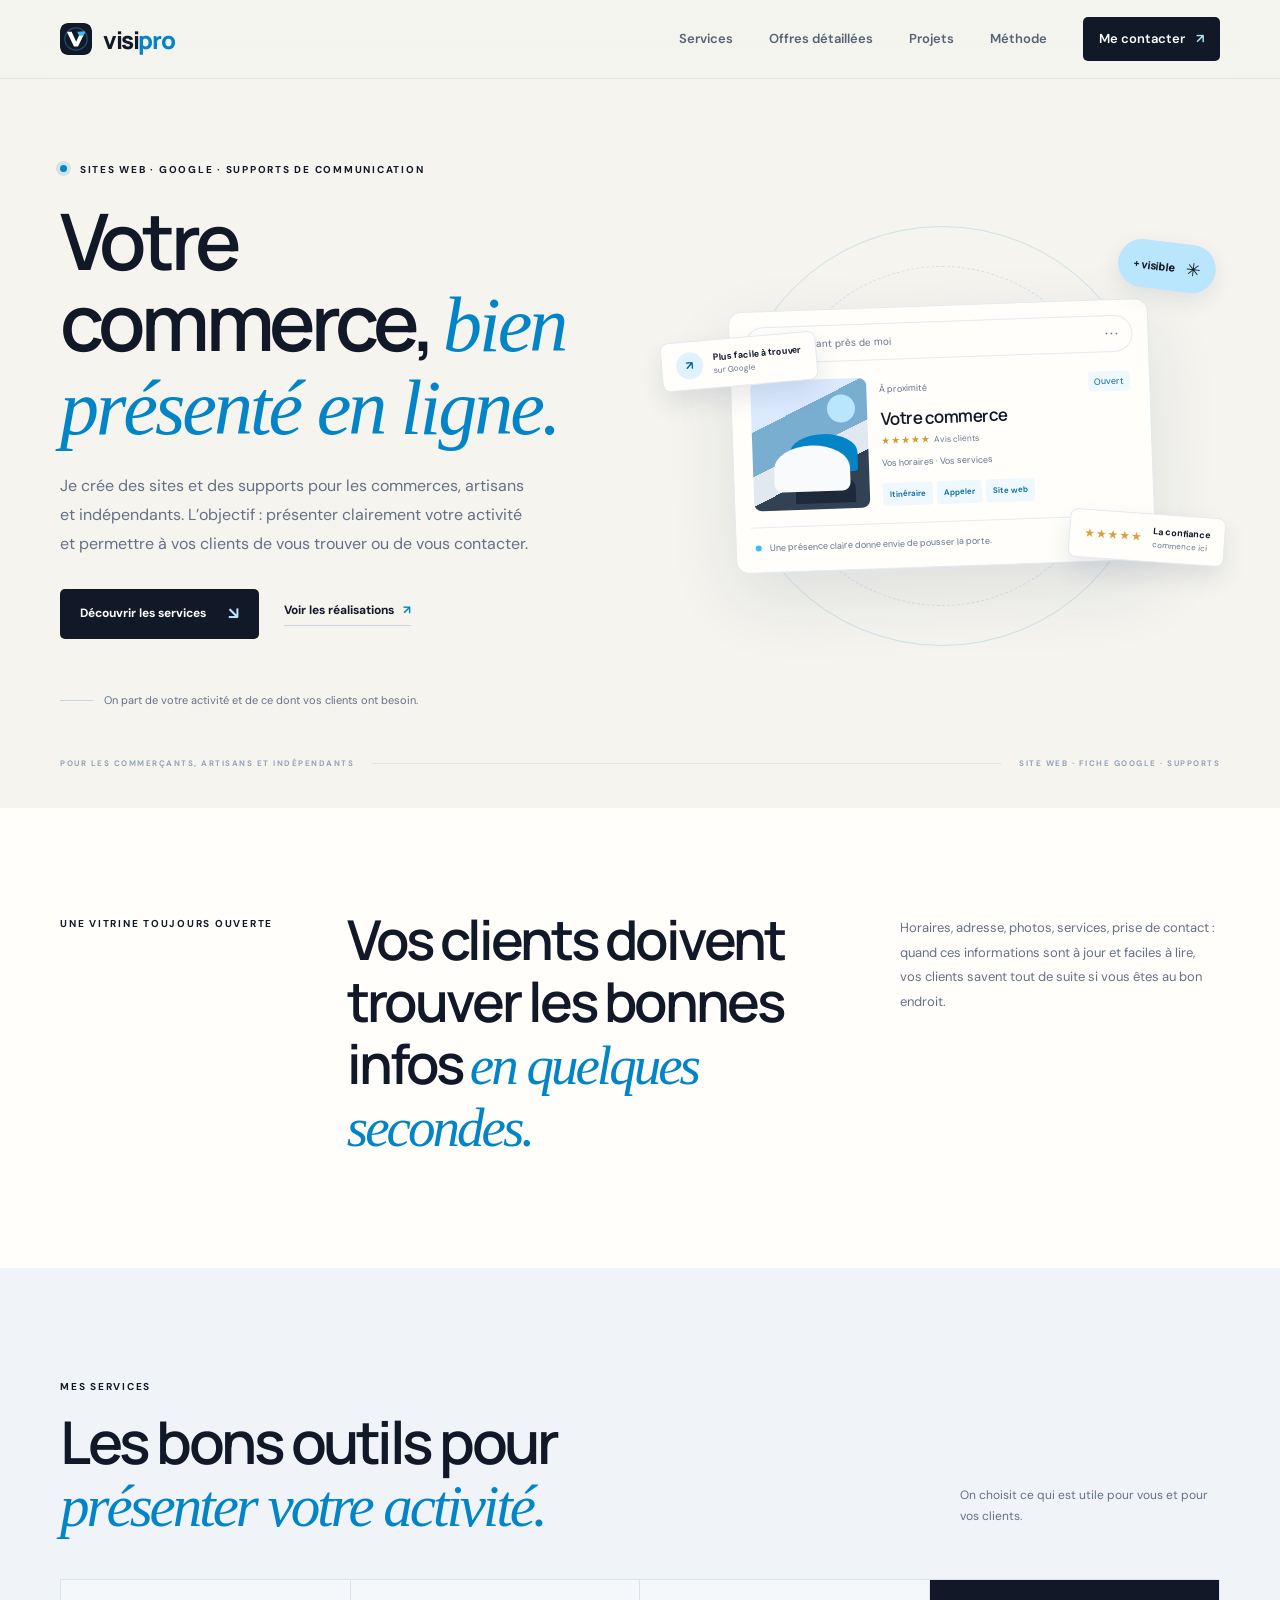
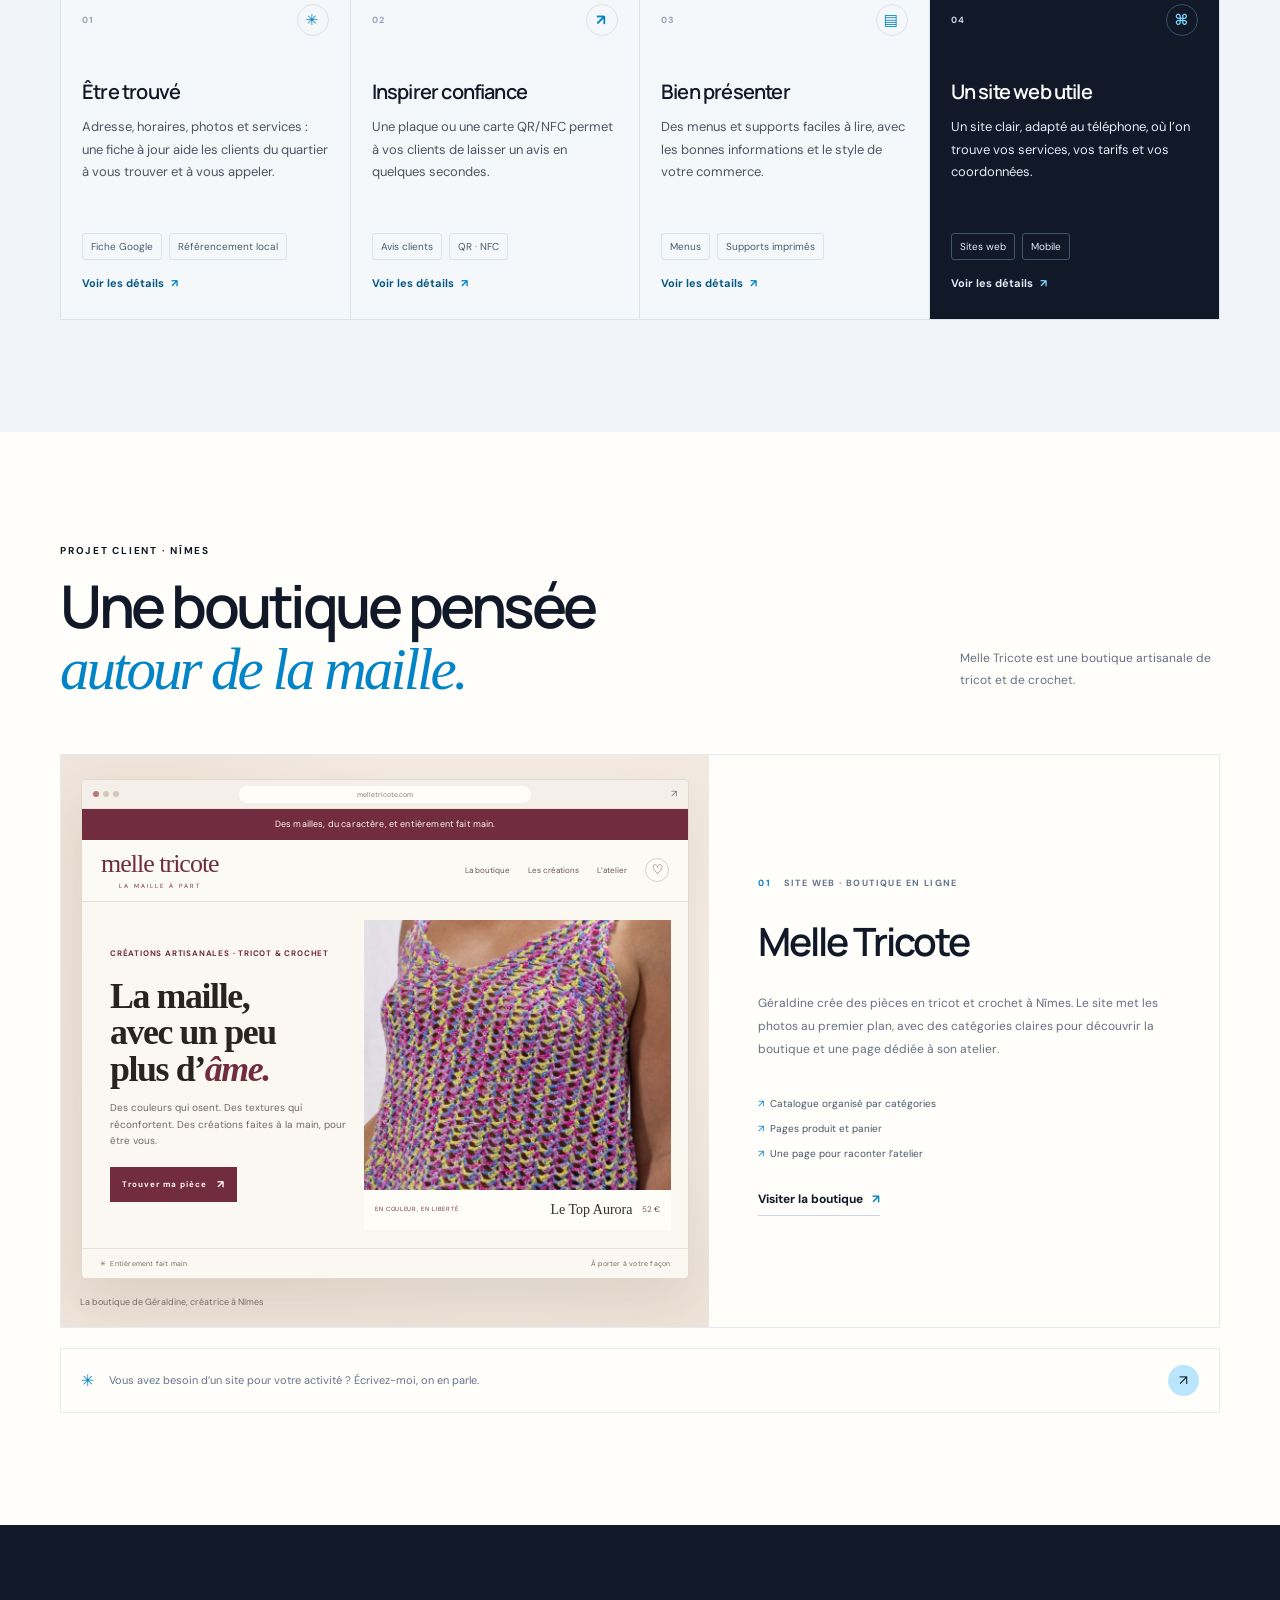
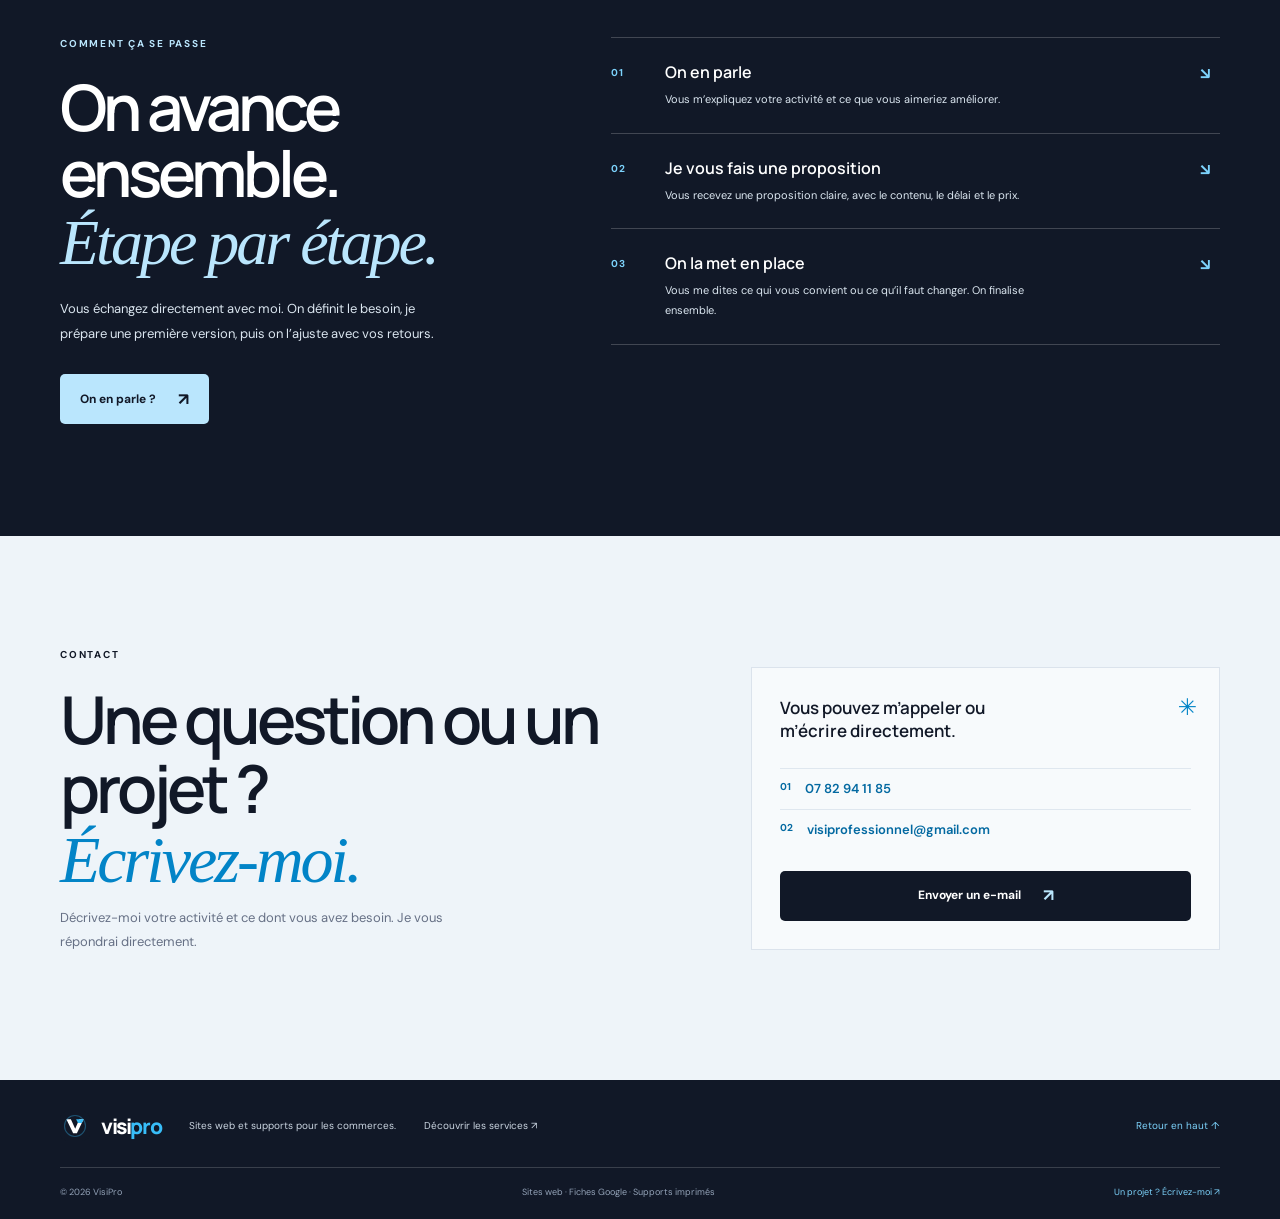
==== commit f5540a13: "V1.5 - services détaillés" ====
--- a/index.html
+++ b/index.html
@@ -18,7 +18,7 @@
 <header class="site-header"><div class="container nav-wrap">
   <a class="brand" href="#accueil" aria-label="VisiPro, accueil"><img class="brand-logo" src="assets/visipro-logo.svg" alt=""><span>visi<span class="brand-accent">pro</span></span></a>
   <button class="menu-toggle" type="button" aria-expanded="false" aria-controls="main-nav" aria-label="Ouvrir le menu"><span></span><span></span></button>
-  <nav id="main-nav" class="main-nav" aria-label="Navigation principale"><a href="#services">Services</a><a href="#projets">Projets</a><a href="#methode">Méthode</a><a class="nav-cta" href="#contact">Me contacter <span>↗</span></a></nav>
+  <nav id="main-nav" class="main-nav" aria-label="Navigation principale"><a href="#services">Services</a><a href="services.html">Offres détaillées</a><a href="#projets">Projets</a><a href="#methode">Méthode</a><a class="nav-cta" href="#contact">Me contacter <span>↗</span></a></nav>
 </div></header>
 <main id="contenu">
 <section class="hero section" id="accueil"><div class="container hero-grid">
@@ -43,10 +43,10 @@
 <section class="services section" id="services"><div class="container">
   <div class="section-heading reveal"><div><p class="eyebrow">Mes services</p><h2>Les bons outils pour <em>présenter votre activité.</em></h2></div><p>On choisit ce qui est utile pour vous et pour vos clients.</p></div>
   <div class="service-grid">
-    <article class="service-card reveal"><div class="service-number">01 <span>✳</span></div><h3>Être trouvé</h3><p>Adresse, horaires, photos et services : une fiche à jour aide les clients du quartier à vous trouver et à vous appeler.</p><div class="service-tags"><span>Fiche Google</span><span>Référencement local</span></div></article>
-    <article class="service-card reveal"><div class="service-number">02 <span>↗</span></div><h3>Inspirer confiance</h3><p>Une plaque ou une carte QR/NFC permet à vos clients de laisser un avis en quelques secondes.</p><div class="service-tags"><span>Avis clients</span><span>QR · NFC</span></div></article>
-    <article class="service-card reveal"><div class="service-number">03 <span>▤</span></div><h3>Bien présenter</h3><p>Des menus et supports faciles à lire, avec les bonnes informations et le style de votre commerce.</p><div class="service-tags"><span>Menus</span><span>Supports imprimés</span></div></article>
-    <article class="service-card service-card-dark reveal"><div class="service-number">04 <span>⌘</span></div><h3>Un site web utile</h3><p>Un site clair, adapté au téléphone, où l’on trouve vos services, vos tarifs et vos coordonnées.</p><div class="service-tags"><span>Sites web</span><span>Mobile</span></div></article>
+    <article class="service-card reveal"><div class="service-number">01 <span>✳</span></div><h3>Être trouvé</h3><p>Adresse, horaires, photos et services : une fiche à jour aide les clients du quartier à vous trouver et à vous appeler.</p><div class="service-tags"><span>Fiche Google</span><span>Référencement local</span></div><a class="service-more" href="services.html#fiche-google">Voir les détails <span>↗</span></a></article>
+    <article class="service-card reveal"><div class="service-number">02 <span>↗</span></div><h3>Inspirer confiance</h3><p>Une plaque ou une carte QR/NFC permet à vos clients de laisser un avis en quelques secondes.</p><div class="service-tags"><span>Avis clients</span><span>QR · NFC</span></div><a class="service-more" href="services.html#plaques-avis">Voir les détails <span>↗</span></a></article>
+    <article class="service-card reveal"><div class="service-number">03 <span>▤</span></div><h3>Bien présenter</h3><p>Des menus et supports faciles à lire, avec les bonnes informations et le style de votre commerce.</p><div class="service-tags"><span>Menus</span><span>Supports imprimés</span></div><a class="service-more" href="services.html#supports-restaurant">Voir les détails <span>↗</span></a></article>
+    <article class="service-card service-card-dark reveal"><div class="service-number">04 <span>⌘</span></div><h3>Un site web utile</h3><p>Un site clair, adapté au téléphone, où l’on trouve vos services, vos tarifs et vos coordonnées.</p><div class="service-tags"><span>Sites web</span><span>Mobile</span></div><a class="service-more" href="services.html#sites-web">Voir les détails <span>↗</span></a></article>
   </div>
 </div></section>
 
@@ -77,5 +77,5 @@
   <div class="contact-card"><span class="contact-spark">✳</span><p>Vous pouvez m’appeler ou m’écrire directement.</p><div class="contact-detail"><span>01</span><a href="tel:+33782941185">07 82 94 11 85</a></div><div class="contact-detail"><span>02</span><a href="mailto:visiprofessionnel@gmail.com">visiprofessionnel@gmail.com</a></div><a class="button button-dark contact-button" href="mailto:visiprofessionnel@gmail.com">Envoyer un e-mail <span>↗</span></a></div>
 </div></section>
 </main>
-<footer class="site-footer"><div class="container footer-main"><a class="brand brand-footer" href="#accueil"><img class="brand-logo" src="assets/visipro-logo.svg" alt=""><span>visi<span class="brand-accent">pro</span></span></a><p>Sites web et supports pour les commerces.</p><a class="footer-top" href="#accueil">Retour en haut ↑</a></div><div class="container footer-bottom"><span>© <span id="year"></span> VisiPro</span><span>Sites web · Fiches Google · Supports imprimés</span><a href="#contact">Un projet ? Écrivez-moi ↗</a></div></footer>
+<footer class="site-footer"><div class="container footer-main"><a class="brand brand-footer" href="#accueil"><img class="brand-logo" src="assets/visipro-logo.svg" alt=""><span>visi<span class="brand-accent">pro</span></span></a><p>Sites web et supports pour les commerces.</p><a class="footer-services" href="services.html">Découvrir les services ↗</a><a class="footer-top" href="#accueil">Retour en haut ↑</a></div><div class="container footer-bottom"><span>© <span id="year"></span> VisiPro</span><span>Sites web · Fiches Google · Supports imprimés</span><a href="#contact">Un projet ? Écrivez-moi ↗</a></div></footer>
 </body></html>
--- a/styles.css
+++ b/styles.css
@@ -1,23 +1,23 @@
-:root{--paper:#f5f4ef;--white:#fffefa;--ink:#1d2821;--muted:#687169;--line:#dfe2d9;--green:#557d5e;--dark:#304c38;--lime:#d6f071;--peach:#f1b28e;--serif:Georgia,"Times New Roman",serif;--sans:"DM Sans",Inter,system-ui,-apple-system,"Segoe UI",sans-serif;--display:Manrope,var(--sans);--container:1160px}
+:root{--paper:#f5f4ef;--white:#fffefa;--ink:#111827;--muted:#667085;--line:#dfe5ec;--brand-blue:#0284c7;--dark:#111827;--accent-light:#bae6fd;--serif:Georgia,"Times New Roman",serif;--sans:"DM Sans",Inter,system-ui,-apple-system,"Segoe UI",sans-serif;--display:Manrope,var(--sans);--container:1160px}
 *{box-sizing:border-box}html{scroll-behavior:smooth;scroll-padding-top:88px}body{margin:0;background:var(--paper);color:var(--ink);font:16px/1.6 var(--sans);-webkit-font-smoothing:antialiased}a{color:inherit;text-decoration:none}button{font:inherit}.container{width:min(var(--container),calc(100% - 64px));margin-inline:auto}.section{padding:112px 0}.skip-link{position:absolute;top:-60px;left:16px;z-index:10;padding:12px 18px;color:white;background:var(--ink)}.skip-link:focus{top:16px}
-.site-header{position:sticky;top:0;z-index:8;background:rgba(245,244,239,.91);backdrop-filter:blur(18px);border-bottom:1px solid rgba(29,40,33,.07)}.nav-wrap{min-height:78px;display:flex;align-items:center;justify-content:space-between}.brand{display:inline-flex;align-items:center;gap:11px;font:800 24px var(--display);letter-spacing:-1.4px}.brand-accent{color:var(--green)}.brand-mark{position:relative;display:inline-block;width:28px;height:28px}.brand-mark i{position:absolute;width:9px;height:9px;border-radius:3px;background:var(--green);transform:rotate(45deg)}.brand-mark i:first-child{top:1px;left:10px}.brand-mark i:nth-child(2){top:10px;left:1px;background:var(--lime)}.brand-mark i:nth-child(3){top:10px;left:19px;background:var(--peach)}
-.main-nav{display:flex;align-items:center;gap:36px;font-size:13px;font-weight:600}.main-nav>a:not(.nav-cta){color:#59635b;transition:color .2s}.main-nav>a:not(.nav-cta):hover{color:var(--dark)}.nav-cta{padding:12px 16px;background:var(--ink);color:white;border-radius:5px;transition:.2s}.nav-cta:hover,.button-dark:hover{background:var(--dark);transform:translateY(-2px)}.nav-cta span{margin-left:8px;color:var(--lime)}.menu-toggle{display:none;border:0;background:transparent;padding:8px}.menu-toggle span{display:block;width:23px;height:2px;margin:5px;background:var(--ink)}
-.hero{position:relative;padding:84px 0 38px;overflow:hidden}.hero-grid{display:grid;grid-template-columns:1fr 1.03fr;align-items:center;gap:64px;min-height:490px}.eyebrow{margin:0 0 23px;color:var(--dark);text-transform:uppercase;letter-spacing:1.75px;font-size:10px;line-height:1.4;font-weight:700}.eyebrow-dot{display:inline-block;width:7px;height:7px;margin:0 9px 1px 0;border-radius:50%;background:#83a777;box-shadow:0 0 0 4px #83a77726}.hero h1,.section-heading h2,.intro h2,.method h2,.contact h2{margin:0;font:600 clamp(48px,6.3vw,78px)/1.04 var(--display);letter-spacing:-4.8px}.hero h1 em,.section-heading h2 em,.intro h2 em,.method h2 em,.contact h2 em{font:italic 400 1em/1 var(--serif);letter-spacing:-3px;color:var(--green)}
-.hero-lead{max-width:480px;margin:25px 0 30px;color:var(--muted);font-size:16px;line-height:1.8}.hero-actions{display:flex;align-items:center;gap:25px;flex-wrap:wrap}.button{display:inline-flex;justify-content:center;align-items:center;gap:22px;min-height:50px;padding:0 20px;border-radius:5px;font-size:12px;font-weight:700;transition:transform .2s,background .2s}.button-dark{border:0;color:white;background:var(--ink);cursor:pointer}.button-dark span{color:var(--lime);font-size:17px}.text-link{font-size:12px;font-weight:700;border-bottom:1px solid #aeb8ac;padding-bottom:5px}.text-link span{color:var(--green);margin-left:6px}.text-link:hover{border-color:var(--green)}.hero-proof{display:flex;align-items:center;gap:11px;margin-top:53px}.proof-line{width:33px;height:1px;background:#9ba59b}.hero-proof p{margin:0;font-size:11px;color:#727b73}
-.hero-art{position:relative;display:grid;min-height:430px;place-items:center}.art-orbit{position:absolute;border:1px solid #587d5e2b;border-radius:50%}.orbit-one{width:420px;height:420px}.orbit-two{width:340px;height:340px;border-style:dashed}.search-card{position:relative;z-index:2;width:min(420px,88%);padding:15px;border:1px solid #e7e8df;border-radius:13px;background:var(--white);box-shadow:0 26px 70px #28352a1f;transform:rotate(-2deg)}.search-top{display:flex;align-items:center;gap:10px;min-height:37px;padding:0 12px;border:1px solid #e9ebe5;border-radius:30px;color:#7b827b;font-size:10px}.search-symbol{font-size:22px;line-height:1;color:#7b927e}.search-filter{margin-left:auto;font-size:16px;letter-spacing:2px}.result-card{display:grid;grid-template-columns:116px 1fr;gap:13px;padding:17px 4px 16px;border-bottom:1px solid #eceee7}.result-photo{position:relative;min-height:130px;overflow:hidden;border-radius:8px;background:linear-gradient(155deg,#d8aa74 0 28%,#779273 28% 52%,#d9c6a3 52% 68%,#526852 68%)}.result-photo i{position:absolute;top:16px;right:12px;width:28px;height:28px;border-radius:50%;background:#f0ce92}.result-photo b{position:absolute;bottom:18px;left:21px;width:76px;height:46px;border-radius:50% 50% 8px 8px;background:#f4e4c9;box-shadow:12px -15px 0 -4px #a6593e,13px 20px 0 -8px #453d33}.result-info{padding-top:2px}.result-kicker{display:flex;justify-content:space-between;align-items:center;color:#81877f;font-size:9px}.result-open{padding:3px 6px;border-radius:3px;color:#58815f;background:#edf5e8}.result-info h2{margin:8px 0 3px;font:600 17px var(--display);letter-spacing:-.5px}.rating{font-size:10px}.rating>span{color:#d49a35;letter-spacing:1px}.rating b{font-size:10px}.rating small{color:#8a9088}.result-info p{margin:7px 0 12px;color:#80867e;font-size:9px}.result-pills{display:flex;gap:4px}.result-pills span{padding:5px 7px;color:#58725b;background:#f1f5ed;border-radius:3px;font-size:8px;font-weight:600}.card-footer{padding:13px 4px 2px;color:#7b837b;font-size:9px}.footer-dot{display:inline-block;width:6px;height:6px;margin-right:6px;border-radius:50%;background:#9eb47e}.art-sticker{position:absolute;z-index:3;top:21px;right:4px;display:flex;align-items:center;gap:10px;padding:12px 15px;border-radius:40px;background:var(--lime);font:800 11px var(--display);transform:rotate(7deg);box-shadow:0 8px 22px #4f63301f}.art-sticker b{font-size:18px}.floating-note{position:absolute;z-index:4;display:flex;align-items:center;gap:10px;padding:10px 14px;border:1px solid #e9e9e1;border-radius:8px;background:#fffefa;box-shadow:0 12px 24px #2432261a}.floating-note> b{display:grid;place-items:center;width:27px;height:27px;border-radius:50%;background:#ecf2e5;color:#62816a;font-size:12px}.floating-note strong,.floating-note small{display:block}.floating-note strong{font-size:9px}.floating-note small{color:#858c84;font-size:8px}.note-top{top:116px;left:-3px;transform:rotate(-5deg)}.note-bottom{right:-5px;bottom:89px;transform:rotate(4deg)}.note-bottom>b{width:auto;background:none;color:#d6a141;font-size:12px;letter-spacing:1px}.hero-bottom{display:flex;align-items:center;gap:18px;padding-top:48px;color:#8b918a;font-size:8px;font-weight:700;letter-spacing:1.5px}.hero-bottom-rule{height:1px;flex:1;background:#d9ddd4}
-.intro{padding:100px 0 112px;background:var(--white)}.intro-grid{display:grid;grid-template-columns:.7fr 1.45fr .9fr;align-items:start;gap:38px}.intro .eyebrow{margin-top:9px}.intro h2{max-width:600px;font-size:clamp(36px,4.4vw,55px);letter-spacing:-3px;line-height:1.13}.intro-grid>p:last-child{margin:8px 0 0;color:#707970;font-size:13px;line-height:1.9}
-.services{background:#eef0e9}.section-heading{display:flex;align-items:end;justify-content:space-between;gap:40px;margin-bottom:43px}.section-heading .eyebrow{margin-bottom:17px}.section-heading h2{max-width:650px;font-size:clamp(39px,4.7vw,59px);letter-spacing:-3.5px}.section-heading>p{max-width:260px;margin:0 0 8px;color:#727a72;font-size:12px;line-height:1.8}.service-grid{display:grid;grid-template-columns:repeat(4,1fr);border:1px solid #d9ddd5}.service-card{min-height:293px;padding:24px 21px;border-right:1px solid #d9ddd5;background:#ffffff57;transition:transform .25s,background .25s}.service-card:last-child{border-right:0}.service-card:hover{position:relative;z-index:1;background:white;transform:translateY(-5px);box-shadow:0 15px 35px #22312517}.service-card-dark{background:var(--dark);color:white}.service-card-dark:hover{background:#263d2d}.service-number{display:flex;align-items:center;justify-content:space-between;color:#8b938b;font-size:9px;letter-spacing:1.2px;font-weight:700}.service-number span{display:grid;width:32px;height:32px;place-items:center;border:1px solid #d8ddd4;border-radius:50%;color:var(--green);font-size:15px}.service-card-dark .service-number{color:#b9c4b9}.service-card-dark .service-number span{border-color:#536c57;color:var(--lime)}.service-card h3{margin:42px 0 11px;font:600 20px var(--display);letter-spacing:-.8px}.service-card p{min-height:80px;margin:0;color:#727c73;font-size:11px;line-height:1.8}.service-card-dark p{color:#d1d8d0}.service-tags{display:flex;flex-wrap:wrap;gap:5px;margin-top:17px}.service-tags span{padding:5px 7px;border:1px solid #dce0d9;border-radius:3px;color:#758076;font-size:8px}.service-card-dark .service-tags span{border-color:#5c755f;color:#dce5d9}
-.projects{background:var(--white)}.project-heading{margin-bottom:55px}.project-feature{display:grid;grid-template-columns:1.12fr .88fr;border:1px solid #e5e7df}.project-visual{position:relative;display:grid;min-height:440px;place-items:center;overflow:hidden;background:#e8eadf}.project-shop:before,.project-shop:after{position:absolute;content:"";border:1px solid #364c3721;border-radius:50%}.project-shop:before{width:440px;height:440px}.project-shop:after{width:340px;height:340px}.shop-window{position:relative;z-index:1;width:min(365px,77%);overflow:hidden;border:1px solid #39473a20;border-radius:9px;background:#fcfaf5;box-shadow:0 20px 60px #2c392c26;transform:rotate(-3deg)}.shop-bar{display:flex;align-items:center;gap:4px;padding:9px 11px;border-bottom:1px solid #ecebe4;background:#f6f5ef}.shop-bar>span{width:6px;height:6px;border-radius:50%;background:#d3d6cd}.shop-bar small{margin:0 auto;color:#a2a59e;font-size:7px}.shop-content{padding:23px 24px 20px;text-align:center}.shop-content>strong{display:block;font:italic 25px var(--serif);color:#463b33}.shop-content>small{display:block;margin-top:2px;color:#9a8774;font-size:8px}.shop-product-row{display:grid;grid-template-columns:repeat(3,1fr);gap:7px;margin:18px 0 15px}.shop-product-row i{position:relative;height:126px;overflow:hidden;border-radius:5px;background:#d5b7a5;text-align:left;font:7px var(--sans);padding:104px 8px 0;color:#51473b}.shop-product-row i:before{position:absolute;top:20px;left:50%;width:47px;height:60px;content:"";border-radius:45% 45% 35% 35%;background:repeating-linear-gradient(0deg,#bd886c 0 3px,#d7b39b 3px 6px);transform:translateX(-50%) rotate(-8deg)}.shop-product-row .product-two{background:#aeb5a0}.shop-product-row .product-two:before{background:repeating-linear-gradient(0deg,#788a73 0 3px,#aab49e 3px 6px);transform:translateX(-50%) rotate(6deg)}.shop-product-row .product-three{background:#dfc99f}.shop-product-row .product-three:before{background:repeating-linear-gradient(0deg,#bf9f6c 0 3px,#ddc99c 3px 6px);transform:translateX(-50%) rotate(-3deg)}.shop-link{color:#5a775c;font-size:7px;letter-spacing:1px;font-weight:700}.shop-link b{margin-left:6px;color:#b3895a}.visual-caption{position:absolute;bottom:17px;left:19px;color:#7b857a;font-size:9px}.project-details{display:flex;flex-direction:column;justify-content:center;padding:54px 49px}.project-label{color:#7b877c;font-size:9px;font-weight:700;letter-spacing:1.4px}.project-label span{margin-right:9px;color:var(--green)}.project-details h3{margin:15px 0 12px;font:600 39px var(--display);letter-spacing:-2px}.project-description{max-width:390px;color:#6f786f;font-size:12px;line-height:1.9}.project-list{display:grid;gap:9px;margin:24px 0 28px;padding:0;list-style:none;color:#59665b;font-size:10px}.project-list li:first-letter{color:#719073}.project-details .text-link{align-self:flex-start}.project-note{display:flex;align-items:center;gap:15px;margin-top:20px;padding:16px 20px;border:1px solid #e6e8e0}.project-note>span{color:#79936e}.project-note p{flex:1;margin:0;color:#768076;font-size:11px}.project-note>a{display:grid;width:31px;height:31px;place-items:center;border-radius:50%;background:var(--lime);font-size:14px}
-.method{background:var(--dark);color:white}.method-grid{display:grid;grid-template-columns:.85fr 1.15fr;gap:100px}.method .eyebrow{color:#c1d9a0}.method h2{font-size:clamp(45px,5.1vw,64px);letter-spacing:-4px}.method h2 em{color:var(--lime)}.method-intro>p:not(.eyebrow){max-width:390px;margin:22px 0 28px;color:#d1dad0;font-size:13px;line-height:1.9}.button-light{color:var(--ink);background:var(--lime)}.button-light:hover{background:#e3f99b;transform:translateY(-2px)}.button-light span{font-size:17px}.method-steps{border-top:1px solid #ffffff33}.step{display:grid;grid-template-columns:39px 1fr 20px;gap:15px;align-items:start;padding:23px 0;border-bottom:1px solid #ffffff33}.step>span{padding-top:4px;color:#b9d28f;font-size:10px;font-weight:700;letter-spacing:1px}.step h3{margin:0 0 7px;font:600 16px var(--display)}.step p{max-width:400px;margin:0;color:#ced8ce;font-size:11px;line-height:1.8}.step>b{color:#b9d28f}
-.contact{background:#e9ece3}.contact-wrap{display:grid;grid-template-columns:1fr .78fr;gap:90px;align-items:center}.contact h2{font-size:clamp(42px,5.3vw,66px);letter-spacing:-4px}.contact-copy>p:last-child{max-width:420px;color:#727b72;font-size:13px;line-height:1.9}.contact-card{position:relative;padding:28px;border:1px solid #d7ddd2;background:#ffffff8c}.contact-spark{position:absolute;top:21px;right:22px;color:#89a16e;font-size:23px}.contact-card>p:first-of-type{max-width:255px;margin:0 0 25px;font:600 17px/1.4 var(--display)}.contact-detail{display:flex;gap:14px;padding:10px 0;border-top:1px solid #e0e4dc;font-size:10px}.contact-detail span:first-child{color:#81957b;font-size:9px;font-weight:700}.contact-button{width:100%;margin-top:20px}.contact-help{min-height:34px;margin:11px 0 0;color:#818a80;font-size:9px;line-height:1.6}
-.site-footer{padding:31px 0 20px;color:#e9eee7;background:#202c23}.footer-main{display:flex;align-items:center;gap:28px;padding-bottom:26px}.brand-footer{color:white;font-size:21px}.brand-footer .brand-accent{color:var(--lime)}.brand-footer .brand-mark i:first-child{background:var(--lime)}.footer-main>p{margin:0;color:#aeb9ad;font-size:10px}.footer-top{margin-left:auto;color:#d6e4c5;font-size:10px}.footer-bottom{display:flex;justify-content:space-between;gap:20px;padding-top:17px;border-top:1px solid #ffffff26;color:#9ca99c;font-size:9px}.footer-bottom a{color:#d3e6ba}
+.site-header{position:sticky;top:0;z-index:8;background:rgba(245,244,239,.91);backdrop-filter:blur(18px);border-bottom:1px solid rgba(17,24,39,.08)}.nav-wrap{min-height:78px;display:flex;align-items:center;justify-content:space-between}.brand{display:inline-flex;align-items:center;gap:11px;font:800 24px var(--display);letter-spacing:-1.4px}.brand-accent{color:var(--brand-blue)}
+.main-nav{display:flex;align-items:center;gap:36px;font-size:13px;font-weight:600}.main-nav>a:not(.nav-cta){color:#556273;transition:color .2s}.main-nav>a:not(.nav-cta):hover{color:var(--dark)}.nav-cta{padding:12px 16px;background:var(--ink);color:white;border-radius:5px;transition:.2s}.nav-cta:hover,.button-dark:hover{background:var(--dark);transform:translateY(-2px)}.nav-cta span{margin-left:8px;color:var(--accent-light)}.menu-toggle{display:none;border:0;background:transparent;padding:8px}.menu-toggle span{display:block;width:23px;height:2px;margin:5px;background:var(--ink)}
+.hero{position:relative;padding:84px 0 38px;overflow:hidden}.hero-grid{display:grid;grid-template-columns:1fr 1.03fr;align-items:center;gap:64px;min-height:490px}.eyebrow{margin:0 0 23px;color:var(--dark);text-transform:uppercase;letter-spacing:1.75px;font-size:10px;line-height:1.4;font-weight:700}.eyebrow-dot{display:inline-block;width:7px;height:7px;margin:0 9px 1px 0;border-radius:50%;background:#0284c7;box-shadow:0 0 0 4px #0284c726}.hero h1,.section-heading h2,.intro h2,.method h2,.contact h2{margin:0;font:600 clamp(48px,6.3vw,78px)/1.04 var(--display);letter-spacing:-4.8px}.hero h1 em,.section-heading h2 em,.intro h2 em,.method h2 em,.contact h2 em{font:italic 400 1em/1 var(--serif);letter-spacing:-3px;color:var(--brand-blue)}
+.hero-lead{max-width:480px;margin:25px 0 30px;color:var(--muted);font-size:16px;line-height:1.8}.hero-actions{display:flex;align-items:center;gap:25px;flex-wrap:wrap}.button{display:inline-flex;justify-content:center;align-items:center;gap:22px;min-height:50px;padding:0 20px;border-radius:5px;font-size:12px;font-weight:700;transition:transform .2s,background .2s}.button-dark{border:0;color:white;background:var(--ink);cursor:pointer}.button-dark span{color:var(--accent-light);font-size:17px}.text-link{font-size:12px;font-weight:700;border-bottom:1px solid #cbd5e1;padding-bottom:5px}.text-link span{color:var(--brand-blue);margin-left:6px}.text-link:hover{border-color:var(--brand-blue)}.hero-proof{display:flex;align-items:center;gap:11px;margin-top:53px}.proof-line{width:33px;height:1px;background:#cbd5e1}.hero-proof p{margin:0;font-size:11px;color:#667085}
+.hero-art{position:relative;display:grid;min-height:430px;place-items:center}.art-orbit{position:absolute;border:1px solid #0284c72b;border-radius:50%}.orbit-one{width:420px;height:420px}.orbit-two{width:340px;height:340px;border-style:dashed}.search-card{position:relative;z-index:2;width:min(420px,88%);padding:15px;border:1px solid #e3eaf1;border-radius:13px;background:var(--white);box-shadow:0 26px 70px #172b4d1a;transform:rotate(-2deg)}.search-top{display:flex;align-items:center;gap:10px;min-height:37px;padding:0 12px;border:1px solid #e3eaf1;border-radius:30px;color:#64748b;font-size:10px}.search-symbol{font-size:22px;line-height:1;color:#0369a1}.search-filter{margin-left:auto;font-size:16px;letter-spacing:2px}.result-card{display:grid;grid-template-columns:116px 1fr;gap:13px;padding:17px 4px 16px;border-bottom:1px solid #e5ebf2}.result-photo{position:relative;min-height:130px;overflow:hidden;border-radius:8px;background:linear-gradient(155deg,#dbeafe 0 28%,#7aaed0 28% 52%,#e2e8f0 52% 68%,#334155 68%)}.result-photo i{position:absolute;top:16px;right:12px;width:28px;height:28px;border-radius:50%;background:#bae6fd}.result-photo b{position:absolute;bottom:18px;left:21px;width:76px;height:46px;border-radius:50% 50% 8px 8px;background:#f8fafc;box-shadow:12px -15px 0 -4px #0284c7,13px 20px 0 -8px #1e293b}.result-info{padding-top:2px}.result-kicker{display:flex;justify-content:space-between;align-items:center;color:#64748b;font-size:9px}.result-open{padding:3px 6px;border-radius:3px;color:#0369a1;background:#eff8fc}.result-info h2{margin:8px 0 3px;font:600 17px var(--display);letter-spacing:-.5px}.rating{font-size:10px}.rating>span{color:#d49a35;letter-spacing:1px}.rating b{font-size:10px}.rating small{color:#64748b}.result-info p{margin:7px 0 12px;color:#64748b;font-size:9px}.result-pills{display:flex;gap:4px}.result-pills span{padding:5px 7px;color:#0369a1;background:#eff8fc;border-radius:3px;font-size:8px;font-weight:600}.card-footer{padding:13px 4px 2px;color:#64748b;font-size:9px}.footer-dot{display:inline-block;width:6px;height:6px;margin-right:6px;border-radius:50%;background:#38bdf8}.art-sticker{position:absolute;z-index:3;top:21px;right:4px;display:flex;align-items:center;gap:10px;padding:12px 15px;border-radius:40px;background:var(--accent-light);font:800 11px var(--display);transform:rotate(7deg);box-shadow:0 8px 22px #172b4d18}.art-sticker b{font-size:18px}.floating-note{position:absolute;z-index:4;display:flex;align-items:center;gap:10px;padding:10px 14px;border:1px solid #e3eaf1;border-radius:8px;background:#fffefa;box-shadow:0 12px 24px #172b4d1a}.floating-note> b{display:grid;place-items:center;width:27px;height:27px;border-radius:50%;background:#e0f2fe;color:#0369a1;font-size:12px}.floating-note strong,.floating-note small{display:block}.floating-note strong{font-size:9px}.floating-note small{color:#64748b;font-size:8px}.note-top{top:116px;left:-3px;transform:rotate(-5deg)}.note-bottom{right:-5px;bottom:89px;transform:rotate(4deg)}.note-bottom>b{width:auto;background:none;color:#d6a141;font-size:12px;letter-spacing:1px}.hero-bottom{display:flex;align-items:center;gap:18px;padding-top:48px;color:#94a3b8;font-size:8px;font-weight:700;letter-spacing:1.5px}.hero-bottom-rule{height:1px;flex:1;background:#dbe3ec}
+.intro{padding:100px 0 112px;background:var(--white)}.intro-grid{display:grid;grid-template-columns:.7fr 1.45fr .9fr;align-items:start;gap:38px}.intro .eyebrow{margin-top:9px}.intro h2{max-width:600px;font-size:clamp(36px,4.4vw,55px);letter-spacing:-3px;line-height:1.13}.intro-grid>p:last-child{margin:8px 0 0;color:#667085;font-size:13px;line-height:1.9}
+.services{background:#f0f4f8}.section-heading{display:flex;align-items:end;justify-content:space-between;gap:40px;margin-bottom:43px}.section-heading .eyebrow{margin-bottom:17px}.section-heading h2{max-width:650px;font-size:clamp(39px,4.7vw,59px);letter-spacing:-3.5px}.section-heading>p{max-width:260px;margin:0 0 8px;color:#667085;font-size:12px;line-height:1.8}.service-grid{display:grid;grid-template-columns:repeat(4,1fr);border:1px solid #dbe3ec}.service-card{min-height:293px;padding:24px 21px;border-right:1px solid #dbe3ec;background:#ffffff57;transition:transform .25s,background .25s}.service-card:last-child{border-right:0}.service-card:hover{position:relative;z-index:1;background:white;transform:translateY(-5px);box-shadow:0 15px 35px #172b4d16}.service-card-dark{background:var(--dark);color:white}.service-card-dark:hover{background:#0d2b45}.service-number{display:flex;align-items:center;justify-content:space-between;color:#94a3b8;font-size:9px;letter-spacing:1.2px;font-weight:700}.service-number span{display:grid;width:32px;height:32px;place-items:center;border:1px solid #dbe3ec;border-radius:50%;color:var(--brand-blue);font-size:15px}.service-card-dark .service-number{color:#cbd5e1}.service-card-dark .service-number span{border-color:#35516a;color:var(--accent-light)}.service-card h3{margin:42px 0 11px;font:600 20px var(--display);letter-spacing:-.8px}.service-card p{min-height:80px;margin:0;color:#526174;font-size:11px;line-height:1.8}.service-card-dark p{color:#dbe6f0}.service-tags{display:flex;flex-wrap:wrap;gap:5px;margin-top:17px}.service-tags span{padding:5px 7px;border:1px solid #dbe3ec;border-radius:3px;color:#526174;font-size:8px}.service-card-dark .service-tags span{border-color:#40566d;color:#e0edf7}
+.projects{background:var(--white)}.project-heading{margin-bottom:55px}.project-feature{display:grid;grid-template-columns:1.12fr .88fr;border:1px solid #e3eaf1}.project-visual{position:relative;display:grid;min-height:440px;place-items:center;overflow:hidden;background:#f0f4f8}.project-shop:before,.project-shop:after{position:absolute;content:"";border:1px solid #0284c721;border-radius:50%}.project-shop:before{width:440px;height:440px}.project-shop:after{width:340px;height:340px}.visual-caption{position:absolute;bottom:17px;left:19px;color:#64748b;font-size:9px}.project-details{display:flex;flex-direction:column;justify-content:center;padding:54px 49px}.project-label{color:#64748b;font-size:9px;font-weight:700;letter-spacing:1.4px}.project-label span{margin-right:9px;color:var(--brand-blue)}.project-details h3{margin:15px 0 12px;font:600 39px var(--display);letter-spacing:-2px}.project-description{max-width:390px;color:#667085;font-size:12px;line-height:1.9}.project-list{display:grid;gap:9px;margin:24px 0 28px;padding:0;list-style:none;color:#475569;font-size:10px}.project-list li:first-letter{color:#0284c7}.project-details .text-link{align-self:flex-start}.project-note{display:flex;align-items:center;gap:15px;margin-top:20px;padding:16px 20px;border:1px solid #e3eaf1}.project-note>span{color:#0284c7}.project-note p{flex:1;margin:0;color:#64748b;font-size:11px}.project-note>a{display:grid;width:31px;height:31px;place-items:center;border-radius:50%;background:var(--accent-light);font-size:14px}
+.method{background:var(--dark);color:white}.method-grid{display:grid;grid-template-columns:.85fr 1.15fr;gap:100px}.method .eyebrow{color:#bae6fd}.method h2{font-size:clamp(45px,5.1vw,64px);letter-spacing:-4px}.method h2 em{color:var(--accent-light)}.method-intro>p:not(.eyebrow){max-width:390px;margin:22px 0 28px;color:#dbe6f0;font-size:13px;line-height:1.9}.button-light{color:var(--ink);background:var(--accent-light)}.button-light:hover{background:#e0f2fe;transform:translateY(-2px)}.button-light span{font-size:17px}.method-steps{border-top:1px solid #ffffff33}.step{display:grid;grid-template-columns:39px 1fr 20px;gap:15px;align-items:start;padding:23px 0;border-bottom:1px solid #ffffff33}.step>span{padding-top:4px;color:#7dd3fc;font-size:10px;font-weight:700;letter-spacing:1px}.step h3{margin:0 0 7px;font:600 16px var(--display)}.step p{max-width:400px;margin:0;color:#dbe6f0;font-size:11px;line-height:1.8}.step>b{color:#7dd3fc}
+.contact{background:#eef4f9}.contact-wrap{display:grid;grid-template-columns:1fr .78fr;gap:90px;align-items:center}.contact h2{font-size:clamp(42px,5.3vw,66px);letter-spacing:-4px}.contact-copy>p:last-child{max-width:420px;color:#667085;font-size:13px;line-height:1.9}.contact-card{position:relative;padding:28px;border:1px solid #dbe3ec;background:#ffffff8c}.contact-spark{position:absolute;top:21px;right:22px;color:#0284c7;font-size:23px}.contact-card>p:first-of-type{max-width:255px;margin:0 0 25px;font:600 17px/1.4 var(--display)}.contact-detail{display:flex;gap:14px;padding:10px 0;border-top:1px solid #dfe7ef;font-size:10px}.contact-detail span:first-child{color:#0369a1;font-size:9px;font-weight:700}.contact-button{width:100%;margin-top:20px}.contact-help{min-height:34px;margin:11px 0 0;color:#64748b;font-size:9px;line-height:1.6}
+.site-footer{padding:31px 0 20px;color:#f8fafc;background:#111827}.footer-main{display:flex;align-items:center;gap:28px;padding-bottom:26px}.brand-footer{color:white;font-size:21px}.brand-footer .brand-accent{color:#38bdf8}.footer-main>p{margin:0;color:#cbd5e1;font-size:10px}.footer-top{margin-left:auto;color:#7dd3fc;font-size:10px}.footer-bottom{display:flex;justify-content:space-between;gap:20px;padding-top:17px;border-top:1px solid #ffffff2b;color:#94a3b8;font-size:9px}.footer-bottom a{color:#7dd3fc}.footer-top:hover,.footer-bottom a:hover{color:#ffffff}
 .reveal{opacity:0;transform:translateY(16px);transition:opacity .65s ease,transform .65s ease}.reveal.is-visible{opacity:1;transform:translateY(0)}
 @media(max-width:980px){.hero-grid{gap:25px}.hero h1{font-size:clamp(47px,7vw,66px);letter-spacing:-3.7px}.hero-art{min-height:375px}.orbit-one{width:360px;height:360px}.orbit-two{width:290px;height:290px}.search-card{width:92%}.result-card{grid-template-columns:94px 1fr}.service-card{padding:20px 16px}.service-card h3{font-size:17px}.service-card p{min-height:100px}.method-grid{gap:50px}.contact-wrap{gap:50px}}
-@media(max-width:720px){.container{width:min(100% - 40px,var(--container))}.section{padding:78px 0}.nav-wrap{min-height:68px}.menu-toggle{display:block;z-index:2;cursor:pointer}.main-nav{position:absolute;top:68px;right:0;left:0;display:none;flex-direction:column;align-items:stretch;gap:0;padding:10px 20px 20px;border-bottom:1px solid var(--line);background:var(--paper)}.main-nav.is-open{display:flex}.main-nav a{padding:13px 8px}.main-nav .nav-cta{margin-top:7px;text-align:center}.hero{padding-top:56px}.hero-grid{grid-template-columns:1fr;gap:22px}.hero h1{max-width:560px;font-size:clamp(50px,13vw,74px)}.hero-lead{max-width:520px;margin-top:18px;font-size:14px}.hero-proof{margin-top:34px}.hero-art{min-height:350px;margin:0 -5px}.search-card{width:min(420px,87%)}.art-sticker{top:10px;right:4px}.note-top{left:0;top:70px}.note-bottom{right:0;bottom:52px}.hero-bottom{flex-wrap:wrap;gap:10px;padding-top:25px;font-size:7px}.hero-bottom-rule{flex-basis:100%;order:2}.intro{padding:70px 0}.intro-grid{grid-template-columns:1fr;gap:13px}.intro .eyebrow{margin-bottom:7px}.intro h2{font-size:42px}.intro-grid>p:last-child{max-width:520px}.section-heading{align-items:start;flex-direction:column;gap:14px;margin-bottom:30px}.section-heading h2{font-size:43px}.section-heading>p{max-width:390px}.service-grid{grid-template-columns:repeat(2,1fr)}.service-card{min-height:255px;border-bottom:1px solid #d9ddd5}.service-card:nth-child(2){border-right:0}.service-card:nth-child(3),.service-card:nth-child(4){border-bottom:0}.service-card p{min-height:74px}.project-feature{grid-template-columns:1fr}.project-visual{min-height:370px}.project-details{padding:34px 28px 38px}.project-details h3{font-size:34px}.method-grid{grid-template-columns:1fr;gap:45px}.method h2{font-size:54px}.contact-wrap{grid-template-columns:1fr;gap:30px}.contact h2{font-size:49px}.footer-main{flex-wrap:wrap;gap:13px 22px}.footer-main>p{flex-basis:100%;order:2}.footer-bottom{flex-wrap:wrap;gap:8px 18px}}
-@media(max-width:420px){.container{width:calc(100% - 32px)}.hero h1{font-size:48px;letter-spacing:-3px}.hero-actions{gap:17px}.hero-actions .button{width:100%}.hero-art{min-height:325px}.search-card{width:92%;padding:11px}.result-card{grid-template-columns:82px 1fr;gap:9px}.result-photo{min-height:120px}.result-info h2{font-size:15px}.result-pills span{padding:4px 5px;font-size:7px}.floating-note{padding:8px 10px}.note-bottom{bottom:37px}.service-grid{grid-template-columns:1fr}.service-card,.service-card:nth-child(2),.service-card:nth-child(3){min-height:auto;padding:20px;border-right:0;border-bottom:1px solid #d9ddd5}.service-card:last-child{border-bottom:0}.service-card h3{margin-top:27px}.service-card p{min-height:0}.shop-window{width:85%}.project-visual{min-height:330px}.shop-content{padding:20px 16px}.shop-product-row i{height:100px;padding-top:80px}.contact-card{padding:23px 18px}}
+@media(max-width:720px){.container{width:min(100% - 40px,var(--container))}.section{padding:78px 0}.nav-wrap{min-height:68px}.menu-toggle{display:block;z-index:2;cursor:pointer}.main-nav{position:absolute;top:68px;right:0;left:0;display:none;flex-direction:column;align-items:stretch;gap:0;padding:10px 20px 20px;border-bottom:1px solid var(--line);background:var(--paper)}.main-nav.is-open{display:flex}.main-nav a{padding:13px 8px}.main-nav .nav-cta{margin-top:7px;text-align:center}.hero{padding-top:56px}.hero-grid{grid-template-columns:1fr;gap:22px}.hero h1{max-width:560px;font-size:clamp(50px,13vw,74px)}.hero-lead{max-width:520px;margin-top:18px;font-size:14px}.hero-proof{margin-top:34px}.hero-art{min-height:350px;margin:0 -5px}.search-card{width:min(420px,87%)}.art-sticker{top:10px;right:4px}.note-top{left:0;top:70px}.note-bottom{right:0;bottom:52px}.hero-bottom{flex-wrap:wrap;gap:10px;padding-top:25px;font-size:7px}.hero-bottom-rule{flex-basis:100%;order:2}.intro{padding:70px 0}.intro-grid{grid-template-columns:1fr;gap:13px}.intro .eyebrow{margin-bottom:7px}.intro h2{font-size:42px}.intro-grid>p:last-child{max-width:520px}.section-heading{align-items:start;flex-direction:column;gap:14px;margin-bottom:30px}.section-heading h2{font-size:43px}.section-heading>p{max-width:390px}.service-grid{grid-template-columns:repeat(2,1fr)}.service-card{min-height:255px;border-bottom:1px solid #dbe3ec}.service-card:nth-child(2){border-right:0}.service-card:nth-child(3),.service-card:nth-child(4){border-bottom:0}.service-card p{min-height:74px}.project-feature{grid-template-columns:1fr}.project-visual{min-height:370px}.project-details{padding:34px 28px 38px}.project-details h3{font-size:34px}.method-grid{grid-template-columns:1fr;gap:45px}.method h2{font-size:54px}.contact-wrap{grid-template-columns:1fr;gap:30px}.contact h2{font-size:49px}.footer-main{flex-wrap:wrap;gap:13px 22px}.footer-main>p{flex-basis:100%;order:2}.footer-bottom{flex-wrap:wrap;gap:8px 18px}}
+@media(max-width:420px){.container{width:calc(100% - 32px)}.hero h1{font-size:48px;letter-spacing:-3px}.hero-actions{gap:17px}.hero-actions .button{width:100%}.hero-art{min-height:325px}.search-card{width:92%;padding:11px}.result-card{grid-template-columns:82px 1fr;gap:9px}.result-photo{min-height:120px}.result-info h2{font-size:15px}.result-pills span{padding:4px 5px;font-size:7px}.floating-note{padding:8px 10px}.note-bottom{bottom:37px}.service-grid{grid-template-columns:1fr}.service-card,.service-card:nth-child(2),.service-card:nth-child(3){min-height:auto;padding:20px;border-right:0;border-bottom:1px solid #dbe3ec}.service-card:last-child{border-bottom:0}.service-card h3{margin-top:27px}.service-card p{min-height:0}.shop-window{width:85%}.project-visual{min-height:330px}.shop-content{padding:20px 16px}.shop-product-row i{height:100px;padding-top:80px}.contact-card{padding:23px 18px}}
 @media(prefers-reduced-motion:reduce){html{scroll-behavior:auto}*,*::before,*::after{animation-duration:.01ms!important;transition-duration:.01ms!important}.reveal{opacity:1;transform:none}}
 /* VisiPro identity and true Melle Tricote storefront preview */
-:root{--ink:#111827;--green:#0284c7;--dark:#111827;--lime:#bae6fd}
+
 .brand-logo{display:block;width:32px;height:32px;object-fit:contain;border-radius:8px}
 .brand-footer .brand-logo{width:30px;height:30px}
 .brand-accent{color:#0284c7}
@@ -129,3 +129,141 @@
   .product-caption small{font-size:7px}
   .preview-values{padding:7px 9px;font-size:6px}
 }
+
+
+/* Contraste VisiPro et confort de lecture */
+.service-card-dark:hover{background:#0d2b45;box-shadow:0 16px 36px #0b29452b}
+.service-card-dark .service-number span{border-color:#35516a;color:#7dd3fc}
+.service-card-dark .service-tags span{border-color:#40566d;color:#e0edf7}
+.service-card p{min-height:100px;color:#4b5563;font-size:13px;line-height:1.75}
+.service-card-dark p{color:#e2eaf2}
+.service-tags{gap:7px}
+.service-tags span{padding:6px 8px;color:#4b5b6b;font-size:10px;line-height:1.35}
+.service-card-dark .service-tags span{color:#e0edf7}
+.contact-detail{font-size:13px}
+.contact-detail span:first-child{font-size:10px}
+.contact-detail a{line-height:1.55}
+@media(max-width:720px){
+  .hero-bottom{font-size:8px;letter-spacing:1px}
+  .intro h2{font-size:clamp(34px,8vw,42px);letter-spacing:-2px;line-height:1.12}
+  .section-heading h2{font-size:clamp(35px,8.5vw,43px);letter-spacing:-2.5px}
+  .project-details{padding:30px 24px 34px}
+  .contact h2{font-size:clamp(39px,9vw,49px);letter-spacing:-2.8px}
+  .contact-card{padding:24px}
+  .contact-detail{gap:12px;padding:12px 0}
+  .footer-main>p,.footer-top,.footer-bottom{font-size:11px}
+}
+@media(max-width:600px){
+  .container{width:calc(100% - 36px)}
+  .section{padding:68px 0}
+  .hero{padding-top:46px}
+  .hero-grid{gap:8px}
+  .hero-art{min-height:320px;margin:0 -4px}
+  .orbit-one{width:min(340px,94vw);height:min(340px,94vw)}
+  .orbit-two{width:min(270px,76vw);height:min(270px,76vw)}
+  .search-card{width:min(390px,91%);transform:rotate(-1deg)}
+  .note-top{left:1px;top:49px}
+  .note-bottom{right:1px;bottom:38px}
+  .hero-proof{margin-top:30px}
+  .hero-proof p{font-size:12px}
+  .intro-grid{gap:15px}
+  .intro h2{font-size:clamp(32px,8.5vw,40px)}
+  .section-heading{gap:12px;margin-bottom:26px}
+  .service-grid{grid-template-columns:1fr;gap:12px;border:0}
+  .service-card,.service-card:nth-child(2),.service-card:nth-child(3),.service-card:nth-child(4){
+    min-height:0;
+    padding:21px 22px;
+    border:1px solid #dbe3ec;
+    background:#fffefa;
+  }
+  .service-card-dark,.service-card-dark:hover{background:#111827;color:#fff}
+  .service-card h3{margin:24px 0 8px;font-size:20px}
+  .service-card p{min-height:0;margin:0;font-size:14px;line-height:1.7;color:#46515e}
+  .service-card-dark p{color:#e2eaf2}
+  .service-tags{margin-top:14px}
+  .service-tags span{font-size:10px}
+  .project-heading{margin-bottom:30px}
+  .project-visual.project-shop{padding-inline:12px}
+  .project-details{padding:26px 21px 30px}
+  .project-description{font-size:14px;line-height:1.75}
+  .project-list{font-size:12px}
+  .contact-wrap{gap:24px}
+  .contact-copy>p:last-child{font-size:14px}
+  .contact-detail{font-size:14px}
+  .footer-bottom{gap:10px 16px}
+}
+@media(max-width:380px){
+  .container{width:calc(100% - 30px)}
+  .hero h1{font-size:clamp(37px,11vw,43px);letter-spacing:-2.5px}
+  .hero-art{min-height:300px}
+  .search-card{padding:9px}
+  .result-card{grid-template-columns:76px 1fr;gap:8px}
+  .result-info h2{font-size:14px}
+  .result-pills span{padding:4px 5px;font-size:7px}
+  .floating-note{padding:8px 10px}
+  .floating-note strong{font-size:8px}
+  .floating-note small{font-size:7px}
+  .preview-menu span:nth-child(2){display:none}
+  .preview-values{font-size:5.5px}
+}
+
+/* Page services détaillée */
+.service-more{display:inline-flex;align-items:center;gap:7px;margin-top:15px;color:#075985;font-size:11px;font-weight:700}
+.service-more span{color:var(--brand-blue);transition:transform .2s}
+.service-more:hover{color:var(--dark)}
+.service-card-dark .service-more{color:#e0edf7}
+.service-card-dark .service-more span{color:#7dd3fc}
+.service-card-dark .service-more:hover{color:#ffffff}
+.service-more:hover span{transform:translate(2px,-2px)}
+.footer-services{color:#cbd5e1;font-size:10px}
+.footer-services:hover{color:#7dd3fc}
+.services-hero{padding:98px 0 92px;background:var(--white)}
+.services-hero-inner{max-width:830px}
+.services-hero h1{margin:0;font:600 clamp(48px,6vw,74px)/1.05 var(--display);letter-spacing:-4px}
+.services-hero h1 em,.service-detail h2 em,.services-contact h2 em{color:var(--brand-blue);font:italic 400 1em/1 var(--serif);letter-spacing:-2.5px}
+.services-lead{max-width:660px;margin:24px 0 28px;color:#526174;font-size:16px;line-height:1.85}
+.services-index{padding-top:88px;padding-bottom:88px;background:#f0f4f8}
+.service-jump-list{display:grid;grid-template-columns:repeat(2,1fr);border-top:1px solid #dbe3ec}
+.service-jump-list a{display:grid;grid-template-columns:36px 1fr 22px;gap:12px;align-items:center;min-height:72px;padding:14px 16px;border-bottom:1px solid #dbe3ec;color:#334155;font-size:13px;font-weight:600;transition:background .2s,color .2s}
+.service-jump-list a:nth-child(odd){border-right:1px solid #dbe3ec}
+.service-jump-list a:hover{background:var(--white);color:#075985}
+.service-jump-list a span{color:#0284c7;font-size:10px}
+.service-jump-list a b{color:#0284c7;font-size:16px}
+.service-details{padding-top:25px;padding-bottom:25px;background:var(--white)}
+.service-detail{display:grid;grid-template-columns:.68fr 1.32fr;gap:60px;padding:80px 5%;border-bottom:1px solid #e3eaf1;scroll-margin-top:90px}
+.service-detail:last-child{border-bottom:0}
+.service-detail-reverse .service-detail-number{order:2}
+.service-detail-reverse .service-detail-copy{order:1}
+.service-detail-number{display:flex;flex-direction:column;gap:12px;color:#0284c7;font:700 38px var(--display);letter-spacing:-2px}
+.service-detail-number span{color:#64748b;font:700 9px var(--sans);letter-spacing:1.4px}
+.service-detail-copy{max-width:660px}
+.service-detail-copy .eyebrow{margin-bottom:14px}
+.service-detail h2{margin:0 0 18px;font:600 clamp(34px,4vw,48px)/1.12 var(--display);letter-spacing:-2.7px}
+.service-detail-copy>p:not(.eyebrow){color:#526174;font-size:14px;line-height:1.85}
+.service-detail-copy ul{display:grid;gap:10px;margin:22px 0;padding:0;list-style:none;color:#344256;font-size:13px}
+.service-detail-copy li{position:relative;padding-left:22px;line-height:1.65}
+.service-detail-copy li:before{position:absolute;left:0;content:"↗";color:#0284c7;font-weight:700}
+.service-detail-note{padding-left:14px;border-left:2px solid #7dd3fc;color:#64748b!important;font-size:12px!important}
+.service-detail-note a{color:#075985;font-weight:700;text-decoration:underline;text-underline-offset:3px}
+.service-contact{color:#075985}
+.services-contact{background:#eef4f9}
+.services-contact-inner{display:grid;grid-template-columns:1fr auto;gap:55px;align-items:center;padding:39px 42px;border:1px solid #dbe3ec;background:#ffffffa8}
+.services-contact h2{margin:0;font:600 clamp(40px,5vw,58px)/1.05 var(--display);letter-spacing:-3px}
+.services-contact-inner>div:first-child>p:last-child{max-width:590px;color:#526174;font-size:13px;line-height:1.85}
+.services-contact-actions{display:flex;flex-direction:column;align-items:flex-start;gap:18px}
+@media(max-width:720px){
+  .services-hero{padding:68px 0}
+  .services-hero h1{font-size:clamp(43px,11vw,62px);letter-spacing:-3px}
+  .services-lead{font-size:14px}
+  .services-index{padding-block:65px}
+  .service-jump-list{grid-template-columns:1fr}
+  .service-jump-list a:nth-child(odd){border-right:0}
+  .service-detail{grid-template-columns:1fr;gap:20px;padding:52px 0}
+  .service-detail-reverse .service-detail-number,.service-detail-reverse .service-detail-copy{order:initial}
+  .service-detail-number{font-size:30px}
+  .service-detail h2{font-size:clamp(34px,8.5vw,44px)}
+  .service-detail-copy>p:not(.eyebrow){font-size:14px}
+  .services-contact-inner{grid-template-columns:1fr;gap:20px;padding:27px 23px}
+  .services-contact h2{font-size:46px}
+  .footer-services{font-size:11px}
+}
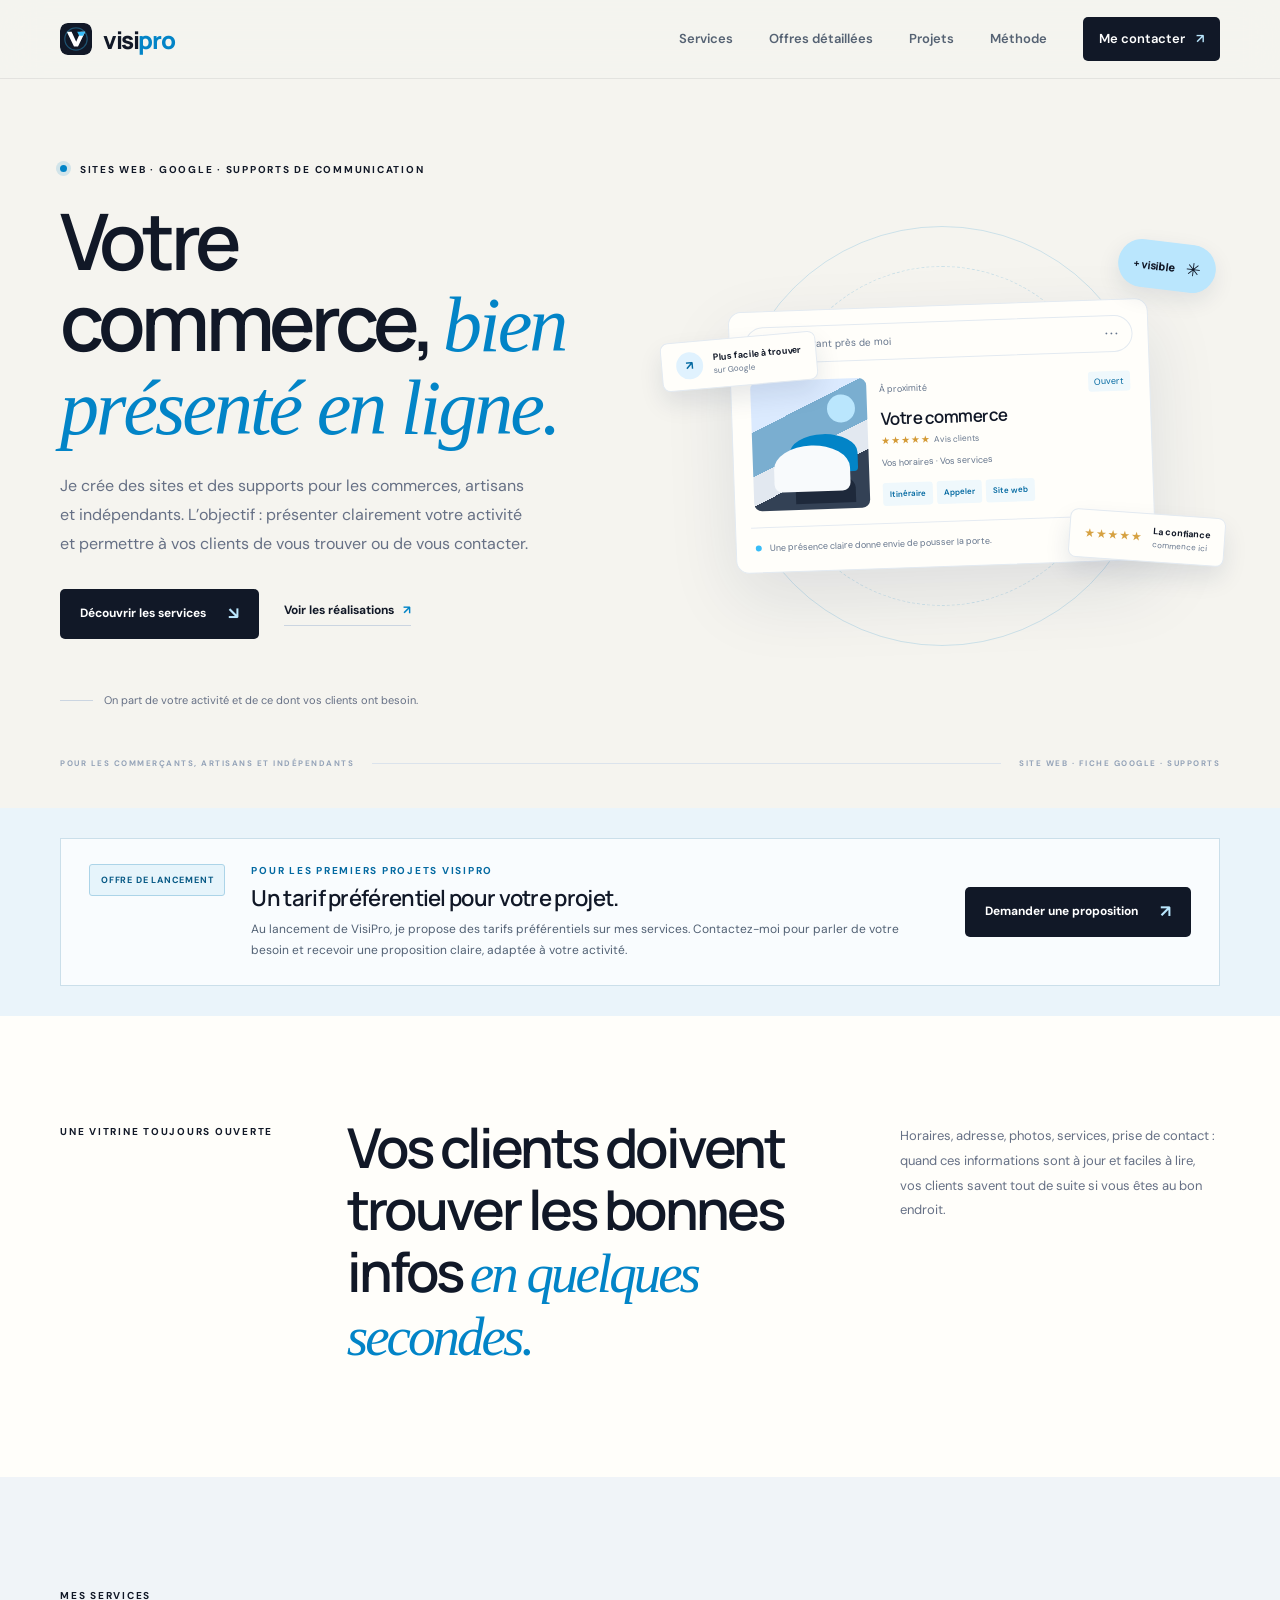
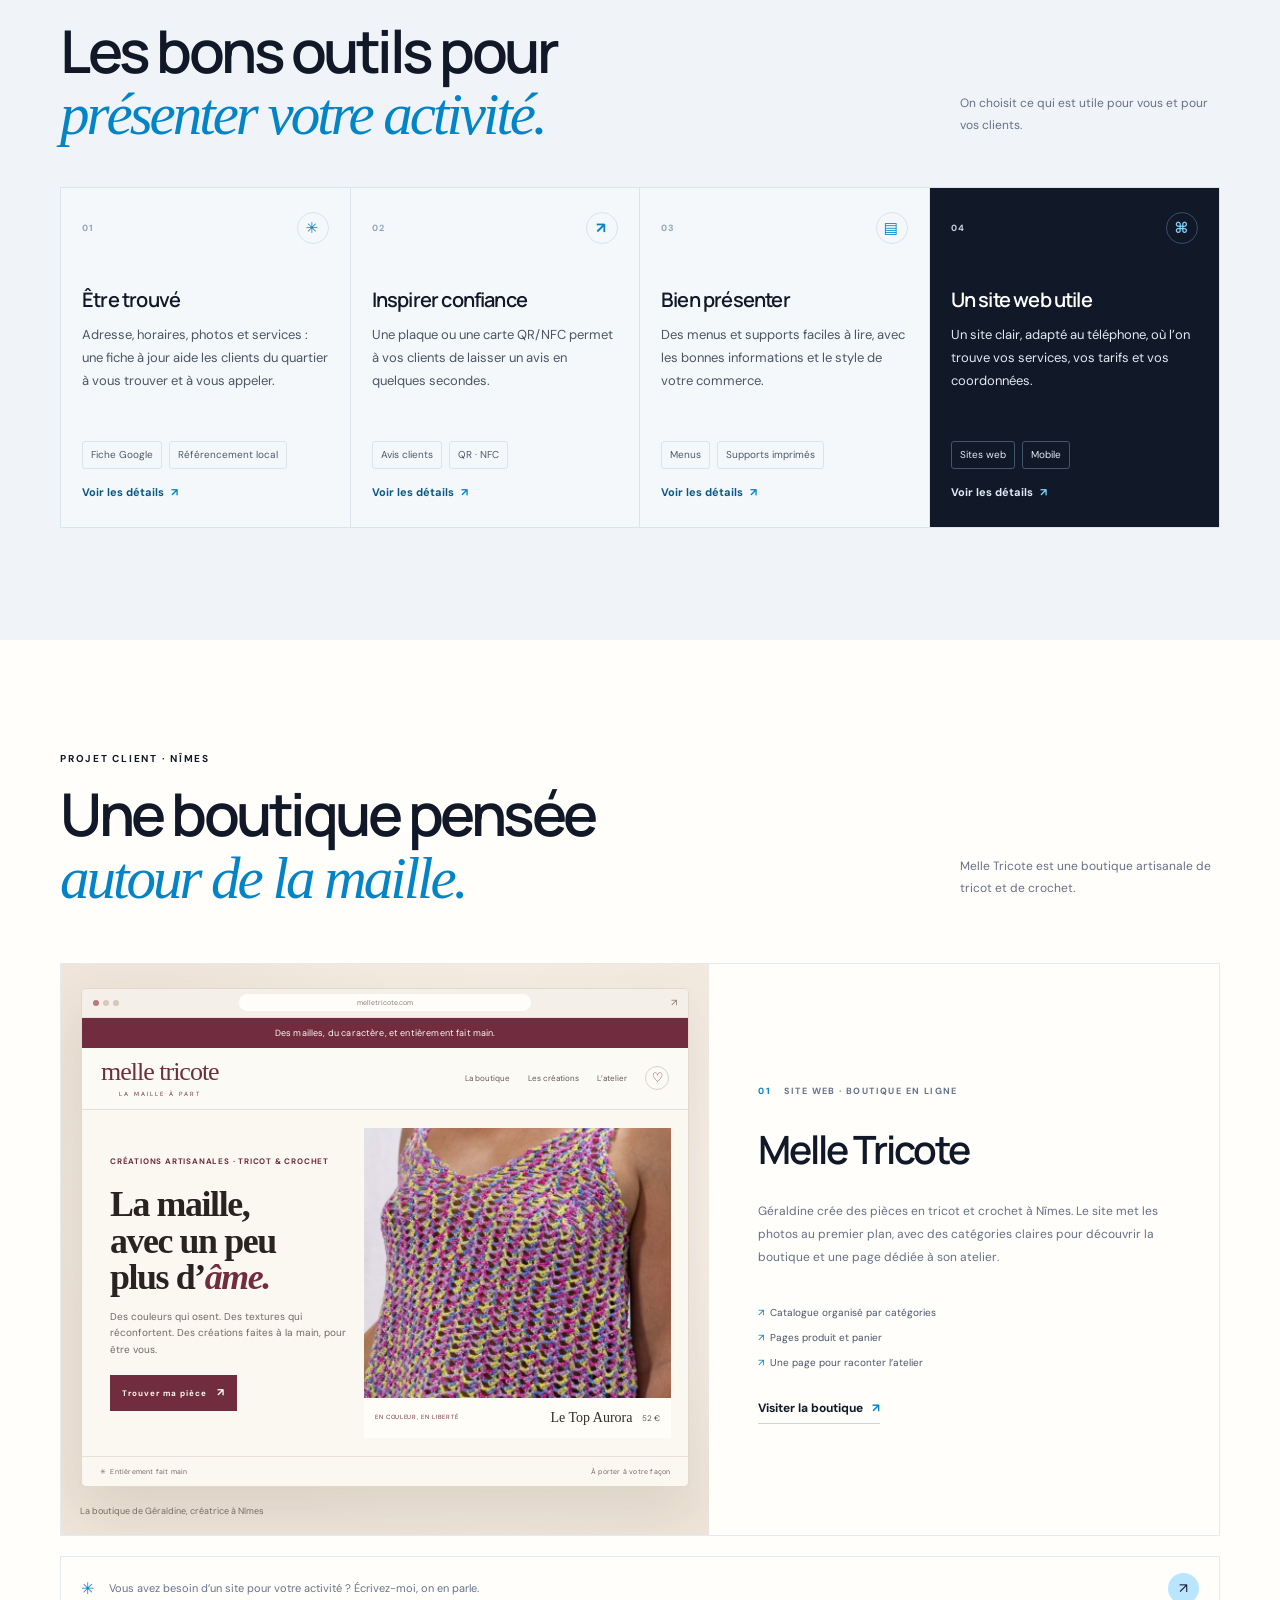
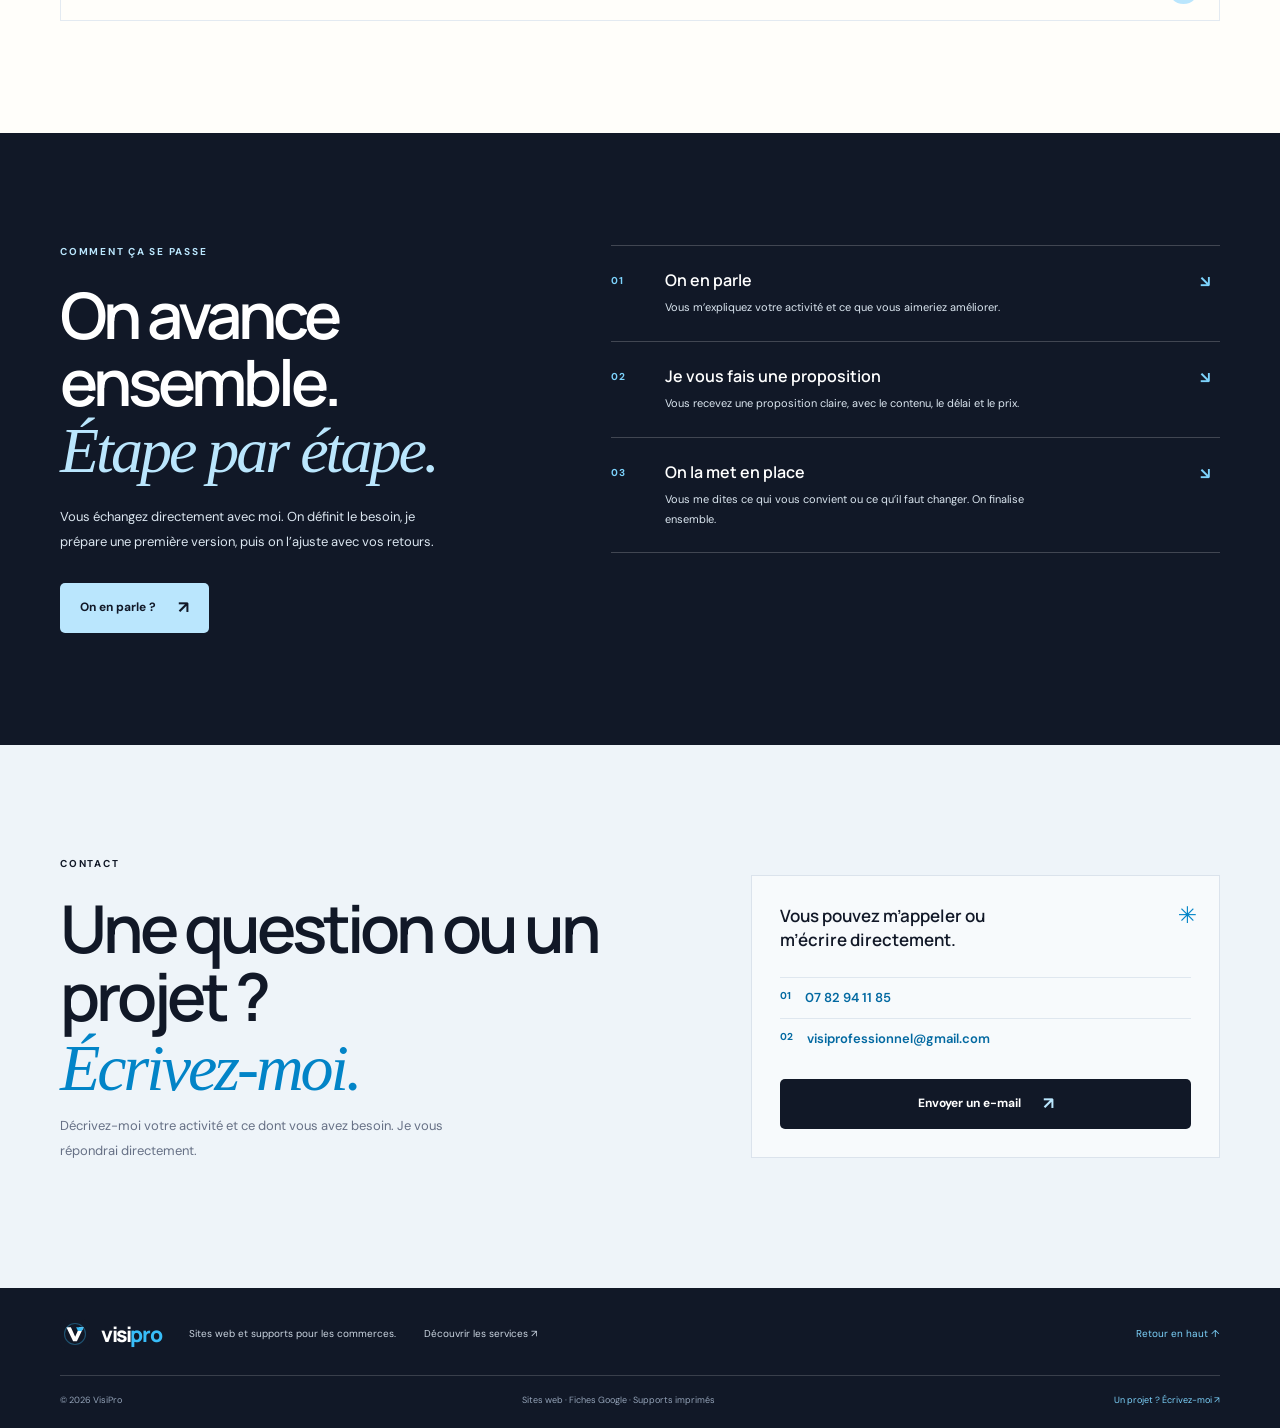
==== commit 46df3504: "V1.6 - offre de lancement" ====
--- a/index.html
+++ b/index.html
@@ -38,6 +38,7 @@
   </div>
 </div><div class="hero-bottom container"><span>POUR LES COMMERÇANTS, ARTISANS ET INDÉPENDANTS</span><span class="hero-bottom-rule"></span><span>SITE WEB · FICHE GOOGLE · SUPPORTS</span></div></section>
 
+<section class="launch-offer section"><div class="container launch-offer-inner reveal"><span class="launch-offer-badge">Offre de lancement</span><div class="launch-offer-copy"><p class="eyebrow">Pour les premiers projets VisiPro</p><h2>Un tarif préférentiel pour votre projet.</h2><p>Au lancement de VisiPro, je propose des tarifs préférentiels sur mes services. Contactez-moi pour parler de votre besoin et recevoir une proposition claire, adaptée à votre activité.</p></div><a class="button button-dark" href="#contact">Demander une proposition <span>↗</span></a></div></section>
 <section class="intro section"><div class="container intro-grid reveal"><p class="eyebrow">Une vitrine toujours ouverte</p><h2>Vos clients doivent trouver les bonnes infos <em>en quelques secondes.</em></h2><p>Horaires, adresse, photos, services, prise de contact : quand ces informations sont à jour et faciles à lire, vos clients savent tout de suite si vous êtes au bon endroit.</p></div></section>
 
 <section class="services section" id="services"><div class="container">
--- a/styles.css
+++ b/styles.css
@@ -266,4 +266,23 @@
   .services-contact-inner{grid-template-columns:1fr;gap:20px;padding:27px 23px}
   .services-contact h2{font-size:46px}
   .footer-services{font-size:11px}
+}
+/* Offre de lancement VisiPro */
+.launch-offer{padding:30px 0;background:#eaf4fa}
+.launch-offer-inner{display:grid;grid-template-columns:auto 1fr auto;gap:26px;align-items:center;padding:25px 28px;border:1px solid #cbdfea;background:#f9fcfe}
+.launch-offer-badge{align-self:start;padding:8px 11px;border:1px solid #acd4e8;border-radius:3px;background:#e6f4fb;color:#075985;font-size:9px;font-weight:700;letter-spacing:.8px;text-transform:uppercase;white-space:nowrap}
+.launch-offer-copy .eyebrow{margin:0 0 7px;color:#0369a1}
+.launch-offer-copy h2{margin:0;font:600 22px/1.25 var(--display);letter-spacing:-.7px}
+.launch-offer-copy>p:last-child{max-width:650px;margin:7px 0 0;color:#526174;font-size:12px;line-height:1.7}
+@media(max-width:820px){
+ .launch-offer-inner{grid-template-columns:auto 1fr;gap:15px 20px}
+ .launch-offer-inner>.button{grid-column:2;justify-self:start}
+}
+@media(max-width:600px){
+ .launch-offer{padding:22px 0}
+ .launch-offer-inner{grid-template-columns:1fr;gap:13px;padding:21px}
+ .launch-offer-badge{justify-self:start}
+ .launch-offer-inner>.button{grid-column:auto;width:100%}
+ .launch-offer-copy h2{font-size:21px}
+ .launch-offer-copy>p:last-child{font-size:13px}
 }
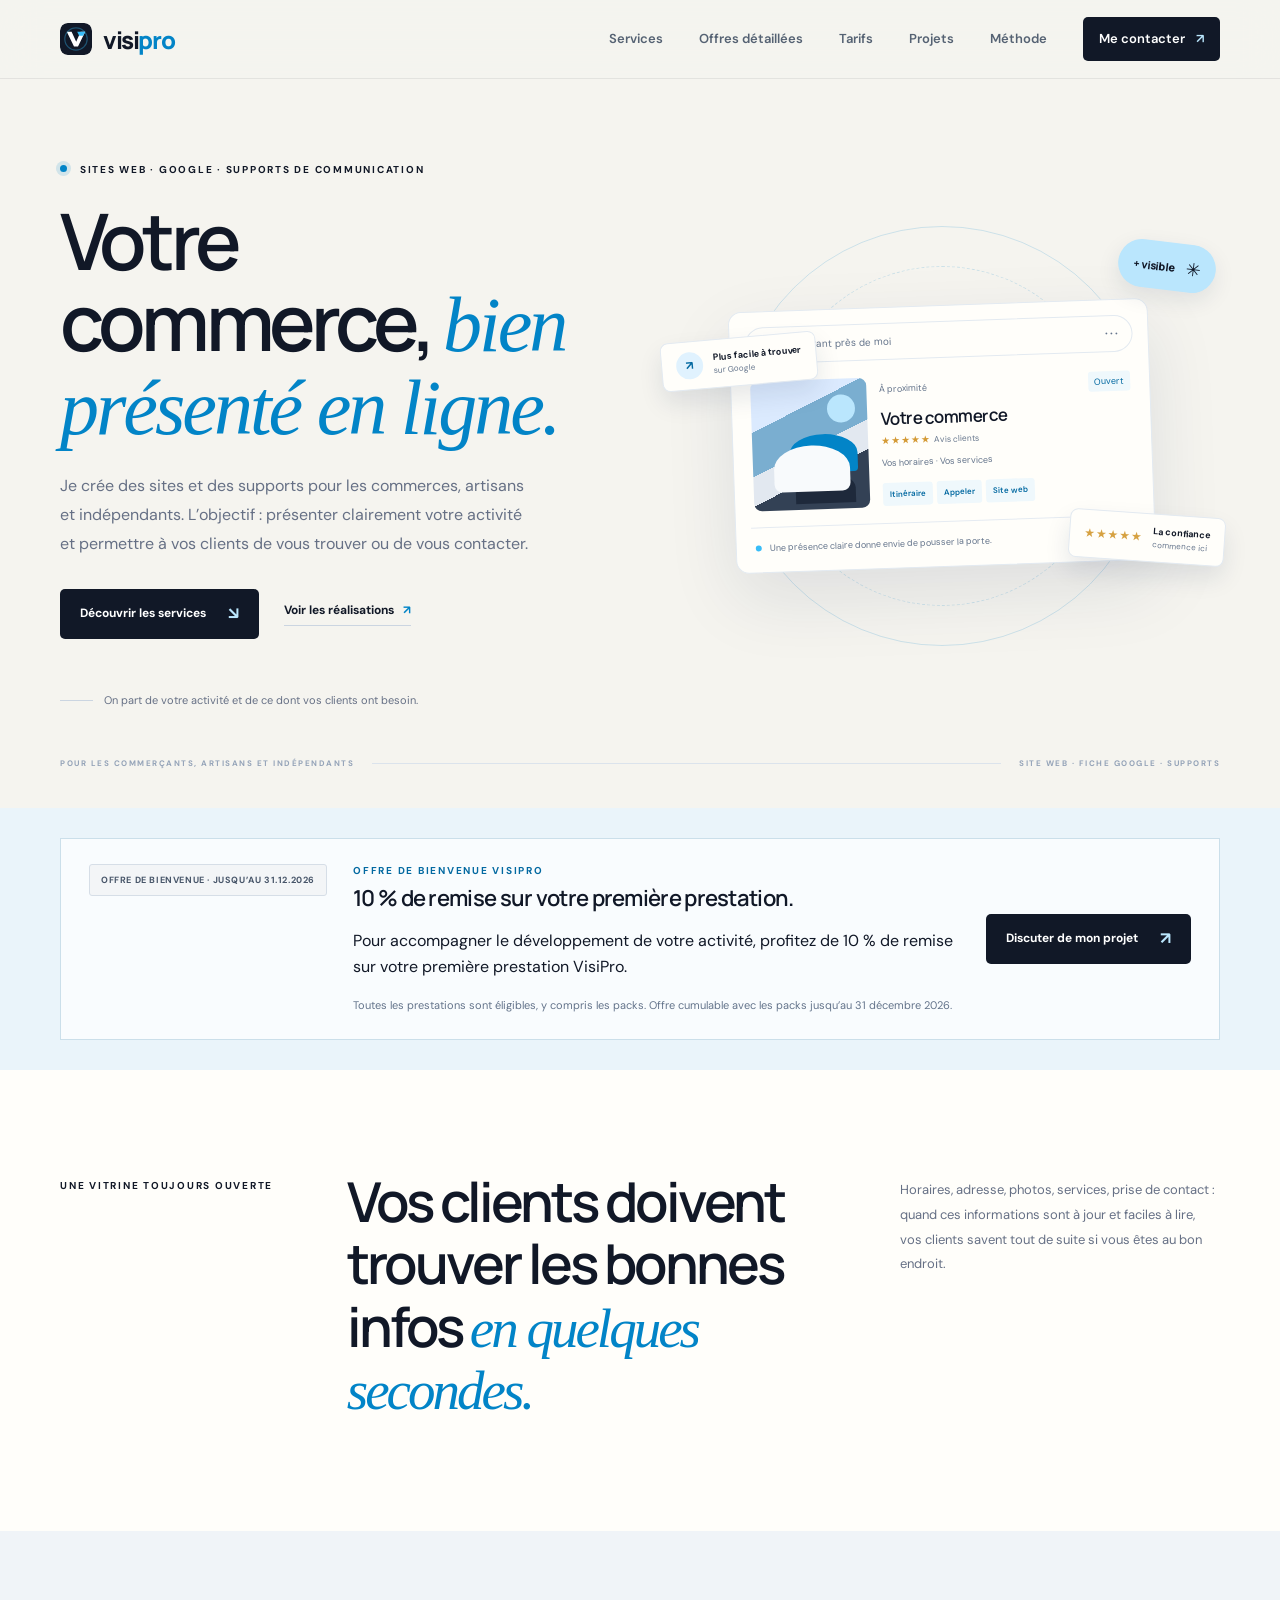
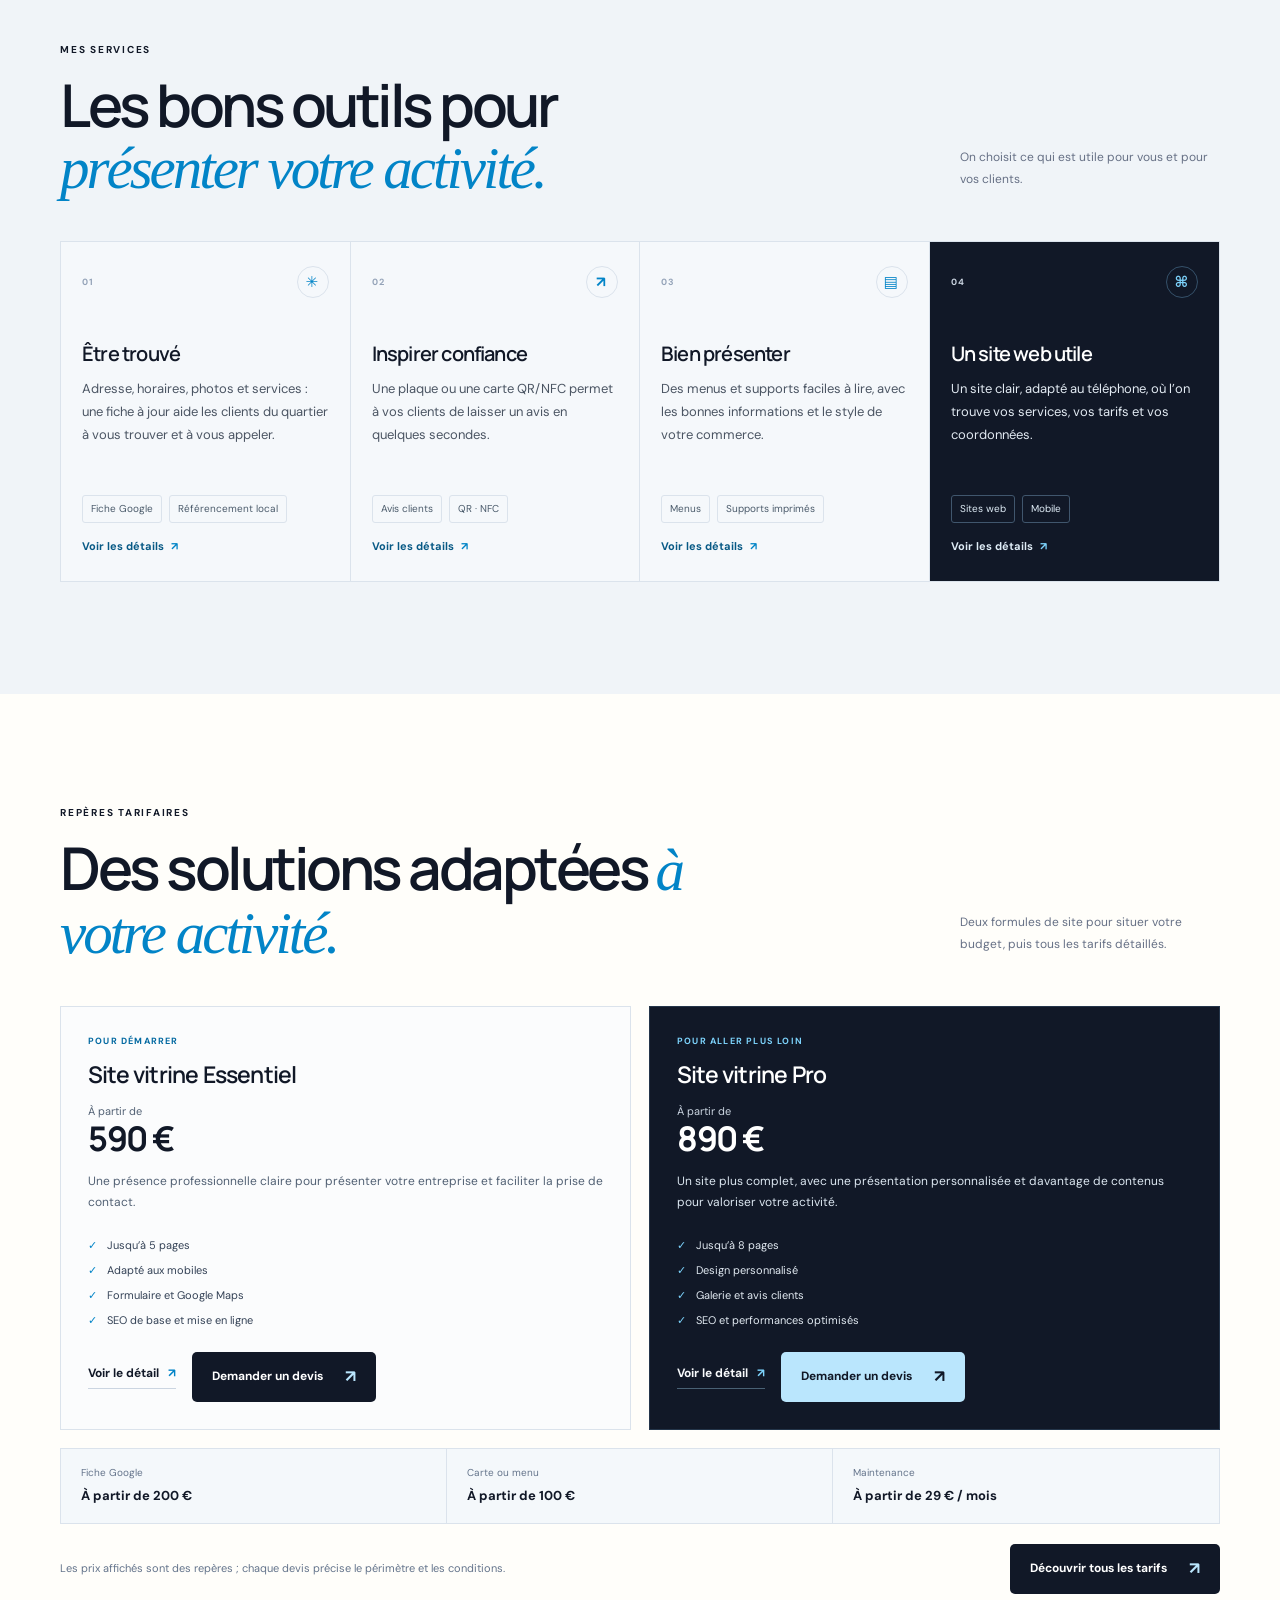
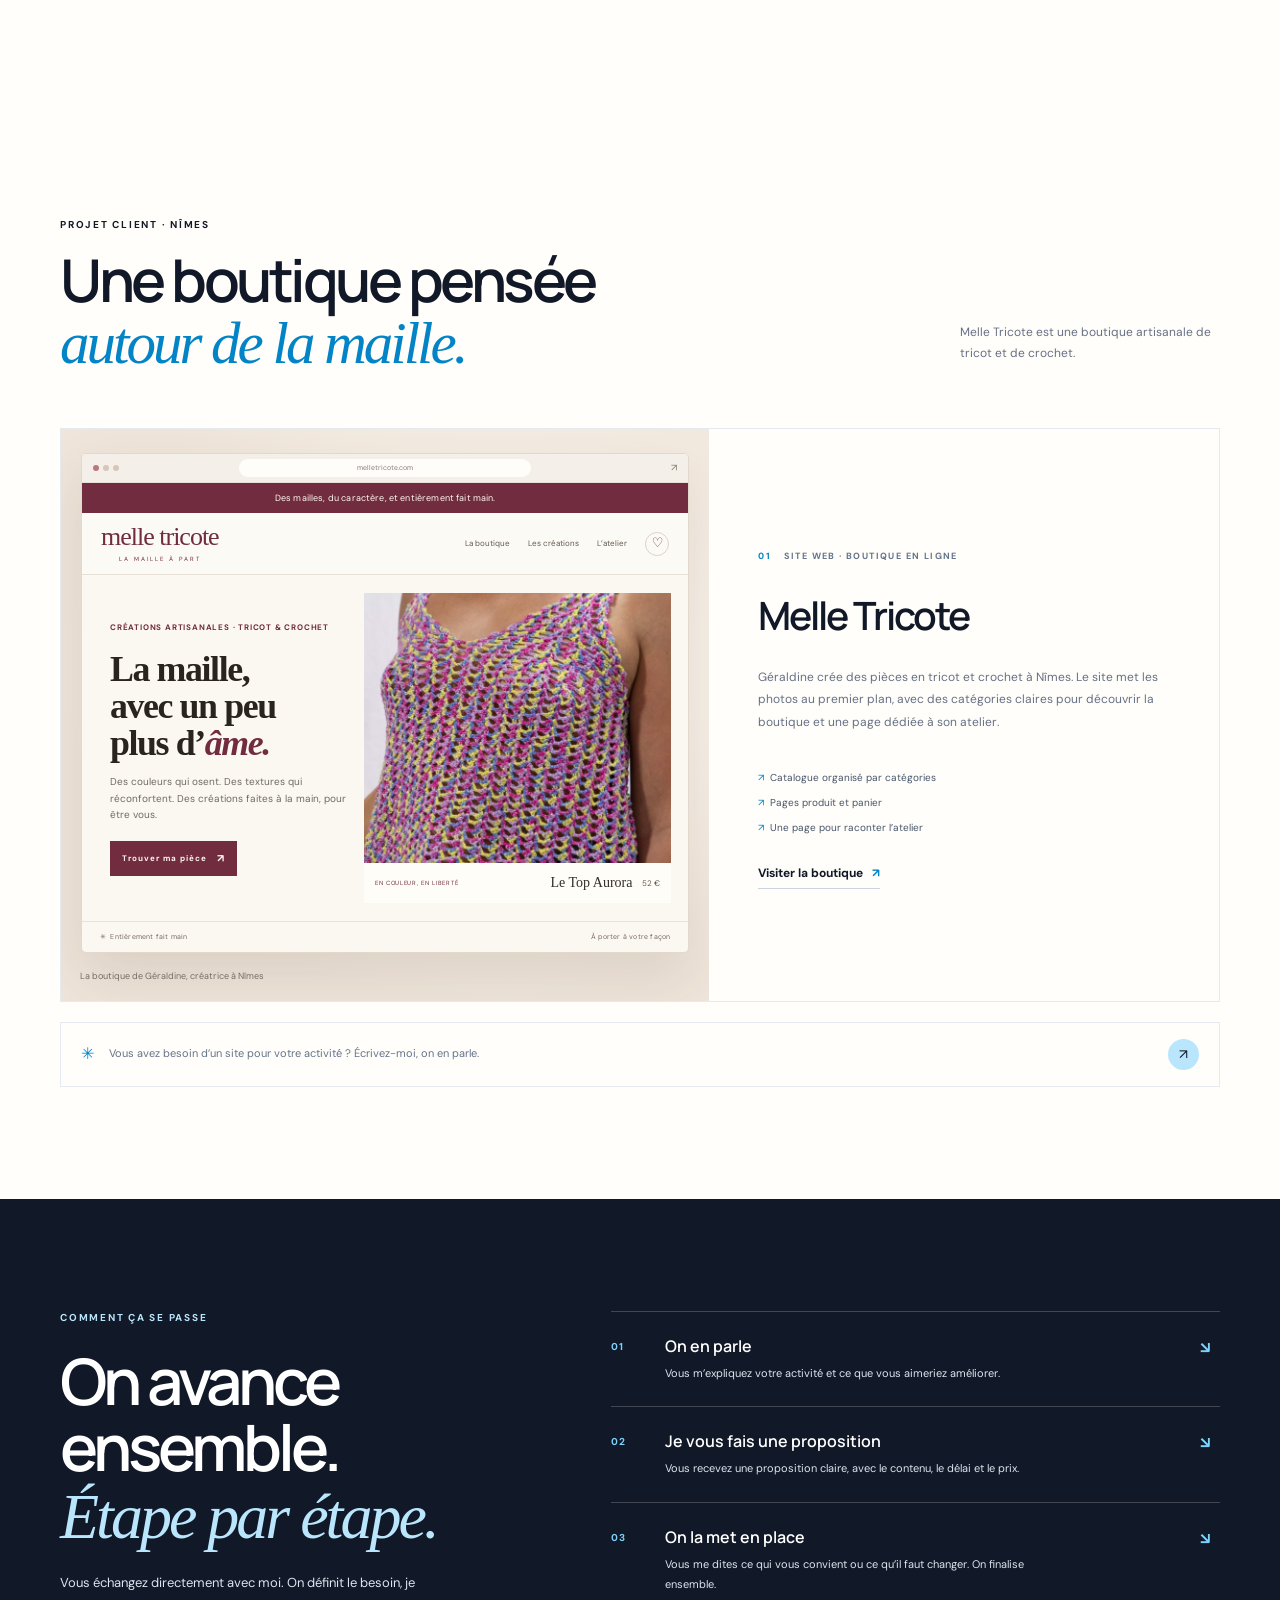
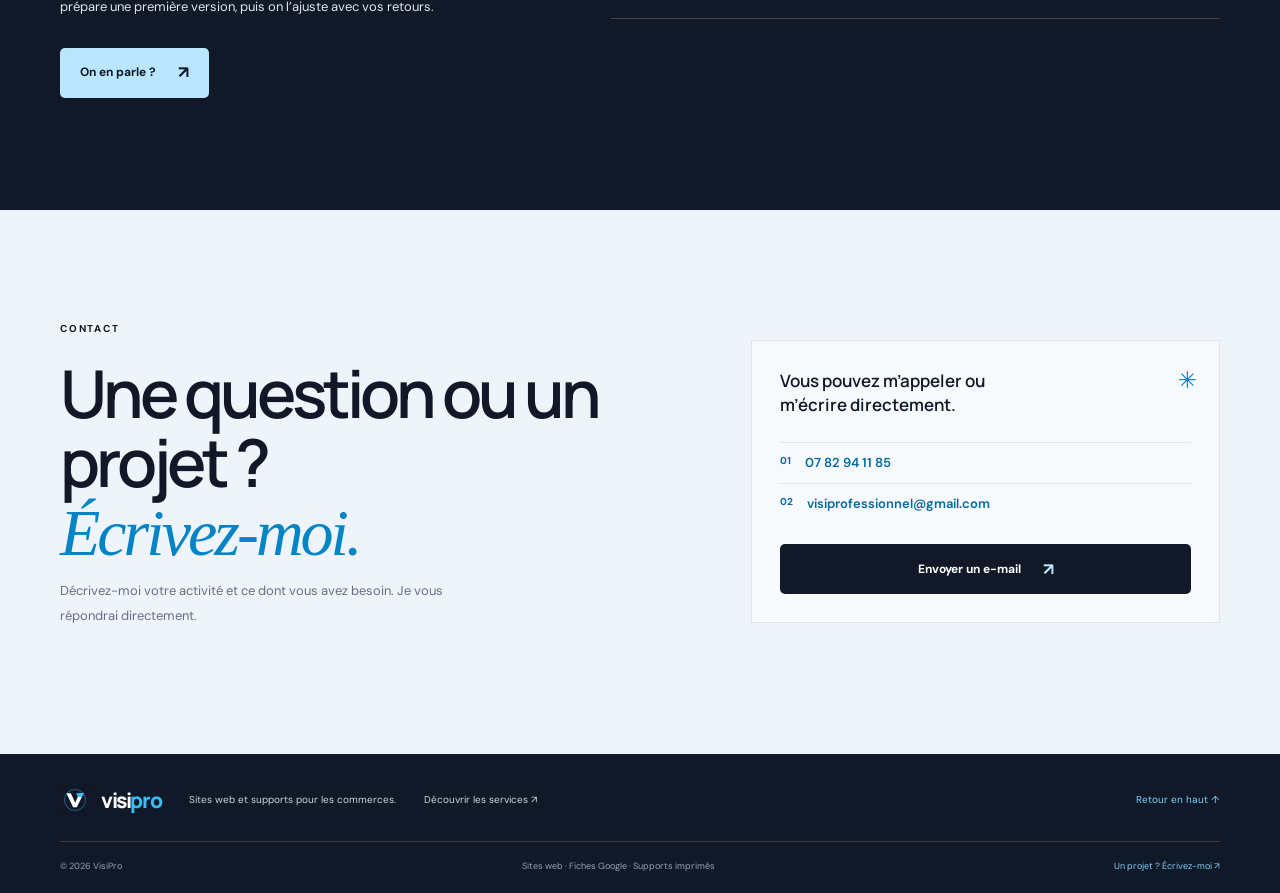
==== commit 8de32db5: "V1.7 - tarifs VisiPro et offre de bienvenue" ====
--- a/index.html
+++ b/index.html
@@ -18,7 +18,7 @@
 <header class="site-header"><div class="container nav-wrap">
   <a class="brand" href="#accueil" aria-label="VisiPro, accueil"><img class="brand-logo" src="assets/visipro-logo.svg" alt=""><span>visi<span class="brand-accent">pro</span></span></a>
   <button class="menu-toggle" type="button" aria-expanded="false" aria-controls="main-nav" aria-label="Ouvrir le menu"><span></span><span></span></button>
-  <nav id="main-nav" class="main-nav" aria-label="Navigation principale"><a href="#services">Services</a><a href="services.html">Offres détaillées</a><a href="#projets">Projets</a><a href="#methode">Méthode</a><a class="nav-cta" href="#contact">Me contacter <span>↗</span></a></nav>
+  <nav id="main-nav" class="main-nav" aria-label="Navigation principale"><a href="#services">Services</a><a href="services.html">Offres détaillées</a><a href="#tarifs">Tarifs</a><a href="#projets">Projets</a><a href="#methode">Méthode</a><a class="nav-cta" href="#contact">Me contacter <span>↗</span></a></nav>
 </div></header>
 <main id="contenu">
 <section class="hero section" id="accueil"><div class="container hero-grid">
@@ -38,7 +38,18 @@
   </div>
 </div><div class="hero-bottom container"><span>POUR LES COMMERÇANTS, ARTISANS ET INDÉPENDANTS</span><span class="hero-bottom-rule"></span><span>SITE WEB · FICHE GOOGLE · SUPPORTS</span></div></section>
 
-<section class="launch-offer section"><div class="container launch-offer-inner reveal"><span class="launch-offer-badge">Offre de lancement</span><div class="launch-offer-copy"><p class="eyebrow">Pour les premiers projets VisiPro</p><h2>Un tarif préférentiel pour votre projet.</h2><p>Au lancement de VisiPro, je propose des tarifs préférentiels sur mes services. Contactez-moi pour parler de votre besoin et recevoir une proposition claire, adaptée à votre activité.</p></div><a class="button button-dark" href="#contact">Demander une proposition <span>↗</span></a></div></section>
+<section class="launch-offer section" aria-label="Offre de bienvenue VisiPro">
+  <div class="container launch-offer-inner reveal">
+    <span class="launch-offer-status">Offre de bienvenue · jusqu’au 31.12.2026</span>
+    <div class="launch-offer-copy">
+      <p class="eyebrow">Offre de bienvenue VisiPro</p>
+      <h2>10 % de remise sur votre première prestation.</h2>
+      <p>Pour accompagner le développement de votre activité, profitez de 10 % de remise sur votre première prestation VisiPro.</p>
+      <p class="launch-offer-terms">Toutes les prestations sont éligibles, y compris les packs. Offre cumulable avec les packs jusqu’au 31 décembre 2026.</p>
+    </div>
+    <a class="button button-dark" href="#contact">Discuter de mon projet <span>↗</span></a>
+  </div>
+</section>
 <section class="intro section"><div class="container intro-grid reveal"><p class="eyebrow">Une vitrine toujours ouverte</p><h2>Vos clients doivent trouver les bonnes infos <em>en quelques secondes.</em></h2><p>Horaires, adresse, photos, services, prise de contact : quand ces informations sont à jour et faciles à lire, vos clients savent tout de suite si vous êtes au bon endroit.</p></div></section>
 
 <section class="services section" id="services"><div class="container">
@@ -51,6 +62,15 @@
   </div>
 </div></section>
 
+<section class="price-preview section" id="tarifs"><div class="container">
+  <div class="section-heading reveal"><div><p class="eyebrow">Repères tarifaires</p><h2>Des solutions adaptées <em>à votre activité.</em></h2></div><p>Deux formules de site pour situer votre budget, puis tous les tarifs détaillés.</p></div>
+  <div class="price-preview-grid">
+    <article class="price-card reveal" id="site-essentiel"><p class="price-card-kicker">Pour démarrer</p><h3>Site vitrine Essentiel</h3><p class="price-card-price">À partir de <strong>590 €</strong></p><p class="price-card-description">Une présence professionnelle claire pour présenter votre entreprise et faciliter la prise de contact.</p><ul><li>Jusqu’à 5 pages</li><li>Adapté aux mobiles</li><li>Formulaire et Google Maps</li><li>SEO de base et mise en ligne</li></ul><div class="price-card-actions"><a class="text-link" href="tarifs.html#site-essentiel">Voir le détail <span>↗</span></a><a class="button button-dark" href="mailto:visiprofessionnel@gmail.com?subject=Projet%20site%20Essentiel">Demander un devis <span>↗</span></a></div></article>
+    <article class="price-card price-card-featured reveal" id="site-pro"><p class="price-card-kicker">Pour aller plus loin</p><h3>Site vitrine Pro</h3><p class="price-card-price">À partir de <strong>890 €</strong></p><p class="price-card-description">Un site plus complet, avec une présentation personnalisée et davantage de contenus pour valoriser votre activité.</p><ul><li>Jusqu’à 8 pages</li><li>Design personnalisé</li><li>Galerie et avis clients</li><li>SEO et performances optimisés</li></ul><div class="price-card-actions"><a class="text-link" href="tarifs.html#site-pro">Voir le détail <span>↗</span></a><a class="button button-light" href="mailto:visiprofessionnel@gmail.com?subject=Projet%20site%20Pro">Demander un devis <span>↗</span></a></div></article>
+  </div>
+  <div class="price-snapshot reveal" aria-label="Autres tarifs de départ"><div><span>Fiche Google</span><strong>À partir de 200 €</strong></div><div><span>Carte ou menu</span><strong>À partir de 100 €</strong></div><div><span>Maintenance</span><strong>À partir de 29 € / mois</strong></div></div>
+  <div class="price-preview-footer reveal"><p>Les prix affichés sont des repères ; chaque devis précise le périmètre et les conditions.</p><a class="button button-dark" href="tarifs.html">Découvrir tous les tarifs <span>↗</span></a></div>
+</div></section>
 <section class="projects section" id="projets"><div class="container">
   <div class="section-heading project-heading reveal"><div><p class="eyebrow">Projet client · Nîmes</p><h2>Une boutique pensée <em>autour de la maille.</em></h2></div><p>Melle Tricote est une boutique artisanale de tricot et de crochet.</p></div>
   <article class="project-feature reveal">
--- a/styles.css
+++ b/styles.css
@@ -285,4 +285,136 @@
  .launch-offer-inner>.button{grid-column:auto;width:100%}
  .launch-offer-copy h2{font-size:21px}
  .launch-offer-copy>p:last-child{font-size:13px}
+}
+/* Tarifs VisiPro */
+.launch-offer{scroll-margin-top:88px}
+.launch-offer-inner{grid-template-columns:auto minmax(0,1fr) auto}
+.launch-offer-status{align-self:start;padding:8px 11px;border:1px solid #d6dee7;border-radius:3px;background:#f3f5f7;color:#475569;font-size:9px;font-weight:700;letter-spacing:.6px;text-transform:uppercase;white-space:nowrap}
+.launch-offer-terms{margin-top:7px!important;color:#64748b!important;font-size:11px!important}
+.price-preview{background:var(--white)}
+.price-preview-grid{display:grid;grid-template-columns:repeat(2,minmax(0,1fr));gap:18px}
+.price-card{display:flex;flex-direction:column;padding:27px;border:1px solid #dbe3ec;background:#fbfcfd}
+.price-card-featured{border-color:#24354a;background:#111827;color:#fff}
+.price-card-kicker{margin:0 0 9px;color:#0369a1;font-size:9px;font-weight:700;letter-spacing:1.2px;text-transform:uppercase}
+.price-card-featured .price-card-kicker{color:#7dd3fc}
+.price-card h3{margin:0;font:600 23px var(--display);letter-spacing:-.8px}
+.price-card-price{margin:13px 0;color:#526174;font-size:11px}
+.price-card-price strong{display:block;color:var(--ink);font:700 34px/1.1 var(--display);letter-spacing:-1.4px}
+.price-card-featured .price-card-price{color:#cbd5e1}
+.price-card-featured .price-card-price strong{color:#fff}
+.price-card-description{min-height:48px;margin:0;color:#526174;font-size:12px;line-height:1.75}
+.price-card-featured .price-card-description{color:#dbe6f0}
+.price-card ul{display:grid;gap:8px;margin:18px 0 23px;padding:0;list-style:none;color:#344256;font-size:11px}
+.price-card li{position:relative;padding-left:19px;line-height:1.55}
+.price-card li:before{position:absolute;left:0;content:"✓";color:#0284c7;font-weight:700}
+.price-card-featured ul{color:#e2eaf2}
+.price-card-featured li:before{color:#7dd3fc}
+.price-card-actions{display:flex;flex-wrap:wrap;align-items:center;gap:16px;margin-top:auto}
+.price-card-featured .text-link{border-color:#496174;color:#f8fafc}
+.price-card-featured .text-link span{color:#7dd3fc}
+.price-card-featured .button-light{color:var(--ink)}
+.price-snapshot{display:grid;grid-template-columns:repeat(3,minmax(0,1fr));margin-top:18px;border:1px solid #dbe3ec;background:#f4f8fb}
+.price-snapshot>div{display:flex;flex-direction:column;gap:5px;padding:16px 20px;border-right:1px solid #dbe3ec}
+.price-snapshot>div:last-child{border-right:0}
+.price-snapshot span{color:#64748b;font-size:10px}
+.price-snapshot strong{color:#111827;font-size:13px}
+.price-preview-footer{display:flex;align-items:center;justify-content:space-between;gap:24px;margin-top:20px}
+.price-preview-footer p{margin:0;color:#64748b;font-size:11px;line-height:1.7}
+.services-price-link{margin-left:17px}
+.tariff-hero{padding:92px 0 70px;background:var(--white)}
+.tariff-hero-inner{max-width:850px}
+.tariff-hero h1{margin:0;font:600 clamp(48px,6vw,74px)/1.04 var(--display);letter-spacing:-4px}
+.tariff-hero h1 em,.tariff-category-heading h2 em,.pricing-terms h2 em,.tariff-contact h2 em{color:var(--brand-blue);font:italic 400 1em/1 var(--serif);letter-spacing:-2.5px}
+.tariff-hero-inner>p:not(.eyebrow){max-width:620px;margin:22px 0 27px;color:#526174;font-size:15px;line-height:1.85}
+.tariff-index{padding:29px 0 33px;background:#f0f4f8}
+.tariff-index>.container>.eyebrow{margin-bottom:13px}
+.tariff-index-links{display:grid;grid-template-columns:repeat(5,minmax(0,1fr));border-top:1px solid #dbe3ec;border-left:1px solid #dbe3ec}
+.tariff-index-links a{display:flex;flex-direction:column;justify-content:space-between;gap:14px;min-height:78px;padding:13px;border-right:1px solid #dbe3ec;border-bottom:1px solid #dbe3ec;color:#344256;font-size:11px;font-weight:600;line-height:1.5;transition:background .2s,color .2s}
+.tariff-index-links a span{color:#0284c7;font-size:9px}
+.tariff-index-links a:hover{background:#fffefa;color:#075985}
+.tariff-category{scroll-margin-top:88px;background:var(--white)}
+.tariff-category-soft{background:#f7f9fb}
+.tariff-category-heading{display:grid;grid-template-columns:56px 1fr;gap:19px;align-items:start;margin-bottom:31px}
+.tariff-category-heading>span{padding-top:1px;color:#0284c7;font:700 24px var(--display);letter-spacing:-1px}
+.tariff-category-heading .eyebrow{margin:0 0 10px}
+.tariff-category-heading h2{max-width:740px;margin:0;font:600 clamp(33px,4vw,47px)/1.12 var(--display);letter-spacing:-2.6px}
+.tariff-category-heading>div>p:last-child{max-width:700px;margin:12px 0 0;color:#526174;font-size:13px;line-height:1.8}
+.rate-list{border-top:1px solid #dbe3ec}
+.rate-row{padding:22px 0;border-bottom:1px solid #dbe3ec;scroll-margin-top:95px}
+.rate-main{display:grid;grid-template-columns:minmax(0,1fr) auto;gap:26px;align-items:start}
+.rate-main h3{margin:0;font:600 18px/1.4 var(--display);letter-spacing:-.4px;color:#111827}
+.rate-main p{max-width:700px;margin:6px 0 0;color:#526174;font-size:12px;line-height:1.75}
+.rate-price{min-width:145px;color:#526174;text-align:right;font-size:10px;font-weight:500;line-height:1.4}
+.rate-price b{display:block;color:#075985;font:700 21px/1.35 var(--display);letter-spacing:-.4px}
+.rate-details{margin-top:12px}
+.rate-details summary{display:inline-flex;align-items:center;gap:8px;color:#075985;font-size:11px;font-weight:700;cursor:pointer;list-style:none}
+.rate-details summary::-webkit-details-marker{display:none}
+.rate-details summary:after{content:"+";color:#0284c7;font-size:15px}
+.rate-details[open] summary:after{content:"−"}
+.rate-details>div{max-width:760px;padding:13px 0 0 13px;border-left:2px solid #bae6fd}
+.rate-details ul{display:grid;grid-template-columns:repeat(2,minmax(0,1fr));gap:7px 23px;margin:0;padding:0;list-style:none;color:#344256;font-size:11px;line-height:1.6}
+.rate-details li{position:relative;padding-left:15px}
+.rate-details li:before{position:absolute;left:0;content:"✓";color:#0284c7}
+.rate-details p{margin:11px 0 0;color:#64748b;font-size:11px;line-height:1.7}
+.tariff-subheading{margin:33px 0 14px;font:600 19px var(--display);letter-spacing:-.5px}
+.options-list{display:grid;grid-template-columns:repeat(2,minmax(0,1fr));border-top:1px solid #dbe3ec;border-left:1px solid #dbe3ec}
+.options-list>div{display:flex;justify-content:space-between;gap:18px;align-items:center;min-height:70px;padding:12px 15px;border-right:1px solid #dbe3ec;border-bottom:1px solid #dbe3ec;background:#ffffff70}
+.options-list>div>span{display:flex;flex-direction:column;gap:3px}
+.options-list strong{color:#243244;font-size:11px;line-height:1.45}
+.options-list small{color:#64748b;font-size:10px;line-height:1.5}
+.options-list b{flex:none;color:#075985;font-size:12px}
+.pricing-note{max-width:780px;margin:16px 0 0;color:#64748b;font-size:11px;line-height:1.7}
+.pricing-terms{padding:60px 0;background:#eaf2f8}
+.pricing-terms-inner{padding:27px;border:1px solid #d5e1e9;background:#f9fbfc}
+.pricing-terms-inner>.eyebrow{margin:0 0 10px}
+.pricing-terms h2{margin:0;font:600 clamp(32px,4vw,42px)/1.15 var(--display);letter-spacing:-2px}
+.pricing-terms-grid{display:grid;grid-template-columns:repeat(3,minmax(0,1fr));gap:24px;margin-top:18px}
+.pricing-terms-grid p{margin:0;color:#526174;font-size:11px;line-height:1.8}
+.tariff-contact{background:#f0f4f8}
+.tariff-contact-inner{display:grid;grid-template-columns:1fr auto;gap:45px;align-items:center;padding:34px 37px;border:1px solid #dbe3ec;background:#ffffffa8}
+.tariff-contact h2{margin:0;font:600 clamp(38px,4.8vw,56px)/1.05 var(--display);letter-spacing:-3px}
+.tariff-contact-inner>div:first-child>p:last-child{max-width:560px;color:#526174;font-size:13px;line-height:1.8}
+.tariff-contact-actions{display:flex;flex-direction:column;align-items:flex-start;gap:17px}
+@media(max-width:900px){
+ .tariff-index-links{grid-template-columns:repeat(3,minmax(0,1fr))}
+ .price-card-actions{align-items:flex-start;flex-direction:column}
+}
+@media(max-width:760px){
+ .launch-offer-inner{grid-template-columns:1fr;gap:13px;padding:21px}
+ .launch-offer-inner>.button{grid-column:auto;width:100%}
+ .launch-offer-status{justify-self:start}
+ .price-preview-grid{grid-template-columns:1fr}
+ .price-card{padding:23px}
+ .price-card-description{min-height:0}
+ .price-card-actions{flex-direction:row}
+ .price-snapshot{grid-template-columns:1fr}
+ .price-snapshot>div{border-right:0;border-bottom:1px solid #dbe3ec}
+ .price-snapshot>div:last-child{border-bottom:0}
+ .price-preview-footer{align-items:stretch;flex-direction:column}
+ .services-price-link{margin:17px 0 0}
+ .tariff-hero{padding:65px 0 50px}
+ .tariff-hero h1{font-size:clamp(42px,11vw,61px);letter-spacing:-3px}
+ .tariff-hero-inner>p:not(.eyebrow){font-size:14px}
+ .tariff-index-links{grid-template-columns:1fr 1fr}
+ .tariff-index-links a:last-child{grid-column:1 / -1}
+ .tariff-category-heading{grid-template-columns:36px 1fr;gap:13px}
+ .tariff-category-heading>span{font-size:20px}
+ .tariff-category-heading h2{font-size:clamp(31px,8vw,40px);letter-spacing:-2px}
+ .rate-main{grid-template-columns:1fr;gap:11px}
+ .rate-price{min-width:0;text-align:left}
+ .rate-price b{display:inline;margin-left:6px;font-size:19px}
+ .rate-details ul{grid-template-columns:1fr}
+ .options-list{grid-template-columns:1fr}
+ .pricing-terms{padding:45px 0}
+ .pricing-terms-inner{padding:22px}
+ .pricing-terms-grid{grid-template-columns:1fr;gap:13px}
+ .tariff-contact-inner{grid-template-columns:1fr;gap:18px;padding:25px 22px}
+ .tariff-contact-actions{align-items:stretch}
+ .tariff-contact-actions .button{width:100%}
+}
+@media(max-width:420px){
+ .price-card-actions{align-items:stretch;flex-direction:column}
+ .tariff-index-links{grid-template-columns:1fr}
+ .tariff-index-links a:last-child{grid-column:auto}
+ .options-list>div{align-items:flex-start}
 }
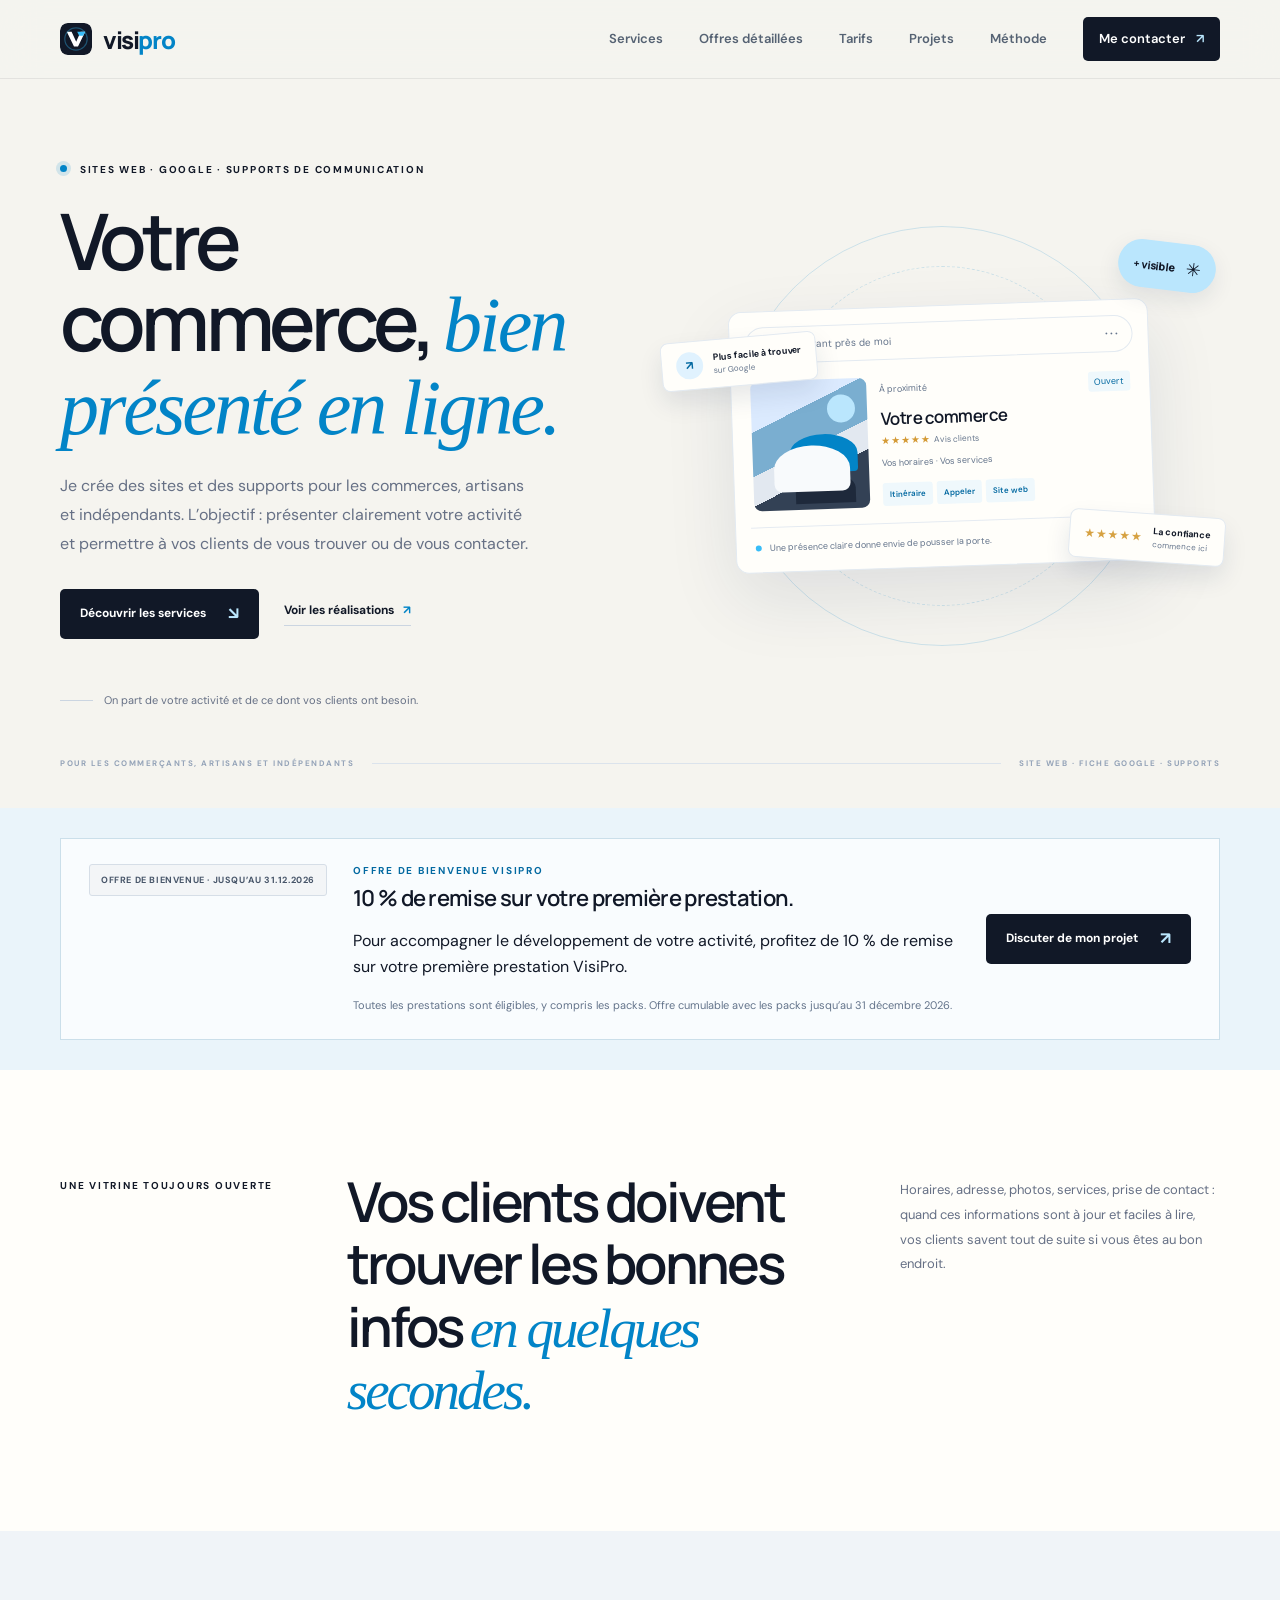
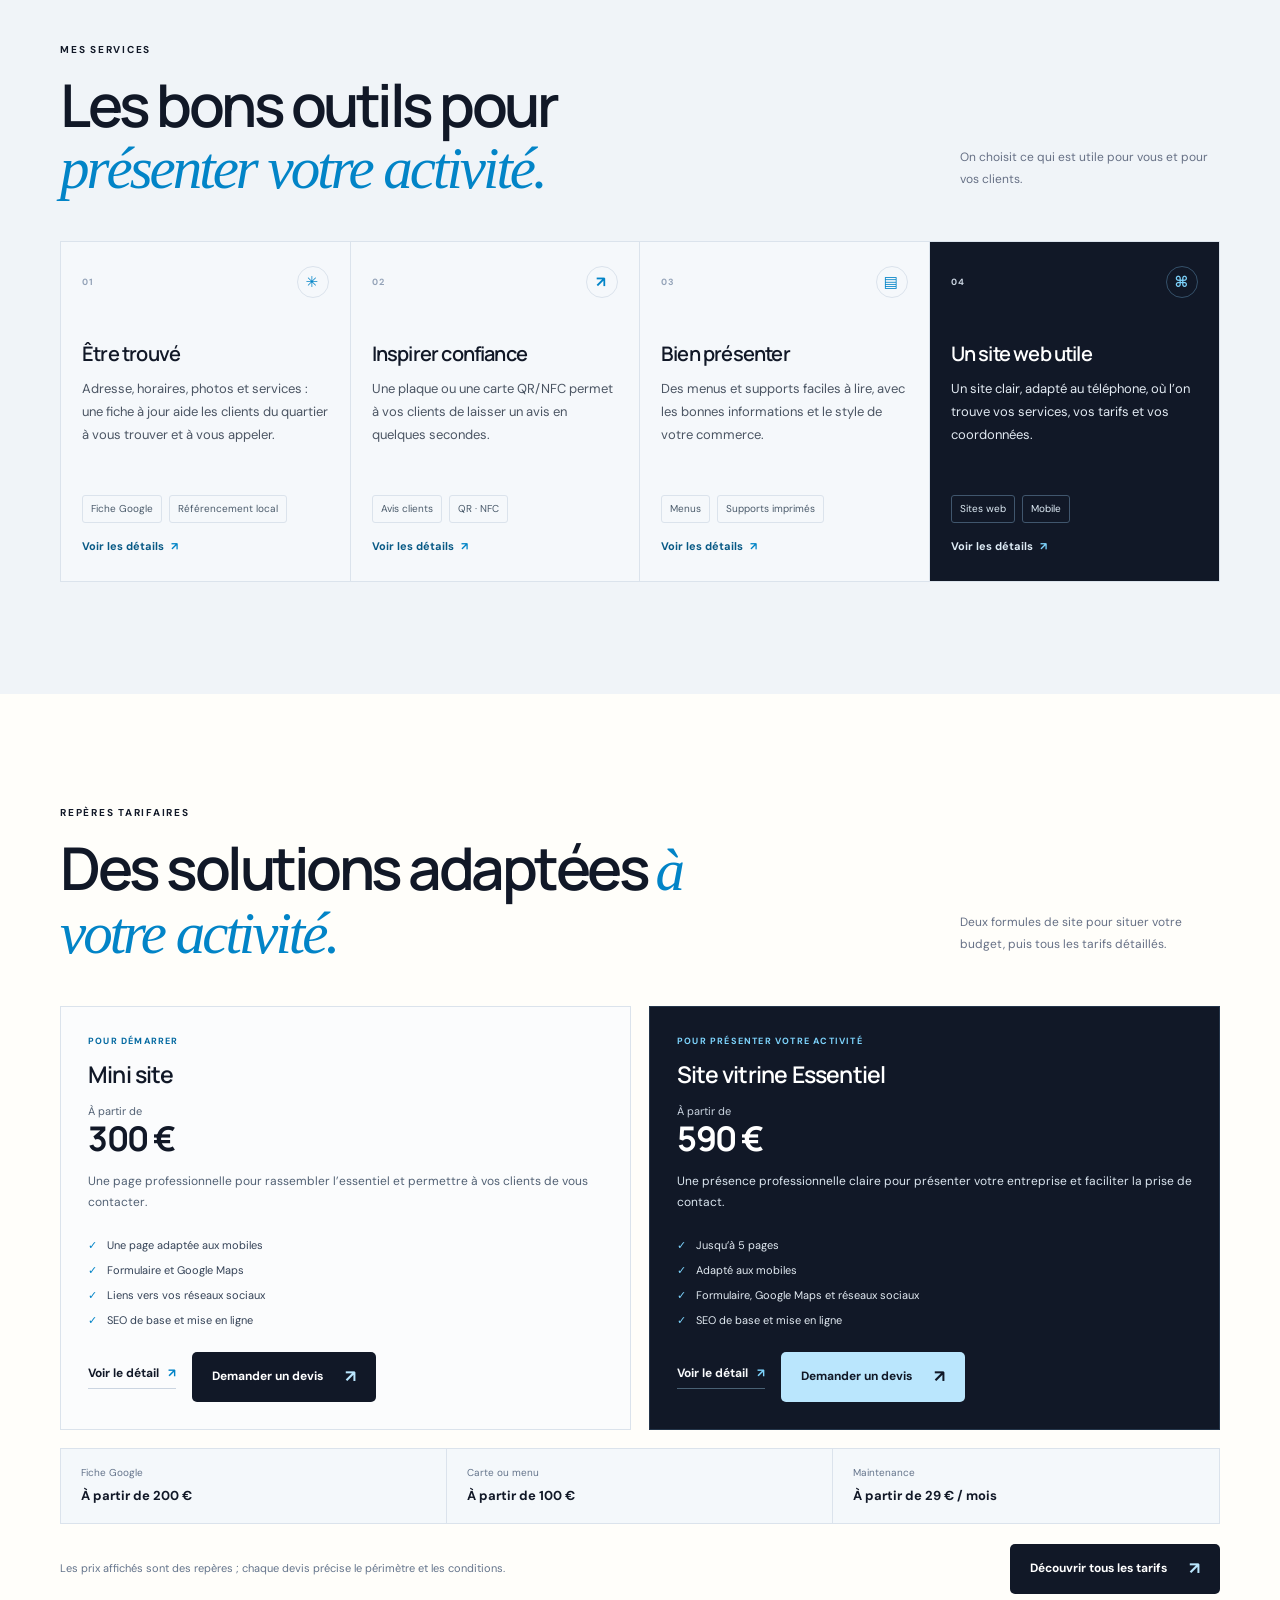
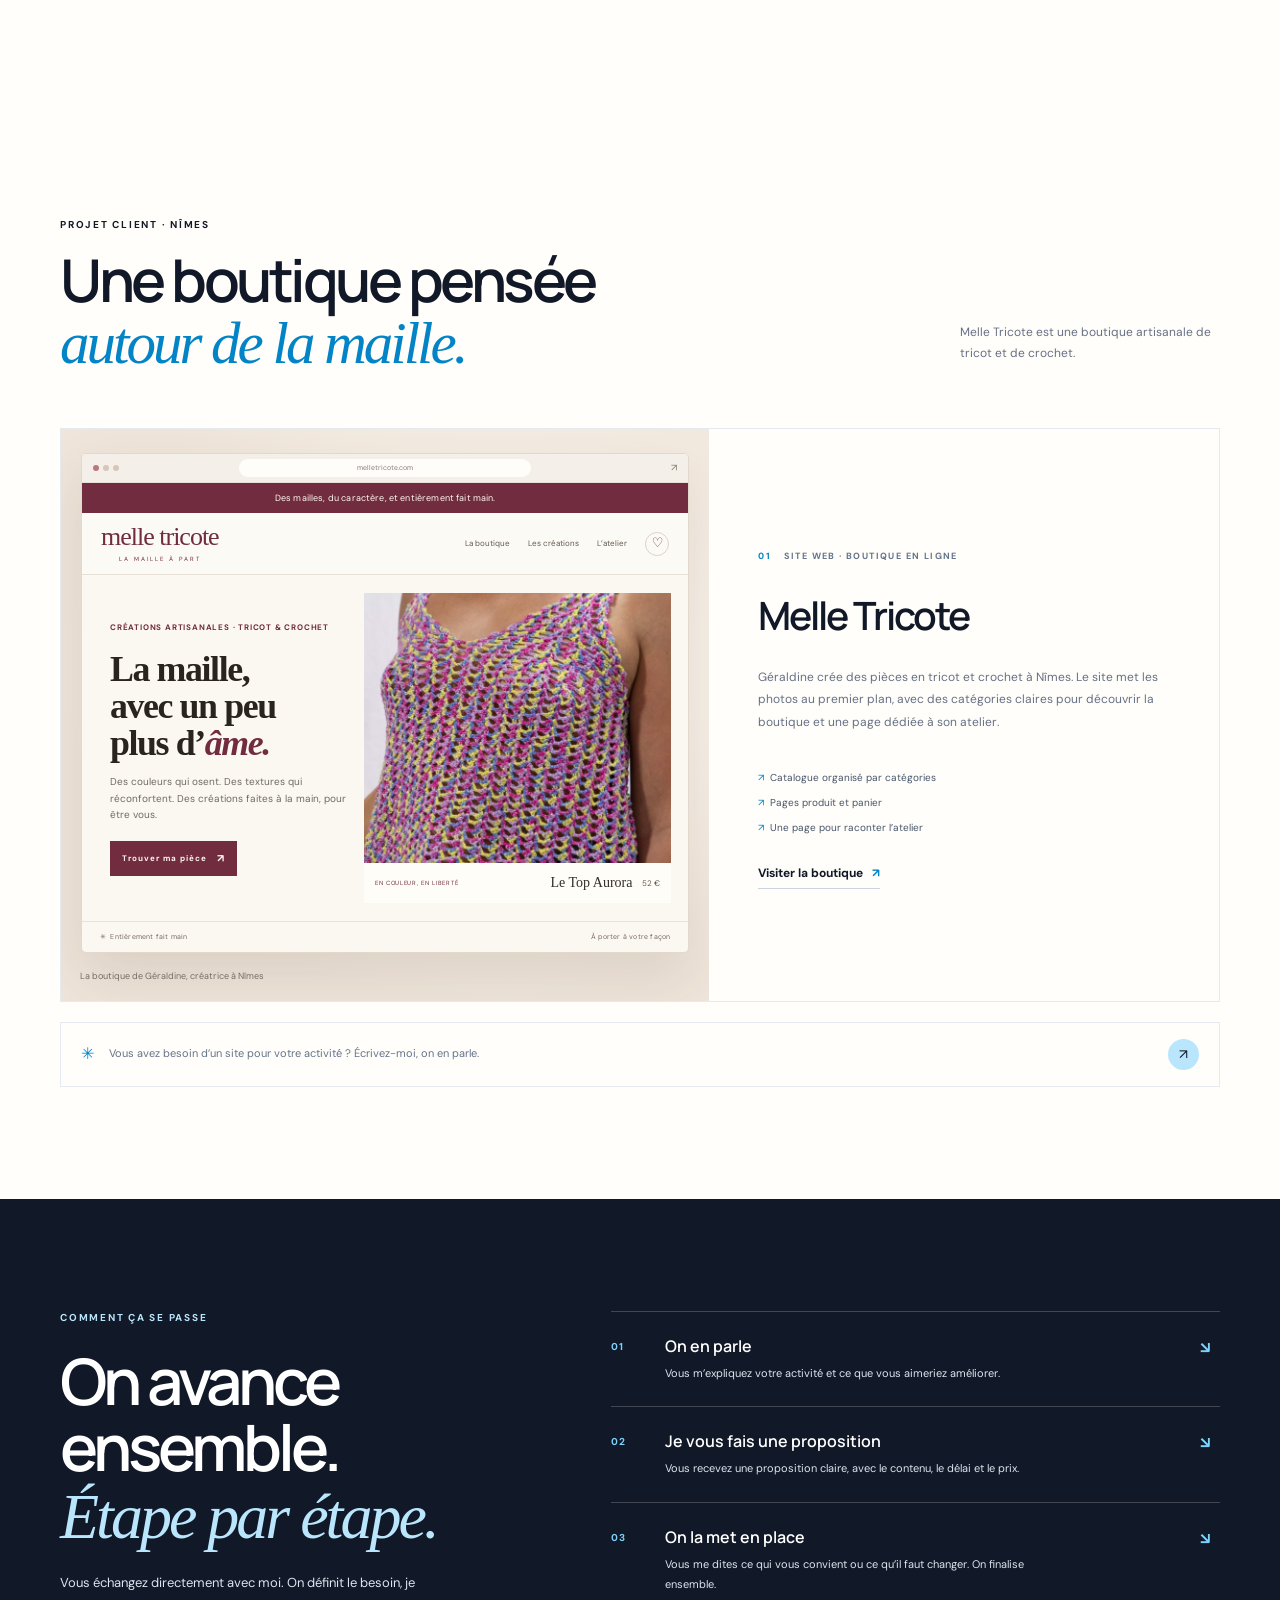
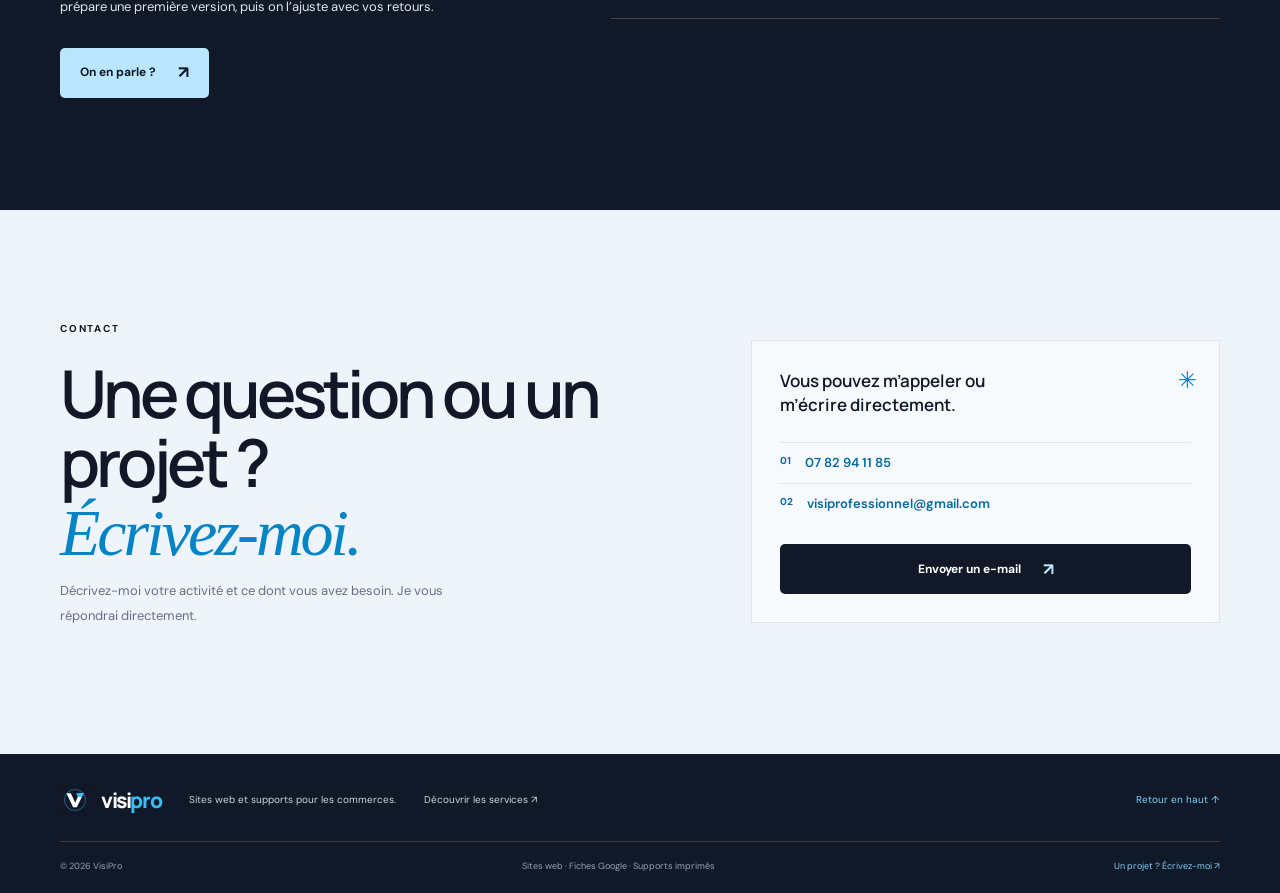
==== commit be18522c: "V1.8 - mini site à 300 € sur l’accueil" ====
--- a/index.html
+++ b/index.html
@@ -65,8 +65,8 @@
 <section class="price-preview section" id="tarifs"><div class="container">
   <div class="section-heading reveal"><div><p class="eyebrow">Repères tarifaires</p><h2>Des solutions adaptées <em>à votre activité.</em></h2></div><p>Deux formules de site pour situer votre budget, puis tous les tarifs détaillés.</p></div>
   <div class="price-preview-grid">
-    <article class="price-card reveal" id="site-essentiel"><p class="price-card-kicker">Pour démarrer</p><h3>Site vitrine Essentiel</h3><p class="price-card-price">À partir de <strong>590 €</strong></p><p class="price-card-description">Une présence professionnelle claire pour présenter votre entreprise et faciliter la prise de contact.</p><ul><li>Jusqu’à 5 pages</li><li>Adapté aux mobiles</li><li>Formulaire et Google Maps</li><li>SEO de base et mise en ligne</li></ul><div class="price-card-actions"><a class="text-link" href="tarifs.html#site-essentiel">Voir le détail <span>↗</span></a><a class="button button-dark" href="mailto:visiprofessionnel@gmail.com?subject=Projet%20site%20Essentiel">Demander un devis <span>↗</span></a></div></article>
-    <article class="price-card price-card-featured reveal" id="site-pro"><p class="price-card-kicker">Pour aller plus loin</p><h3>Site vitrine Pro</h3><p class="price-card-price">À partir de <strong>890 €</strong></p><p class="price-card-description">Un site plus complet, avec une présentation personnalisée et davantage de contenus pour valoriser votre activité.</p><ul><li>Jusqu’à 8 pages</li><li>Design personnalisé</li><li>Galerie et avis clients</li><li>SEO et performances optimisés</li></ul><div class="price-card-actions"><a class="text-link" href="tarifs.html#site-pro">Voir le détail <span>↗</span></a><a class="button button-light" href="mailto:visiprofessionnel@gmail.com?subject=Projet%20site%20Pro">Demander un devis <span>↗</span></a></div></article>
+    <article class="price-card reveal" id="site-mini"><p class="price-card-kicker">Pour démarrer</p><h3>Mini site</h3><p class="price-card-price">À partir de <strong>300 €</strong></p><p class="price-card-description">Une page professionnelle pour rassembler l’essentiel et permettre à vos clients de vous contacter.</p><ul><li>Une page adaptée aux mobiles</li><li>Formulaire et Google Maps</li><li>Liens vers vos réseaux sociaux</li><li>SEO de base et mise en ligne</li></ul><div class="price-card-actions"><a class="text-link" href="tarifs.html#site-mini">Voir le détail <span>↗</span></a><a class="button button-dark" href="mailto:visiprofessionnel@gmail.com?subject=Projet%20mini%20site">Demander un devis <span>↗</span></a></div></article>
+    <article class="price-card price-card-featured reveal" id="site-essentiel"><p class="price-card-kicker">Pour présenter votre activité</p><h3>Site vitrine Essentiel</h3><p class="price-card-price">À partir de <strong>590 €</strong></p><p class="price-card-description">Une présence professionnelle claire pour présenter votre entreprise et faciliter la prise de contact.</p><ul><li>Jusqu’à 5 pages</li><li>Adapté aux mobiles</li><li>Formulaire, Google Maps et réseaux sociaux</li><li>SEO de base et mise en ligne</li></ul><div class="price-card-actions"><a class="text-link" href="tarifs.html#site-essentiel">Voir le détail <span>↗</span></a><a class="button button-light" href="mailto:visiprofessionnel@gmail.com?subject=Projet%20site%20Essentiel">Demander un devis <span>↗</span></a></div></article>
   </div>
   <div class="price-snapshot reveal" aria-label="Autres tarifs de départ"><div><span>Fiche Google</span><strong>À partir de 200 €</strong></div><div><span>Carte ou menu</span><strong>À partir de 100 €</strong></div><div><span>Maintenance</span><strong>À partir de 29 € / mois</strong></div></div>
   <div class="price-preview-footer reveal"><p>Les prix affichés sont des repères ; chaque devis précise le périmètre et les conditions.</p><a class="button button-dark" href="tarifs.html">Découvrir tous les tarifs <span>↗</span></a></div>
